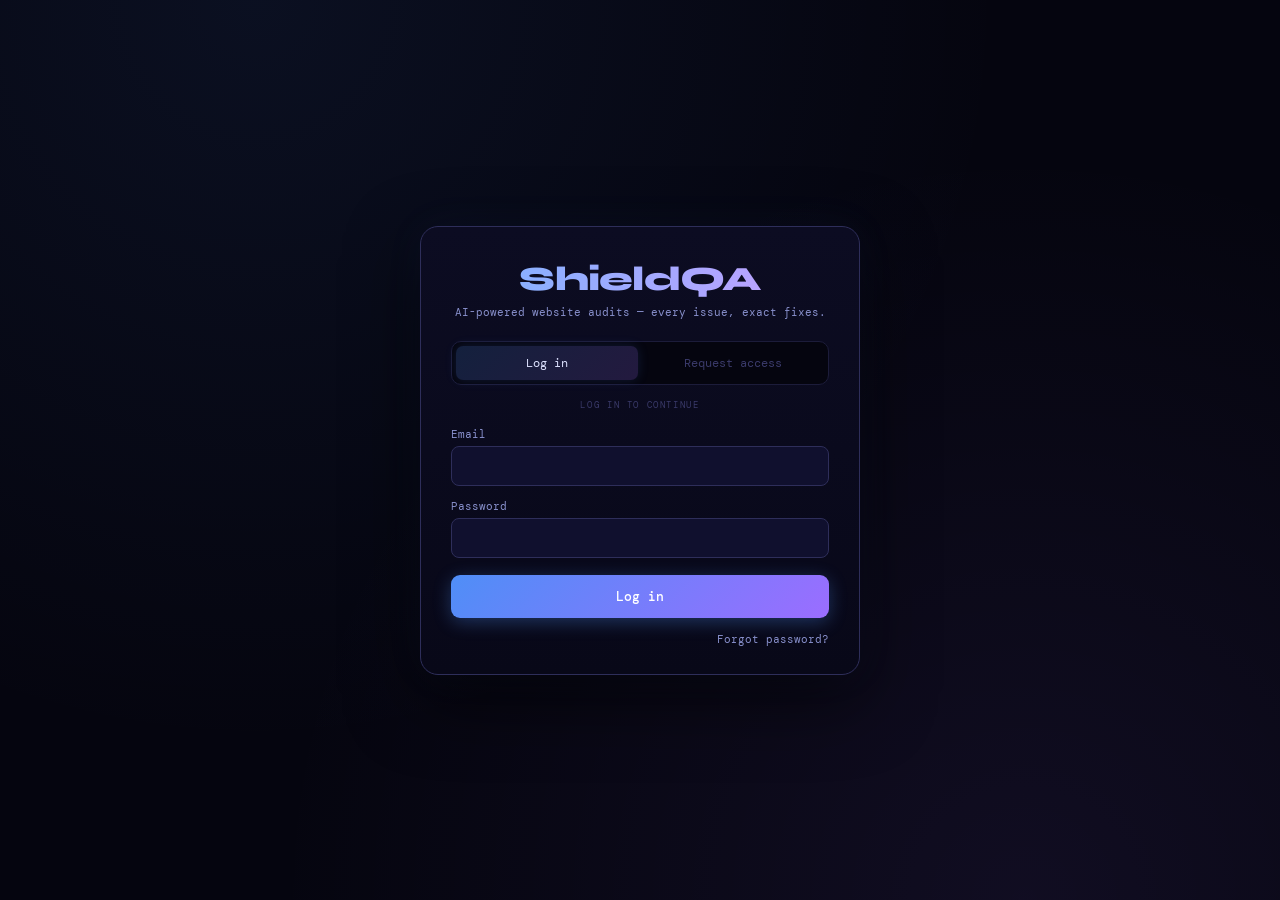
==== public/index.html @ c7fa4905 "Update index.html" ====
<!DOCTYPE html>
<html lang="en">
<head>
<meta charset="UTF-8">
<meta name="viewport" content="width=device-width, initial-scale=1.0">

<!-- Primary SEO -->
<title>ShieldQA — Find Bugs Before Your Users Do</title>
<meta name="description" content="ShieldQA runs a full AI-powered audit on your live site — security, performance, SEO, accessibility. Real issues, exact fixes, no guesswork.">
<meta name="author" content="ShieldQA">
<meta name="robots" content="index, follow">
<link rel="canonical" href="https://shieldqaai.netlify.app/">

<!-- Open Graph / Facebook -->
<meta property="og:type" content="website">
<meta property="og:url" content="https://shieldqaai.netlify.app/">
<meta property="og:title" content="ShieldQA — Find Bugs Before Your Users Do">
<meta property="og:description" content="Full QA audit on your live site in minutes. Security headers, SEO, accessibility, performance — real data, AI analysis, exact fixes. Built for startup teams.">
<meta property="og:image" content="https://shieldqaai.netlify.app/og-image.png">
<meta property="og:image:width" content="1200">
<meta property="og:image:height" content="630">
<meta property="og:site_name" content="ShieldQA">

<!-- Twitter / X -->
<meta name="twitter:card" content="summary_large_image">
<meta name="twitter:url" content="https://shieldqaai.netlify.app/">
<meta name="twitter:title" content="ShieldQA — Find Bugs Before Your Users Do">
<meta name="twitter:description" content="Catch bugs before your users do. Full AI-powered QA audit — security, SEO, accessibility, performance. Exact fixes included.">
<meta name="twitter:image" content="https://shieldqaai.netlify.app/og-image.png">

<!-- Favicon — inline SVG, no external file needed -->
<link rel="icon" type="image/svg+xml" href="[data-uri]">
<link rel="apple-touch-icon" href="[data-uri]">

<!-- Theme -->
<meta name="theme-color" content="#080818">
<meta name="color-scheme" content="dark">
<meta name="apple-mobile-web-app-capable" content="yes">
<meta name="apple-mobile-web-app-status-bar-style" content="black-translucent">
<meta name="apple-mobile-web-app-title" content="ShieldQA">
<meta name="mobile-web-app-capable" content="yes">
<meta name="format-detection" content="telephone=no">

<!-- Schema.org structured data -->
<script type="application/ld+json">
{
  "@context": "https://schema.org",
  "@type": "WebApplication",
  "name": "ShieldQA",
  "url": "https://shieldqaai.netlify.app/",
  "description": "Autonomous AI QA agent that performs real HTTP fetches and deep analysis of websites — SEO, security headers, accessibility, performance, mobile UX and more.",
  "applicationCategory": "DeveloperApplication",
  "operatingSystem": "Web",
  "offers": {
    "@type": "Offer",
    "price": "0",
    "priceCurrency": "USD"
  },
  "featureList": [
    "Real HTTP site fetching",
    "AI-powered bug analysis",
    "SEO audit",
    "Security headers check",
    "Accessibility testing",
    "Performance analysis",
    "Mobile UX testing",
    "24/7 continuous monitoring",
    "Fix prompt generation"
  ]
}
</script>

<link rel="preconnect" href="https://fonts.googleapis.com">
<link href="https://fonts.googleapis.com/css2?family=DM+Mono:wght@300;400;500&family=Syne:wght@600;700;800&display=swap" rel="stylesheet">

<style>
  *, *::before, *::after { box-sizing: border-box; margin: 0; padding: 0; }
  :root {
    --bg0:#05050f; --bg1:#080818; --bg2:#0c0c22; --bg3:#10102e;
    --border:#1c1c3a; --border-hi:#2e2e5a;
    --blue:#4f8ef7; --blue-light:#7eb3ff;
    --violet:#9b6dff; --violet-light:#c4a0ff;
    --indigo:#6e7fff;
    --text-primary:#dde2ff; --text-second:#8890cc; --text-dim:#3a3a6a;
    --mono:'DM Mono',monospace; --syne:'Syne',sans-serif;
  }
  html,body{min-height:100%;background:var(--bg1);color:var(--text-primary);font-family:var(--mono);overflow-x:hidden;-webkit-text-size-adjust:100%;text-size-adjust:100%}
  *{-webkit-tap-highlight-color:transparent}
  input,button,select,textarea{-webkit-appearance:none;appearance:none;border-radius:0}
  button{touch-action:manipulation}
  ::-webkit-scrollbar{width:4px;height:4px}::-webkit-scrollbar-track{background:var(--bg0)}::-webkit-scrollbar-thumb{background:var(--border-hi);border-radius:2px}
  @keyframes ping{0%,100%{transform:scale(1);opacity:.35}50%{transform:scale(2.4);opacity:0}}
  @keyframes scan{0%{transform:translateX(-100%)}100%{transform:translateX(100%)}}
  @keyframes fadeIn{from{opacity:0;transform:translateY(5px)}to{opacity:1;transform:none}}
  @keyframes shimmer{0%{background-position:200% center}100%{background-position:-200% center}}
  @keyframes orb1{0%,100%{transform:translate(0,0)}33%{transform:translate(50px,-40px)}66%{transform:translate(-30px,30px)}}
  @keyframes orb2{0%,100%{transform:translate(0,0)}33%{transform:translate(-40px,50px)}66%{transform:translate(40px,-30px)}}
  @keyframes slideDown{from{opacity:0;transform:translateY(-8px)}to{opacity:1;transform:none}}
  #orbs{position:fixed;inset:0;pointer-events:none;z-index:0;overflow:hidden}
  .orb{position:absolute;border-radius:50%}
  .orb1{width:700px;height:700px;background:radial-gradient(circle,#4f8ef718 0%,transparent 70%);top:-250px;left:-150px;animation:orb1 20s ease-in-out infinite}
  .orb2{width:600px;height:600px;background:radial-gradient(circle,#9b6dff14 0%,transparent 70%);bottom:-150px;right:-150px;animation:orb2 25s ease-in-out infinite}
  .orb3{width:400px;height:400px;background:radial-gradient(circle,#6e7fff0e 0%,transparent 70%);top:35%;left:45%;animation:orb1 16s ease-in-out infinite reverse}
  #header{position:sticky;top:0;z-index:100;border-bottom:1px solid var(--border);background:rgba(5,5,15,.92);backdrop-filter:blur(20px);padding:0 24px;padding-left:max(24px,env(safe-area-inset-left));padding-right:max(24px,env(safe-area-inset-right))}
  #header-inner{max-width:1200px;margin:0 auto;display:flex;align-items:center;justify-content:space-between;height:58px}
  .logo-mark{width:34px;height:34px;border-radius:9px;background:linear-gradient(135deg,#4f8ef7,#9b6dff);display:flex;align-items:center;justify-content:center;font-size:17px;box-shadow:0 0 20px #4f8ef755;flex-shrink:0}
  .logo-name{font-family:var(--syne);font-weight:800;font-size:16px;background:linear-gradient(90deg,#7eb3ff,#c4a0ff);-webkit-background-clip:text;-webkit-text-fill-color:transparent;background-clip:text;letter-spacing:-.02em}
  .logo-sub{font-size:9px;color:var(--text-dim);letter-spacing:.12em}
  #header-right{display:flex;align-items:center;gap:20px;font-size:11px}
  .grad-text{background:linear-gradient(90deg,#7eb3ff,#c4a0ff);-webkit-background-clip:text;-webkit-text-fill-color:transparent;background-clip:text;display:inline-block}
  .pdot{position:relative;display:inline-block;flex-shrink:0}
  .pdot-ring{position:absolute;inset:0;border-radius:50%;opacity:.35;animation:ping 1.6s cubic-bezier(0,0,.2,1) infinite}
  .pdot-core{position:absolute;inset:0;border-radius:50%}
  #main{max-width:1200px;margin:0 auto;padding:0 20px;padding-left:max(16px,env(safe-area-inset-left));padding-right:max(16px,env(safe-area-inset-right));position:relative;z-index:1}
  #hero{text-align:center;padding:50px 16px 48px;animation:fadeIn .6s ease}
  .hero-badge{display:inline-flex;align-items:center;gap:8px;padding:5px 16px;border-radius:20px;margin-bottom:28px;border:1px solid rgba(79,142,247,.22);background:linear-gradient(135deg,rgba(79,142,247,.07),rgba(155,109,255,.07));font-size:11px;letter-spacing:.08em;white-space:nowrap;max-width:calc(100vw - 40px);overflow:hidden;text-overflow:ellipsis}
  #hero h1{font-family:var(--syne);font-weight:800;font-size:clamp(26px,7vw,54px);line-height:1.1;letter-spacing:-.03em;margin-bottom:16px}
  #hero h1 .line1{color:var(--text-primary);display:block}
  #hero h1 .line2{background:linear-gradient(90deg,#4f8ef7,#9b6dff,#7eb3ff);background-size:200% auto;-webkit-background-clip:text;-webkit-text-fill-color:transparent;background-clip:text;-webkit-text-stroke:0px;animation:shimmer 4s linear infinite;display:block}
  #hero p{color:var(--text-second);font-size:13px;max-width:480px;margin:0 auto 36px;line-height:1.7}
  #mode-selector{display:flex;justify-content:center;gap:10px;margin-bottom:28px;flex-wrap:wrap}
  .mode-btn{display:flex;flex-direction:column;align-items:center;gap:5px;padding:10px 18px;border-radius:12px;border:1px solid var(--border);background:var(--bg2);cursor:pointer;transition:all .2s;min-width:90px;touch-action:manipulation}
  .mode-btn:hover{border-color:var(--border-hi)}
  .mode-btn.active{border-color:rgba(79,142,247,.5);background:linear-gradient(135deg,rgba(79,142,247,.12),rgba(155,109,255,.12));box-shadow:0 0 20px rgba(79,142,247,.15)}
  .mode-btn .mode-icon{font-size:20px}
  .mode-btn .mode-label{font-size:11px;color:var(--text-second);letter-spacing:.04em}
  .mode-btn.active .mode-label{color:var(--blue-light)}
  #url-wrapper{max-width:600px;margin:0 auto;position:relative}
  #url-border{position:absolute;inset:-1px;border-radius:15px;background:linear-gradient(135deg,rgba(79,142,247,.4),rgba(155,109,255,.4));pointer-events:none;z-index:0}
  #url-inner{position:relative;z-index:1;display:flex;background:var(--bg2);border-radius:14px;padding:5px}
  #url-input{flex:1;background:transparent;border:none;outline:none;color:var(--text-primary);font-size:16px;padding:12px 12px;font-family:var(--mono);min-width:0}
  #url-input::placeholder{color:var(--text-dim)}
  #run-btn{background:linear-gradient(135deg,#4f8ef7,#9b6dff);color:#fff;border:none;border-radius:10px;padding:12px 18px;font-size:13px;font-family:var(--mono);font-weight:500;cursor:pointer;letter-spacing:.04em;box-shadow:0 0 20px rgba(79,142,247,.25);transition:box-shadow .2s,transform .15s;white-space:nowrap;flex-shrink:0;touch-action:manipulation}
  #run-btn:hover{box-shadow:0 0 32px rgba(79,142,247,.45);transform:translateY(-1px)}
  #run-btn:active{transform:translateY(0)}
  .feature-pills{display:flex;justify-content:center;gap:8px;margin-top:36px;flex-wrap:wrap}
  .pill{display:flex;align-items:center;gap:6px;background:var(--bg2);border:1px solid var(--border);border-radius:20px;padding:5px 12px;font-size:11px;color:var(--text-second)}
  #dashboard{padding-top:20px;animation:fadeIn .3s ease}
  #status-bar{display:flex;align-items:center;justify-content:space-between;background:var(--bg2);border:1px solid var(--border);border-radius:12px;padding:12px 20px;margin-bottom:12px;flex-wrap:wrap;gap:12px}
  #status-left,#status-right{display:flex;align-items:center;gap:8px;flex-wrap:wrap}#done-btn,#rescan-btn{padding:5px 12px;font-size:10px}#status-url{max-width:180px;overflow:hidden;text-overflow:ellipsis;white-space:nowrap}
  .status-label{color:var(--text-dim);font-size:11px;letter-spacing:.06em}
  .run-label{color:var(--text-dim);font-size:11px}
  .mode-badge{font-size:10px;padding:2px 10px;border-radius:4px;border:1px solid rgba(79,142,247,.3);background:rgba(79,142,247,.1);color:var(--blue-light);letter-spacing:.06em}
  #rescan-btn{background:transparent;border:1px solid var(--border-hi);color:var(--text-second);border-radius:7px;padding:5px 14px;font-size:11px;font-family:var(--mono);cursor:pointer;transition:all .2s}
  #rescan-btn:hover{border-color:var(--blue);color:var(--blue-light)}
  #done-btn{background:transparent;border:1px solid rgba(155,109,255,.35);color:#c4a0ff;border-radius:7px;padding:5px 14px;font-size:11px;font-family:var(--mono);cursor:pointer;transition:all .2s}
  #done-btn:hover{background:rgba(155,109,255,.12);border-color:rgba(155,109,255,.6)}
  #fetch-status{background:var(--bg2);border:1px solid var(--border);border-radius:10px;padding:10px 16px;margin-bottom:12px;display:none;animation:fadeIn .3s ease;overflow-x:auto;-webkit-overflow-scrolling:touch}
  #fetch-status-inner{display:flex;gap:20px;flex-wrap:wrap}
  .fstat{display:flex;flex-direction:column;gap:1px}
  .fstat-label{font-size:9px;color:var(--text-dim);letter-spacing:.1em}
  .fstat-value{font-size:12px}
  #metrics{display:grid;grid-template-columns:auto 1fr 1fr 1fr 1fr 1fr;gap:10px;margin-bottom:16px;animation:fadeIn .5s ease}
  .metric-card{background:var(--bg2);border:1px solid var(--border);border-radius:12px;padding:14px 18px;position:relative;overflow:hidden}
  .metric-card .bar{position:absolute;top:0;right:0;bottom:0;width:3px;background:linear-gradient(180deg,#4f8ef7,#9b6dff);border-radius:0 12px 12px 0}
  .metric-label{font-size:10px;color:var(--text-dim);letter-spacing:.1em;margin-bottom:5px}
  .metric-value{font-size:22px;font-weight:700;font-family:var(--syne)}
  #score-card{display:flex;align-items:center;justify-content:center}
  #tabs{display:flex;gap:2px;margin-bottom:16px;background:var(--bg0);border-radius:10px;padding:4px;width:100%;border:1px solid var(--border);overflow-x:auto;-webkit-overflow-scrolling:touch;scrollbar-width:none;white-space:nowrap}
  .tab-btn{background:transparent;border:1px solid transparent;color:var(--text-dim);border-radius:7px;padding:6px 14px;font-size:11px;font-family:var(--mono);cursor:pointer;transition:all .15s;flex-shrink:0;touch-action:manipulation}
  .tab-btn.active{background:linear-gradient(135deg,rgba(79,142,247,.15),rgba(155,109,255,.15));border-color:rgba(79,142,247,.25);color:var(--blue-light)}
  .tab-panel{display:none}
  .tab-panel.active{display:block;animation:fadeIn .25s ease}
  #tasks-grid{display:grid;grid-template-columns:repeat(auto-fill,minmax(280px,1fr));gap:10px}
  .task-card{background:var(--bg2);border:1px solid var(--border);border-radius:12px;padding:14px;position:relative;overflow:hidden;transition:border-color .4s,box-shadow .4s}
  .task-card.running{border-color:rgba(79,142,247,.19);box-shadow:0 0 24px rgba(79,142,247,.09)}
  .task-scan-bar{position:absolute;top:0;left:0;right:0;height:2px;background:linear-gradient(90deg,transparent,#4f8ef7,#9b6dff,transparent);animation:scan 1.8s linear infinite}
  .task-corner{position:absolute;top:0;right:0;width:70px;height:70px;pointer-events:none}
  .task-header{display:flex;justify-content:space-between;align-items:flex-start;margin-bottom:10px}
  .task-title{display:flex;align-items:center;gap:8px}
  .task-icon{font-size:15px}
  .task-name{color:var(--text-primary);font-size:12px;font-weight:500}
  .task-meta{display:flex;align-items:center;gap:6px}
  .task-score{font-size:10px;padding:2px 7px;border-radius:4px;border-width:1px;border-style:solid}
  .task-status-txt{font-size:10px;letter-spacing:.06em}
  .subtask-pills{display:flex;gap:4px;flex-wrap:wrap}
  .subtask-pill{font-size:9px;color:var(--text-dim);background:var(--bg3);padding:2px 7px;border-radius:4px;border:1px solid var(--border);transition:all .3s}
  .subtask-pill.active{color:var(--blue);background:rgba(79,142,247,.08);border-color:rgba(79,142,247,.25)}
  .subtask-pill.done{color:#9b6dff;border-color:rgba(155,109,255,.19)}
  .task-checking{color:var(--blue);font-size:10px;opacity:.7;margin-top:6px}
  .task-summary{color:var(--text-second);font-size:10px;margin:0 0 6px;line-height:1.5}
  .task-issues{display:flex;flex-direction:column;gap:3px}
  .task-issue{border-radius:5px;padding:4px 8px;display:flex;gap:7px;align-items:flex-start;border-width:1px;border-style:solid}
  .issue-badge{font-size:9px;flex-shrink:0;margin-top:1px;letter-spacing:.04em}
  .issue-title-sm{color:#cccce8;font-size:10px;line-height:1.4}
  .no-issues{color:#5bdfb0;font-size:10px}
  #issues-list{display:flex;flex-direction:column;gap:8px}
  #issues-empty{font-size:13px;text-align:center;padding:50px}
  .issue-row{border-radius:10px;overflow:hidden;border-width:1px;border-style:solid;border-color:var(--border);transition:border-color .25s,box-shadow .25s;cursor:pointer}
  .issue-row-head{display:flex;align-items:center;gap:12px;padding:12px 16px}
  .issue-sev-badge{font-size:10px;padding:2px 9px;border-radius:4px;flex-shrink:0;letter-spacing:.06em;border-width:1px;border-style:solid}
  .issue-row-title{flex:1;font-size:13px;color:var(--text-primary);min-width:0;overflow:hidden;text-overflow:ellipsis;white-space:nowrap}
  .issue-row-cat{font-size:10px;color:var(--text-dim)}
  .issue-row-arrow{font-size:11px;color:var(--text-dim)}
  .issue-row-body{display:none;background:var(--bg0);padding:14px 16px;border-top:1px solid var(--border)}
  .issue-row-body.open{display:block;animation:slideDown .2s ease}
  .issue-section{margin-bottom:12px}
  .issue-section-label{font-size:10px;letter-spacing:.1em;margin-bottom:5px}
  .issue-section-text{font-size:12px;line-height:1.65}
  #logs-box{background:var(--bg0);border:1px solid var(--border);border-radius:12px;padding:16px;height:420px;overflow-y:auto;-webkit-overflow-scrolling:touch;display:flex;flex-direction:column;gap:2px}
  #logs-head{display:flex;align-items:center;gap:8px;margin-bottom:10px;padding-bottom:10px;border-bottom:1px solid var(--border)}
  #logs-head span{font-size:10px;color:var(--text-dim);letter-spacing:.08em}
  .log-line{display:flex;gap:10px;font-size:11px;line-height:1.65;animation:fadeIn .2s ease}
  .log-time{color:var(--text-dim);flex-shrink:0}
  .log-type{flex-shrink:0}
  .log-msg{color:var(--text-second);word-break:break-word}
  #raw-box{background:var(--bg0);border:1px solid var(--border);border-radius:12px;padding:14px;max-height:480px;overflow-y:auto;-webkit-overflow-scrolling:touch}
  .raw-section{margin-bottom:20px}
  .raw-section-title{font-size:10px;color:var(--text-dim);letter-spacing:.1em;margin-bottom:8px;padding-bottom:6px;border-bottom:1px solid var(--border)}
  .raw-row{display:flex;justify-content:space-between;align-items:flex-start;padding:5px 0;border-bottom:1px solid #1a1a2a;font-size:11px;gap:10px;flex-wrap:wrap}
  .raw-row:last-child{border-bottom:none}
  .raw-key{color:var(--text-second);flex-shrink:0;min-width:140px;max-width:55%}
  .raw-val{color:var(--text-primary);text-align:right;word-break:break-all}
  .raw-val.good{color:#5bdfb0}.raw-val.bad{color:#ff5b7f}.raw-val.warn{color:#f5d442}
  .finding-item{padding:8px 12px;border-radius:6px;border:1px solid var(--border);background:var(--bg2);margin-bottom:6px;font-size:11px;line-height:1.6}
  .finding-pass{border-color:#5bdfb030;background:rgba(5,26,20,.25)}
  .finding-fail{border-color:#ff5b7f30;background:rgba(30,6,21,.25)}
  #report-content{display:flex;flex-direction:column;gap:14px;animation:fadeIn .4s ease}
  #report-placeholder{color:var(--text-dim);font-size:13px;text-align:center;padding:50px}
  .report-card{background:var(--bg2);border-radius:14px;padding:20px 24px;border:1px solid var(--border);position:relative;overflow:hidden}
  .report-card-bar{position:absolute;top:0;left:0;right:0;height:2px;background:linear-gradient(90deg,#4f8ef7,#9b6dff)}
  .report-label{font-size:10px;color:var(--text-dim);letter-spacing:.1em;margin-bottom:10px}
  .report-headline{font-size:16px;font-family:var(--syne);font-weight:600;line-height:1.5;margin-bottom:12px;background:linear-gradient(90deg,#7eb3ff,#c4a0ff);-webkit-background-clip:text;-webkit-text-fill-color:transparent;background-clip:text}
  .report-rec{font-size:12px;color:var(--text-second);line-height:1.7}
  .priority-card{background:#140510;border:1px solid rgba(255,91,127,.19);border-radius:14px;padding:16px 20px;display:flex;gap:14px;align-items:flex-start}
  .priority-icon{font-size:20px;flex-shrink:0}
  .priority-label{font-size:10px;color:#ff5b7f;letter-spacing:.1em;margin-bottom:6px}
  .priority-text{font-size:13px;color:#e8b0c0;line-height:1.65}
  .positives-card{background:linear-gradient(135deg,rgba(79,142,247,.03),rgba(155,109,255,.03));border:1px solid rgba(79,142,247,.15);border-radius:14px;padding:16px 20px}
  .positives-label{font-size:10px;color:var(--blue);letter-spacing:.1em;margin-bottom:10px}
  .positive-item{display:flex;gap:10px;margin-bottom:8px;font-size:12px;color:var(--text-second);line-height:1.55}
  .positive-check{background:linear-gradient(90deg,#7eb3ff,#c4a0ff);-webkit-background-clip:text;-webkit-text-fill-color:transparent;background-clip:text;flex-shrink:0}
  .breakdown-card{background:var(--bg2);border:1px solid var(--border);border-radius:14px;padding:16px 20px}
  .score-breakdown{display:flex;flex-direction:column;gap:9px}
  .sb-head{display:flex;justify-content:space-between;align-items:flex-start;gap:12px;margin-bottom:4px}
  .sb-sub{font-size:10px;color:var(--text-dim);margin-top:3px;line-height:1.4}
  .sb-grade{font-family:var(--syne);font-weight:800;font-size:26px;line-height:1;padding:8px 14px;border-radius:10px;border:1px solid;flex-shrink:0}
  .sb-row{display:flex;align-items:center;gap:10px}
  .sb-name{font-size:11px;color:var(--text-primary);width:104px;flex-shrink:0}
  .sb-weight{font-size:9px;color:var(--text-dim);width:48px;flex-shrink:0;font-family:var(--mono)}
  .sb-bar{flex:1;height:7px;background:var(--bg0);border-radius:4px;overflow:hidden;border:1px solid var(--border)}
  .sb-fill{height:100%;border-radius:4px;transition:width .5s ease}
  .sb-score{font-size:12px;font-weight:600;width:30px;text-align:right;flex-shrink:0;font-family:var(--mono)}
  .breakdown-label{font-size:10px;color:var(--text-dim);letter-spacing:.1em;margin-bottom:14px}
  .breakdown-grid{display:flex;gap:12px;flex-wrap:wrap}
  .breakdown-item{border-radius:10px;padding:12px 18px;min-width:80px;text-align:center;border-width:1px;border-style:solid}
  .breakdown-num{font-size:20px;font-weight:700;font-family:var(--syne)}
  .breakdown-name{font-size:10px;opacity:.65;letter-spacing:.06em;margin-top:2px}
  .timer-card{border-radius:12px;padding:14px 20px;display:flex;align-items:center;justify-content:space-between;border:1px solid var(--border-hi);background:linear-gradient(135deg,rgba(79,142,247,.06),rgba(155,109,255,.06))}
  .timer-left{display:flex;align-items:center;gap:10px}
  .timer-label{font-size:12px;color:var(--text-second)}
  .timer-value{font-size:22px;font-family:var(--syne);font-weight:700;background:linear-gradient(90deg,#7eb3ff,#c4a0ff);-webkit-background-clip:text;-webkit-text-fill-color:transparent;background-clip:text;display:inline-block}

  /* FIX PROMPTS */
  #fix-content{display:flex;flex-direction:column;gap:16px;animation:fadeIn .4s ease}
  .fix-header{background:linear-gradient(135deg,rgba(79,142,247,.08),rgba(155,109,255,.08));border:1px solid rgba(155,109,255,.25);border-radius:14px;padding:20px 24px;position:relative;overflow:hidden}
  .fix-header-bar{position:absolute;top:0;left:0;right:0;height:2px;background:linear-gradient(90deg,#4f8ef7,#9b6dff,#c4a0ff)}
  .fix-header-title{font-family:var(--syne);font-weight:700;font-size:15px;background:linear-gradient(90deg,#7eb3ff,#c4a0ff);-webkit-background-clip:text;-webkit-text-fill-color:transparent;background-clip:text;margin-bottom:6px}
  .fix-header-sub{font-size:11px;color:var(--text-second);line-height:1.6}
  .fix-cards{display:grid;grid-template-columns:1fr 1fr;gap:16px}
  @media(max-width:700px){.fix-cards{grid-template-columns:1fr}}
  .fix-card{border-radius:14px;border:1px solid var(--border);overflow:hidden}
  .fix-card-claude{border-color:rgba(155,109,255,.3)}
  .fix-card-gpt{border-color:rgba(16,163,127,.3)}
  .fix-card-head{padding:14px 16px;display:flex;align-items:center;justify-content:space-between;gap:10px;flex-wrap:wrap}
  .fix-card-claude .fix-card-head{background:linear-gradient(135deg,rgba(155,109,255,.1),rgba(79,142,247,.1))}
  .fix-card-gpt .fix-card-head{background:linear-gradient(135deg,rgba(16,163,127,.1),rgba(16,163,127,.05))}
  .fix-card-label{display:flex;align-items:center;gap:10px}
  .fix-card-logo{width:28px;height:28px;border-radius:7px;display:flex;align-items:center;justify-content:center;font-size:14px;flex-shrink:0}
  .fix-card-claude .fix-card-logo{background:rgba(155,109,255,.2);color:#c4a0ff}
  .fix-card-gpt .fix-card-logo{background:rgba(16,163,127,.2);color:#10a37f}
  .fix-card-name{font-family:var(--syne);font-weight:700;font-size:13px}
  .fix-card-claude .fix-card-name{color:#c4a0ff}
  .fix-card-gpt .fix-card-name{color:#10a37f}
  .fix-card-desc{font-size:10px;color:var(--text-dim);margin-top:2px}
  .fix-copy-btn{font-size:11px;font-family:var(--mono);padding:6px 14px;border-radius:7px;border:none;cursor:pointer;transition:all .2s;white-space:nowrap;flex-shrink:0}
  .fix-card-claude .fix-copy-btn{background:rgba(155,109,255,.2);color:#c4a0ff;border:1px solid rgba(155,109,255,.3)}
  .fix-card-claude .fix-copy-btn:hover{background:rgba(155,109,255,.35)}
  .fix-card-gpt .fix-copy-btn{background:rgba(16,163,127,.2);color:#10a37f;border:1px solid rgba(16,163,127,.3)}
  .fix-card-gpt .fix-copy-btn:hover{background:rgba(16,163,127,.35)}
  .fix-copy-btn.copied{opacity:.6}
  .fix-prompt-box{padding:14px 16px;background:var(--bg0);max-height:240px;overflow-y:auto;-webkit-overflow-scrolling:touch;font-size:11px;color:var(--text-second);line-height:1.7;white-space:pre-wrap;word-break:break-word;border-top:1px solid var(--border)}
  .fix-open-btn{display:flex;align-items:center;justify-content:center;gap:8px;padding:12px;background:var(--bg2);font-size:11px;font-family:var(--mono);cursor:pointer;transition:all .2s;border-top:1px solid var(--border);border:none;width:100%;color:var(--text-second)}
  .fix-card-claude .fix-open-btn:hover{background:rgba(155,109,255,.08);color:#c4a0ff}
  .fix-card-gpt .fix-open-btn:hover{background:rgba(16,163,127,.08);color:#10a37f}
  .fix-generating{display:flex;align-items:center;justify-content:center;gap:12px;padding:40px;color:var(--text-second);font-size:12px}
  .fix-issue-summary{background:var(--bg2);border:1px solid var(--border);border-radius:10px;padding:14px 18px}
  .fix-issue-summary-title{font-size:10px;color:var(--text-dim);letter-spacing:.1em;margin-bottom:10px}
  .fix-issue-row{display:flex;align-items:center;gap:8px;padding:4px 0;font-size:11px;border-bottom:1px solid #1a1a2a}
  .fix-issue-row:last-child{border-bottom:none}

  @media(max-width:600px){
    #hero{padding:32px 16px 36px}
    #hero h1{font-size:clamp(24px,8.5vw,38px);line-height:1.12;margin-bottom:12px}
    #hero h1 .line1{display:block;margin-bottom:2px}
    #hero h1 .line2{display:block}
    #hero p{font-size:12px;margin-bottom:24px;line-height:1.6;max-width:100%}
    .hero-badge{font-size:10px;padding:4px 12px;margin-bottom:20px}
    #mode-selector{gap:8px}
    .mode-btn{min-width:80px;padding:9px 12px}
    .mode-btn .mode-icon{font-size:18px}
    .mode-btn .mode-label{font-size:10px}
    #url-inner{flex-direction:column;gap:6px;padding:8px}
    #url-input{width:100%;padding:12px 14px;border-radius:8px;border:1px solid var(--border-hi);background:var(--bg3)}
    #run-btn{width:100%;justify-content:center;padding:13px;border-radius:8px;font-size:14px}
    #url-border{display:none}
    .feature-pills{gap:5px}
    .pill{font-size:10px;padding:4px 9px}
    .pill:nth-child(n+6){display:none}
    #status-bar{padding:10px 14px}
    #status-url{max-width:140px}
    .run-label{display:none}
    #metrics{grid-template-columns:1fr 1fr;gap:8px}
    #score-card{grid-column:1/-1;padding:14px;justify-content:center}
    .metric-value{font-size:18px}
    .metric-label{font-size:9px}
    #tasks-grid{grid-template-columns:1fr}
    .task-card{padding:12px}
    .fix-cards{grid-template-columns:1fr}
    .fix-card-head{flex-direction:column;align-items:flex-start;gap:10px}
    .fix-copy-btn{width:100%;justify-content:center;text-align:center}
    .fix-open-btn{font-size:12px;padding:14px}
    .fix-header{padding:16px}
    .breakdown-grid{gap:8px}
    .breakdown-item{min-width:70px;padding:10px 14px}
    .report-card{padding:16px}
    .issue-row-head{gap:8px;padding:10px 12px}
    .issue-sev-badge{font-size:9px;padding:2px 7px}
    .issue-row-title{font-size:12px}
    #tabs{border-radius:8px}
    .tab-btn{padding:6px 10px;font-size:10px}
    .priority-card{padding:14px}
    .timer-card{padding:12px 16px}
    .timer-value{font-size:18px}
    .raw-section-title{font-size:9px}
    .raw-key{min-width:120px;font-size:10px}
    .raw-val{font-size:10px}
    #header-inner{height:52px}
    .logo-name{font-size:14px}
    #header-right{gap:12px;font-size:10px}
  }
  @media(max-width:380px){
    #hero h1{font-size:clamp(22px,9vw,32px)}
    .mode-btn{min-width:72px;padding:8px 10px}
    .tab-btn{padding:5px 8px;font-size:9px}
    #metrics{grid-template-columns:1fr 1fr}
    #status-mode-badge{display:none}
    .issue-row-title{white-space:normal;font-size:11px}
    .fix-card-logo{width:24px;height:24px;font-size:12px}
    .mode-btn{min-width:72px;padding:8px 10px}
    .tab-btn{padding:5px 8px;font-size:9px}
    .breakdown-item{min-width:60px;padding:8px 10px}
  }
  #error-toast{position:fixed;bottom:24px;left:50%;transform:translateX(-50%);background:#1e0615;border:1px solid #ff5b7f40;color:#ff9bb8;padding:12px 24px;border-radius:10px;font-size:12px;z-index:999;display:none;animation:fadeIn .3s ease;max-width:500px;text-align:center}
  /* ── Account / auth UI ── */
  .acct-menu{position:relative}
  .acct-btn{display:inline-flex;align-items:center;gap:7px;padding:6px 13px;border-radius:8px;border:1px solid var(--border-hi);background:linear-gradient(135deg,rgba(79,142,247,.1),rgba(155,109,255,.1));color:var(--text-primary);font-family:var(--mono);font-size:11px;cursor:pointer;transition:.18s;white-space:nowrap;max-width:180px;overflow:hidden;text-overflow:ellipsis}
  .acct-btn:hover{border-color:var(--blue);box-shadow:0 0 14px rgba(79,142,247,.25)}
  .acct-dot{flex-shrink:0}
  .acct-label{overflow:hidden;text-overflow:ellipsis;white-space:nowrap;min-width:0}
  .acct-pop{position:absolute;top:calc(100% + 8px);right:0;min-width:184px;background:var(--bg2);border:1px solid var(--border-hi);border-radius:10px;padding:6px;z-index:200;box-shadow:0 12px 40px rgba(0,0,0,.55);animation:slideDown .18s ease}
  .acct-pop .acct-pop-head{padding:6px 10px;font-size:9px;color:var(--text-dim);letter-spacing:.1em}
  .acct-pop button{display:block;width:100%;text-align:left;padding:8px 10px;background:none;border:none;color:var(--text-second);font-family:var(--mono);font-size:11px;cursor:pointer;border-radius:6px}
  .acct-pop button:hover{background:var(--bg3);color:var(--text-primary)}
  /* ── Recent scans (hero) ── */
  #recent-scans{max-width:560px;margin:30px auto 0;text-align:left}
  .rs-title{font-size:10px;letter-spacing:.12em;color:var(--text-dim);margin-bottom:10px;text-transform:uppercase}
  .rs-item{display:flex;align-items:center;gap:10px;padding:9px 12px;border:1px solid var(--border);border-radius:8px;background:var(--bg2);margin-bottom:6px;cursor:pointer;transition:.16s}
  .rs-item:hover{border-color:var(--border-hi);background:var(--bg3)}
  .rs-url{flex:1;font-size:11px;color:var(--text-primary);overflow:hidden;text-overflow:ellipsis;white-space:nowrap}
  .rs-score{font-size:11px;font-weight:500;padding:2px 8px;border-radius:5px;flex-shrink:0}
  .rs-delta{font-size:9px;font-weight:500;flex-shrink:0;font-family:var(--mono)}
  .rs-date{font-size:9px;color:var(--text-dim);flex-shrink:0}
  /* ── Ensemble model badge ── */
  .model-badge{font-size:8px;letter-spacing:.06em;padding:1px 6px;border-radius:4px;border:1px solid;flex-shrink:0}
  #stack-info{display:flex;flex-wrap:wrap;align-items:center;gap:7px;margin:14px 0 2px;font-family:var(--mono)}
  .stack-lead{font-size:9px;letter-spacing:.11em;color:var(--text-dim);text-transform:uppercase}
  .stack-chip{font-size:10px;padding:3px 9px;border-radius:6px;border:1px solid var(--border-hi);background:linear-gradient(135deg,rgba(79,142,247,.1),rgba(155,109,255,.1));color:var(--text-second)}
  .stack-chip.primary{color:#7eb3ff;border-color:#7eb3ff45}
  /* ── Custom auth modal (themed — replaces the white Netlify widget) ── */
  #auth-overlay{position:fixed;inset:0;z-index:1000;display:flex;align-items:center;justify-content:center;background:rgba(3,3,10,.78);backdrop-filter:blur(8px);-webkit-backdrop-filter:blur(8px);padding:20px;animation:fadeIn .2s ease}
  #auth-modal{position:relative;width:100%;max-width:380px;background:linear-gradient(180deg,var(--bg2),var(--bg1));border:1px solid var(--border-hi);border-radius:16px;padding:28px 24px 24px;box-shadow:0 24px 70px rgba(0,0,0,.6),0 0 40px rgba(79,142,247,.08);animation:slideDown .25s ease}
  #auth-close{position:absolute;top:14px;right:14px;width:28px;height:28px;border-radius:7px;background:var(--bg3);border:1px solid var(--border);color:var(--text-second);font-size:12px;cursor:pointer;transition:.15s;line-height:1}
  #auth-close:hover{color:var(--text-primary);border-color:var(--border-hi)}
  .auth-brand{display:flex;align-items:center;gap:8px;margin-bottom:16px}
  .auth-brand-name{font-family:var(--syne);font-weight:800;font-size:13px;background:linear-gradient(90deg,#7eb3ff,#c4a0ff);-webkit-background-clip:text;-webkit-text-fill-color:transparent;background-clip:text}
  .auth-tabs{display:flex;gap:5px;margin-bottom:16px;background:var(--bg0);border:1px solid var(--border);border-radius:9px;padding:4px}
  .auth-tab{flex:1;padding:8px;border:none;background:none;border-radius:6px;cursor:pointer;font-family:var(--mono);font-size:12px;color:var(--text-dim);transition:.15s}
  .auth-tab.active{background:linear-gradient(135deg,rgba(79,142,247,.18),rgba(155,109,255,.18));color:var(--text-primary);box-shadow:0 0 12px rgba(79,142,247,.12)}
  .auth-title{font-family:var(--syne);font-weight:700;font-size:17px;color:var(--text-primary);margin-bottom:6px;letter-spacing:-.01em}
  .auth-sub{font-size:11px;color:var(--text-second);margin-bottom:14px;line-height:1.5}
  .auth-input{width:100%;padding:11px 13px;margin-bottom:10px;background:var(--bg3);border:1px solid var(--border-hi);border-radius:8px;color:var(--text-primary);font-family:var(--mono);font-size:12px;transition:.15s}
  .auth-input:focus{outline:none;border-color:var(--blue);box-shadow:0 0 0 3px rgba(79,142,247,.12)}
  .auth-input::placeholder{color:var(--text-dim)}
  .auth-submit{width:100%;padding:12px;margin-top:4px;border:none;border-radius:8px;cursor:pointer;font-family:var(--mono);font-size:13px;font-weight:500;color:#fff;background:linear-gradient(135deg,var(--blue),var(--violet));box-shadow:0 4px 16px rgba(79,142,247,.3);transition:.15s}
  .auth-submit:hover{filter:brightness(1.1)}
  .auth-submit:disabled{opacity:.55;cursor:default;filter:none}
  .auth-link{display:block;width:100%;margin-top:12px;background:none;border:none;cursor:pointer;font-family:var(--mono);font-size:11px;color:var(--text-second);transition:.15s}
  .auth-link:hover{color:var(--blue-light)}
  .auth-fineprint{margin-top:12px;font-size:9px;color:var(--text-dim);text-align:center;line-height:1.5}
  .auth-msg{padding:9px 12px;border-radius:7px;font-size:11px;margin-bottom:12px;line-height:1.45}
  .auth-err{background:rgba(255,91,127,.1);border:1px solid rgba(255,91,127,.3);color:#ff9bb8}
  .auth-ok{background:rgba(91,223,176,.1);border:1px solid rgba(91,223,176,.3);color:#90e0c0}
  /* ── Full-page auth gate (shown until signed in) ── */
  #gate-page{position:fixed;inset:0;z-index:500;display:flex;align-items:center;justify-content:center;padding:24px;background:radial-gradient(circle at 20% 0%,rgba(79,142,247,.08),transparent 55%),radial-gradient(circle at 80% 100%,rgba(155,109,255,.08),transparent 55%),var(--bg0);overflow-y:auto}
  .gate-card{width:100%;max-width:440px;background:linear-gradient(180deg,var(--bg2),var(--bg1));border:1px solid var(--border-hi);border-radius:18px;padding:32px 30px 28px;box-shadow:0 24px 70px rgba(0,0,0,.6),0 0 40px rgba(79,142,247,.06)}
  .gate-brand{text-align:center;margin-bottom:22px}
  .gate-name{font-family:var(--syne);font-weight:800;font-size:34px;letter-spacing:-.02em;margin:0;background:linear-gradient(90deg,#7eb3ff,#c4a0ff);-webkit-background-clip:text;-webkit-text-fill-color:transparent;background-clip:text}
  .gate-sub{font-size:11px;color:var(--text-second);margin:6px 0 0;font-family:var(--mono)}
  .gate-tabs{display:flex;gap:5px;margin-bottom:14px;background:var(--bg0);border:1px solid var(--border);border-radius:10px;padding:4px}
  .gate-tab{flex:1;padding:9px;border:none;background:none;border-radius:7px;cursor:pointer;font-family:var(--mono);font-size:12px;color:var(--text-dim);transition:.15s}
  .gate-tab.active{background:linear-gradient(135deg,rgba(79,142,247,.2),rgba(155,109,255,.2));color:var(--text-primary);box-shadow:0 0 12px rgba(79,142,247,.15)}
  .gate-hint{font-size:9px;letter-spacing:.18em;color:var(--text-dim);text-transform:uppercase;text-align:center;margin:14px 0 16px}
  .gate-field{margin-bottom:13px}
  .gate-label{display:block;font-size:11px;color:var(--text-second);margin-bottom:5px;font-family:var(--mono)}
  .gate-label .gate-opt{color:var(--text-dim);font-weight:400;margin-left:4px}
  .gate-input{width:100%;padding:11px 13px;background:var(--bg3);border:1px solid var(--border-hi);border-radius:8px;color:var(--text-primary);font-family:var(--mono);font-size:12px;transition:.15s}
  .gate-input:focus{outline:none;border-color:var(--blue);box-shadow:0 0 0 3px rgba(79,142,247,.12)}
  .gate-input::placeholder{color:var(--text-dim)}
  textarea.gate-input{min-height:88px;resize:vertical;font-family:var(--mono);line-height:1.5}
  .gate-submit{width:100%;padding:13px;margin-top:4px;border:none;border-radius:9px;cursor:pointer;font-family:var(--mono);font-size:13px;font-weight:500;color:#fff;background:linear-gradient(135deg,var(--blue),var(--violet));box-shadow:0 4px 18px rgba(79,142,247,.32);transition:.15s}
  .gate-submit:hover{filter:brightness(1.1)}
  .gate-submit:disabled{opacity:.55;cursor:default;filter:none}
  .gate-link{display:block;width:100%;margin-top:14px;background:none;border:none;cursor:pointer;font-family:var(--mono);font-size:11px;color:var(--text-second);text-align:right;transition:.15s}
  .gate-link:hover{color:var(--blue-light)}
  .gate-desc{font-size:11px;color:var(--text-second);line-height:1.55;margin:0 0 14px;text-align:center}
  .hidden{display:none !important}
</style>
</head>
<body>
<div id="orbs"><div class="orb orb1"></div><div class="orb orb2"></div><div class="orb orb3"></div></div>
<div id="header">
  <div id="header-inner">
    <div style="display:flex;align-items:center;gap:12px;">
      <div class="logo-mark" style="padding:0;overflow:hidden;">
        <svg xmlns="http://www.w3.org/2000/svg" viewBox="0 0 512 512" width="34" height="34" style="display:block;">
          <defs>
            <linearGradient id="lbg" x1="0" y1="0" x2="1" y2="1"><stop offset="0%" stop-color="#0c0c22"/><stop offset="100%" stop-color="#10102e"/></linearGradient>
            <linearGradient id="lsh" x1="0" y1="0" x2="0.5" y2="1"><stop offset="0%" stop-color="#4f8ef7"/><stop offset="100%" stop-color="#9b6dff"/></linearGradient>
          </defs>
          <rect width="512" height="512" rx="112" fill="url(#lbg)"/>
          <path d="M256 88 L376 140 L376 248 Q376 336 256 392 Q136 336 136 248 L136 140 Z" fill="url(#lsh)" opacity="0.95"/>
          <circle cx="256" cy="238" r="62" fill="none" stroke="white" stroke-width="14" opacity="0.95"/>
          <line x1="298" y1="278" x2="334" y2="314" stroke="white" stroke-width="14" stroke-linecap="round" opacity="0.95"/>
          <line x1="136" y1="230" x2="376" y2="230" stroke="#7eb3ff" stroke-width="2" opacity="0.3"/>
        </svg>
      </div>
      <div><div class="logo-name">ShieldQA</div><div class="logo-sub">AUTONOMOUS QA AGENT</div></div>
    </div>
    <div id="header-right">
      <div id="header-status" class="hidden" style="display:flex;align-items:center;gap:7px;">
        <span class="pdot" id="header-dot" style="width:7px;height:7px;"><span class="pdot-ring" style="background:#4f8ef7;"></span><span class="pdot-core" style="background:#4f8ef7;"></span></span>
        <span id="header-status-text" style="color:var(--text-dim);">scanning</span>
      </div>
      <div id="account" class="acct-menu"></div>
    </div>
  </div>
</div>
<div id="main">
  <div id="hero">
    <div class="hero-badge">
      <span class="pdot" style="width:6px;height:6px;"><span class="pdot-ring" style="background:#9b6dff;"></span><span class="pdot-core" style="background:#9b6dff;"></span></span>
      <span class="grad-text">AUTOMATED QA · CLAUDE + CHATGPT · ALWAYS ON</span>
    </div>
    <h1><span class="line1">Your site is breaking.</span><span class="line2">You just don't see it yet.</span></h1>
    <p>We find the bugs before your users do. ShieldQA runs a full AI-powered audit on your live site — security, performance, SEO, accessibility, and more. Real issues. Real fixes. No guesswork.</p>
    <div id="mode-selector">
      <div class="mode-btn active" data-mode="both"><span class="mode-icon">⚡</span><span class="mode-label">FULL SCAN</span></div>
      <div class="mode-btn" data-mode="frontend"><span class="mode-icon">🖥️</span><span class="mode-label">FRONTEND</span></div>
      <div class="mode-btn" data-mode="backend"><span class="mode-icon">⚙️</span><span class="mode-label">BACKEND</span></div>
    </div>
    <div id="url-wrapper">
      <div id="url-border"></div>
      <div id="url-inner">
        <input id="url-input" type="text" placeholder="https://yourapp.com" autocomplete="off" spellcheck="false">
        <button id="run-btn">Run Agent →</button>
      </div>
    </div>
    <div class="feature-pills">
      <div class="pill"><span>🌐</span><span>Real HTTP fetch</span></div>
      <div class="pill"><span>🔍</span><span>SEO</span></div>
      <div class="pill"><span>♿</span><span>Accessibility</span></div>
      <div class="pill"><span>🛡️</span><span>Security</span></div>
      <div class="pill"><span>📱</span><span>Mobile</span></div>
      <div class="pill"><span>⚡</span><span>Performance</span></div>
      <div class="pill"><span>📊</span><span>Static analysis</span></div>
    </div>
    <div id="recent-scans" class="hidden"></div>
  </div>

  <div id="dashboard" class="hidden">
    <div id="status-bar">
      <div id="status-left">
        <span class="pdot" id="status-dot" style="width:8px;height:8px;"><span class="pdot-ring" style="background:#4f8ef7;"></span><span class="pdot-core" style="background:#4f8ef7;"></span></span>
        <span class="status-label">TARGET</span>
        <span id="status-url" class="grad-text" style="font-size:12px;"></span>
        <span id="status-mode-badge" class="mode-badge"></span>
      </div>
      <div id="status-right">
        <span id="run-label" class="run-label">run #1</span>
        <button id="rescan-btn" class="hidden">↺ Rescan now</button>
        <button id="done-btn">✕ Done</button>
      </div>
    </div>
    <div id="fetch-status"><div id="fetch-status-inner"></div></div>
    <div id="stack-info" class="hidden"></div>
    <div id="metrics" class="hidden">
      <div class="metric-card" id="score-card">
        <svg id="score-ring" width="78" height="78" style="transform:rotate(-90deg);">
          <circle cx="39" cy="39" r="30" fill="none" stroke="#1c1c3a" stroke-width="7"/>
          <circle id="score-arc" cx="39" cy="39" r="30" fill="none" stroke="#5bdfb0" stroke-width="7" stroke-linecap="round" stroke-dasharray="0 188.5" style="transition:stroke-dasharray 1.2s cubic-bezier(.4,0,.2,1);"/>
          <text id="score-text" x="39" y="39" text-anchor="middle" dominant-baseline="central" fill="#5bdfb0" font-size="16" font-family="'DM Mono',monospace" font-weight="600" style="transform:rotate(90deg);transform-origin:39px 39px;">—</text>
        </svg>
      </div>
      <div class="metric-card"><div class="bar"></div><div class="metric-label">HEALTH</div><div class="metric-value" id="mv-status">—</div></div>
      <div class="metric-card"><div class="bar"></div><div class="metric-label">ISSUES</div><div class="metric-value" id="mv-issues">0</div></div>
      <div class="metric-card"><div class="bar"></div><div class="metric-label">CRITICAL</div><div class="metric-value" id="mv-critical">0</div></div>
      <div class="metric-card"><div class="bar"></div><div class="metric-label">HIGH</div><div class="metric-value" id="mv-high">0</div></div>
      <div class="metric-card"><div class="bar"></div><div class="metric-label">TASKS</div><div class="metric-value" id="mv-tasks">0</div></div>
    </div>
    <div id="tabs">
      <button class="tab-btn active" data-tab="tasks">Tasks</button>
      <button class="tab-btn" data-tab="raw">Raw Data</button>
      <button class="tab-btn" data-tab="issues" id="tab-issues-btn">Issues</button>
      <button class="tab-btn" data-tab="logs">Live logs</button>
      <button class="tab-btn" data-tab="report">AI Report</button>
      <button class="tab-btn" id="tab-fix-btn" data-tab="fix" style="color:#c4a0ff;border-color:rgba(155,109,255,.25);">✦ Fix Prompts</button>
    </div>
    <div class="tab-panel active" id="panel-tasks"><div id="tasks-grid"></div></div>
    <div class="tab-panel" id="panel-raw"><div id="raw-box"></div></div>
    <div class="tab-panel" id="panel-issues">
      <div id="issues-empty" style="color:var(--text-dim);">Scan in progress...</div>
      <div id="issues-list"></div>
    </div>
    <div class="tab-panel" id="panel-logs">
      <div id="logs-box">
        <div id="logs-head">
          <span class="pdot" id="log-dot" style="width:6px;height:6px;"><span class="pdot-ring" style="background:#4f8ef7;"></span><span class="pdot-core" style="background:#4f8ef7;"></span></span>
          <span>AGENT LOG STREAM</span>
        </div>
        <div id="logs-inner"></div>
      </div>
    </div>
    <div class="tab-panel" id="panel-report">
      <div id="report-placeholder">Scan in progress — report will appear when complete...</div>
      <div id="report-content" class="hidden"></div>
    </div>
    <div class="tab-panel" id="panel-fix">
      <div id="fix-placeholder" style="color:var(--text-dim);font-size:13px;text-align:center;padding:60px;">Complete a scan to generate fix prompts.</div>
      <div id="fix-content" class="hidden"></div>
    </div>
  </div>
</div>
<div style="height:max(60px,calc(40px + env(safe-area-inset-bottom)));"></div>
<div id="auth-overlay" class="hidden">
  <div id="auth-modal" role="dialog" aria-modal="true" aria-label="Account">
    <button id="auth-close" aria-label="Close">✕</button>
    <div class="auth-brand"><span style="font-size:14px;">◆</span><span class="auth-brand-name">SHIELDQA</span></div>
    <div id="auth-body"></div>
  </div>
</div>
<div id="error-toast"></div>

<!-- Full-page auth gate — shown until the user is signed in. -->
<section id="gate-page">
  <div class="gate-card">
    <div class="gate-brand">
      <h1 class="gate-name">ShieldQA</h1>
      <p class="gate-sub">AI-powered website audits — every issue, exact fixes.</p>
    </div>
    <div class="gate-tabs">
      <button class="gate-tab active" data-gate-tab="login">Log in</button>
      <button class="gate-tab" data-gate-tab="request">Request access</button>
    </div>
    <div id="gate-content"></div>
  </div>
</section>

<!-- Netlify Forms detector — picked up at build time so the JS POST works. -->
<form name="access-request" data-netlify="true" hidden>
  <input type="text" name="name" />
  <input type="email" name="email" />
  <textarea name="reason"></textarea>
</form>

<script>
const ALL_TASKS = {
  frontend:[
    {id:"seo",   label:"SEO",           icon:"🔍",subtasks:["title tag","meta description","Open Graph","canonical","h1 structure","image alt text","schema markup"]},
    {id:"a11y",  label:"Accessibility", icon:"♿",subtasks:["alt attributes","ARIA roles","heading hierarchy","color contrast","focus management","form labels"]},
    {id:"mobile",label:"Mobile UX",     icon:"📱",subtasks:["viewport meta","touch targets","responsive images","font sizes","horizontal scroll"]},
    {id:"perf",  label:"Performance",   icon:"📊",subtasks:["render-blocking","image optimization","inline scripts","HTML size","lazy loading"]},
    {id:"ui",    label:"UI & Content",  icon:"🖼️", subtasks:["broken links","missing images","deprecated tags","content quality","CTA clarity"]},
    {id:"auth",  label:"Auth flows",    icon:"🔐",subtasks:["login page","signup page","password reset","protected routes"]},
  ],
  backend:[
    {id:"sec",   label:"Security headers",icon:"🛡️", subtasks:["HTTPS","HSTS","CSP","X-Frame-Options","X-Content-Type","Referrer-Policy"]},
    {id:"api",   label:"API & routing",  icon:"⚡",subtasks:["HTTP status","redirect chains","404 handling","response time","CORS"]},
    {id:"crawl", label:"Crawlability",   icon:"🕷️",subtasks:["robots.txt","sitemap.xml","canonical","noindex","structured data"]},
    {id:"forms", label:"Input security", icon:"📋",subtasks:["form action","autocomplete","input types","required fields","CSRF"]},
  ],
  both:[
    {id:"seo",   label:"SEO",           icon:"🔍",subtasks:["title tag","meta description","Open Graph","canonical","h1 structure","image alt text","schema markup"]},
    {id:"sec",   label:"Security headers",icon:"🛡️", subtasks:["HTTPS","HSTS","CSP","X-Frame-Options","X-Content-Type","Referrer-Policy"]},
    {id:"a11y",  label:"Accessibility", icon:"♿",subtasks:["alt attributes","ARIA roles","heading hierarchy","form labels","focus management"]},
    {id:"mobile",label:"Mobile UX",     icon:"📱",subtasks:["viewport meta","touch targets","responsive images","font sizes"]},
    {id:"perf",  label:"Performance",   icon:"📊",subtasks:["render-blocking","image optimization","inline scripts","HTML size"]},
    {id:"api",   label:"API & routing", icon:"⚡",subtasks:["HTTP status","redirect chains","response time","CORS"]},
    {id:"auth",  label:"Auth flows",    icon:"🔐",subtasks:["login page","signup page","password reset","protected routes"]},
    {id:"crawl", label:"Crawlability",  icon:"🕷️",subtasks:["robots.txt","sitemap.xml","canonical","structured data"]},
    {id:"ui",    label:"UI & Content",  icon:"🖼️", subtasks:["broken links","missing images","deprecated tags"]},
    {id:"forms", label:"Input security",icon:"📋",subtasks:["form action","autocomplete","input types","CSRF"]},
  ]
};

const SEV={critical:{color:"#ff5b7f",bg:"#1e0615",label:"CRITICAL"},high:{color:"#ff8c5b",bg:"#1e0e06",label:"HIGH"},medium:{color:"#f5d442",bg:"#1c1804",label:"MEDIUM"},low:{color:"#5bdfb0",bg:"#051a14",label:"LOW"},info:{color:"#7eb3ff",bg:"#060e22",label:"INFO"}};

let phase="idle",runCount=0,allIssues=[],report=null,detectedStack=null;
let running=false,currentUrl="",currentMode="both";
let siteData=null,activeTasks=[],staticFindings=[];

document.querySelectorAll(".mode-btn").forEach(btn=>{
  btn.addEventListener("click",()=>{document.querySelectorAll(".mode-btn").forEach(b=>b.classList.remove("active"));btn.classList.add("active");currentMode=btn.dataset.mode;});
});

async function fetchSite(url){
  const res=await fetch("/api/claude",{method:"POST",headers:{"Content-Type":"application/json"},body:JSON.stringify({action:"fetch",url})});
  if(!res.ok)throw new Error(`HTTP ${res.status}`);
  return res.json();
}

async function callAI(provider,system,user,maxTokens=2000){
  const res=await fetch("/api/claude",{method:"POST",headers:{"Content-Type":"application/json"},
    body:JSON.stringify({action:provider,system,user,max_tokens:maxTokens})});
  const d=await res.json().catch(()=>({}));
  if(!res.ok)throw new Error(d.error||`HTTP ${res.status}`);
  return d.text||"";
}
const callClaude=(s,u,m)=>callAI("claude",s,u,m);
const callGPT=(s,u,m)=>callAI("openai",s,u,m);

// ── Ensemble: normalize an issue's source tag (Claude → ChatGPT review) ──
function tagSource(issue){
  const s=String(issue.source||"").toLowerCase();
  if(s==="both"||s==="confirmed")return"both";
  if(s==="chatgpt"||s==="gpt"||s==="openai")return"gpt";
  if(s==="claude")return"claude";
  return"claude";
}

function parseJSON(raw){return JSON.parse(raw.replace(/```json\n?|\n?```/g,"").trim());}

function analyzeStatically(data){
  const html=data.html||"",headers=data.headers||{},findings=[];
  let doc;
  try{doc=new DOMParser().parseFromString(html,"text/html");}catch{doc=document.implementation.createHTMLDocument();}

  const title=doc.querySelector("title")?.textContent?.trim()||"";
  findings.push({check:"Title tag",pass:title.length>0&&title.length<=60,value:title||"MISSING",detail:!title?"Missing title tag":title.length>60?`Too long (${title.length} chars, max 60)`:`Good (${title.length} chars)`});

  const metaDesc=doc.querySelector('meta[name="description"]')?.getAttribute("content")||"";
  findings.push({check:"Meta description",pass:metaDesc.length>=50&&metaDesc.length<=160,value:metaDesc?`${metaDesc.length} chars`:"MISSING",detail:!metaDesc?"Missing meta description":metaDesc.length<50?"Too short (<50 chars)":metaDesc.length>160?"Too long (>160 chars)":"Good"});

  const vp=doc.querySelector('meta[name="viewport"]')?.getAttribute("content")||"";
  findings.push({check:"Viewport meta tag",pass:vp.includes("width=device-width"),value:vp||"MISSING",detail:!vp?"Missing — critical for mobile":!vp.includes("width=device-width")?"Incorrect viewport value":"Present and correct"});

  const h1s=doc.querySelectorAll("h1");
  findings.push({check:"H1 tag",pass:h1s.length===1,value:`${h1s.length} found`,detail:h1s.length===0?"No H1 tag found":h1s.length>1?`Multiple H1 tags (${h1s.length}) — hurts SEO`:"Single H1 — correct"});

  const imgs=doc.querySelectorAll("img");
  const noAlt=[...imgs].filter(i=>i.getAttribute("alt")===null).length;
  findings.push({check:"Image alt text",pass:noAlt===0,value:`${noAlt}/${imgs.length} missing`,detail:noAlt>0?`${noAlt} images missing alt — accessibility + SEO issue`:imgs.length===0?"No images found":"All images have alt attributes"});

  const ogT=doc.querySelector('meta[property="og:title"]'),ogD=doc.querySelector('meta[property="og:description"]'),ogI=doc.querySelector('meta[property="og:image"]');
  findings.push({check:"Open Graph tags",pass:!!(ogT&&ogD&&ogI),value:[ogT?"og:title":"",ogD?"og:desc":"",ogI?"og:image":""].filter(Boolean).join(", ")||"NONE",detail:!(ogT&&ogD&&ogI)?`Missing: ${[!ogT?"og:title":"",!ogD?"og:description":"",!ogI?"og:image":""].filter(Boolean).join(", ")})`:"All core OG tags present"});

  const can=doc.querySelector('link[rel="canonical"]')?.getAttribute("href")||"";
  findings.push({check:"Canonical tag",pass:!!can,value:can||"MISSING",detail:!can?"No canonical — duplicate content risk":"Present"});

  findings.push({check:"HTTPS",pass:!!(data.url?.startsWith("https://")),value:data.url?.startsWith("https://")?"Enabled":"HTTP only",detail:!data.url?.startsWith("https://")?"Site not served over HTTPS":"HTTPS enforced"});

  const rt=data.responseTime||0;
  findings.push({check:"Response time",pass:rt<2000,value:rt?`${rt}ms`:"unknown",detail:rt>3000?"Very slow (>3s) — major UX impact":rt>2000?"Slow (>2s) — needs improvement":rt>1000?"Acceptable but could be faster":"Good response time"});

  findings.push({check:"HTTP status code",pass:data.status>=200&&data.status<400,value:String(data.status||0),detail:data.status>=500?"Server error":data.status>=400?"Client error":data.status===0?"Could not connect":`OK (${data.status})`});

  const secHdrs={"strict-transport-security":"HSTS","content-security-policy":"CSP","x-frame-options":"X-Frame-Options","x-content-type-options":"X-Content-Type-Options","referrer-policy":"Referrer-Policy","permissions-policy":"Permissions-Policy"};
  Object.entries(secHdrs).forEach(([h,name])=>{
    const present=!!headers[h];
    findings.push({check:`${name} header`,pass:present,value:present?headers[h].slice(0,60):"MISSING",detail:!present?`Missing ${name} security header`:"Present"});
  });

  const inlineScripts=doc.querySelectorAll("script:not([src])").length;
  findings.push({check:"Inline scripts",pass:inlineScripts<3,value:`${inlineScripts}`,detail:inlineScripts>=5?`${inlineScripts} inline scripts — major XSS surface, blocks CSP`:inlineScripts>=3?`${inlineScripts} inline scripts — moderate XSS risk`:inlineScripts===0?"No inline scripts — excellent for CSP":`${inlineScripts} inline script(s)`});

  const forms=doc.querySelectorAll("form");
  const noAction=[...forms].filter(f=>!f.getAttribute("action")).length;
  findings.push({check:"Form action attributes",pass:noAction===0,value:`${forms.length} forms, ${noAction} missing`,detail:noAction>0?`${noAction} form(s) missing action attribute`:forms.length===0?"No forms found":"All forms have action attributes"});

  const htmlKB=Math.round((data.htmlLength||0)/1024);
  findings.push({check:"HTML document size",pass:htmlKB<100,value:`${htmlKB}KB`,detail:htmlKB>300?"Very large HTML (>300KB) — critical performance issue":htmlKB>100?"Large HTML (>100KB) — impacts parse time":"Good HTML size"});

  findings.push({check:"robots.txt",pass:data.robotsTxt===true,value:data.robotsTxt?"Found":"Not found",detail:!data.robotsTxt?"No robots.txt — crawlers have no directives":"Present"});
  findings.push({check:"sitemap.xml",pass:data.sitemapXml===true,value:data.sitemapXml?"Found":"Not found",detail:!data.sitemapXml?"No sitemap.xml — hurts search engine indexing":"Present"});

  const schemaBlocks=doc.querySelectorAll('script[type="application/ld+json"]').length;
  findings.push({check:"Schema markup (JSON-LD)",pass:schemaBlocks>0,value:schemaBlocks>0?`${schemaBlocks} block(s)`:"None",detail:schemaBlocks===0?"No structured data found — missed rich snippet opportunity":`${schemaBlocks} JSON-LD block(s) found`});

  const lang=doc.querySelector("html")?.getAttribute("lang")||"";
  findings.push({check:"HTML lang attribute",pass:!!lang,value:lang||"MISSING",detail:!lang?"Missing lang on <html> — screen readers can't determine language":`Set to "${lang}"`});

  const favicon=doc.querySelector('link[rel*="icon"]');
  findings.push({check:"Favicon",pass:!!favicon,value:favicon?"Present":"Missing",detail:!favicon?"No favicon defined":"Favicon present"});

  findings.push({check:"URL redirected",pass:!data.redirected,value:data.redirected?`→ ${data.finalUrl}`:"No redirect",detail:data.redirected?`Redirects to ${data.finalUrl} — check for unnecessary hops`:"No redirect"});

  const extCSS=[...doc.querySelectorAll('link[rel="stylesheet"][href]')].length;
  findings.push({check:"External stylesheets",pass:extCSS<=3,value:`${extCSS}`,detail:extCSS>5?`${extCSS} stylesheets — multiple render-blocking resources`:extCSS>3?`${extCSS} stylesheets — consider consolidating`:`${extCSS} stylesheet(s)`});

  return findings;
}

// ── Tech-stack fingerprinting — identifies framework/CMS/hosting from real data ──
function detectStack(data){
  const html=data&&data.html||"",headers=data&&data.headers||{},h=html.toLowerCase();
  const has=s=>h.indexOf(s)>-1;
  const fw=new Set(),lib=new Set();let cms=null,hosting=null;

  // Meta-frameworks
  if(has("__next_data__")||has("/_next/")||has('id="__next"'))fw.add("Next.js");
  if(has("__nuxt__")||has("/_nuxt/"))fw.add("Nuxt");
  if(has("__sveltekit")||has("/_app/immutable/"))fw.add("SvelteKit");
  if(has("/_astro/")||has("astro-island")||has("<astro-"))fw.add("Astro");
  if(has("___gatsby")||has('id="___gatsby"'))fw.add("Gatsby");
  if(has("__remixcontext")||has("/build/_shared/"))fw.add("Remix");
  // Base UI frameworks
  if(has("data-reactroot")||has("_reactlisten")||has("react-dom")||has("__reactcontainer"))fw.add("React");
  if(fw.has("Next.js")||fw.has("Gatsby")||fw.has("Remix"))fw.add("React");
  if(has("data-server-rendered")||has("__vue__")||/data-v-[0-9a-f]{8}/.test(h))fw.add("Vue");
  if(fw.has("Nuxt"))fw.add("Vue");
  if(has("ng-version")||has("_nghost")||has("<app-root"))fw.add("Angular");
  if(/svelte-[0-9a-z]{6}/.test(h)||fw.has("SvelteKit"))fw.add("Svelte");
  // CMS / site builders
  if(has("/wp-content/")||has("/wp-includes/")||has("wp-json"))cms="WordPress";
  else if(has("cdn.shopify.com")||has("shopify."))cms="Shopify";
  else if(has("static.wixstatic.com")||has("wix-")) cms="Wix";
  else if(has("data-wf-")||has(".webflow."))cms="Webflow";
  else if(has("squarespace"))cms="Squarespace";
  const genMatch=html.match(/<meta[^>]+name=["']generator["'][^>]+content=["']([^"']+)["']/i);
  // Libraries
  if(has("jquery"))lib.add("jQuery");
  if(has("cdn.tailwindcss.com")||/class="[^"]*\b(sm:|md:|lg:|min-h-screen|space-y-\d|ring-\d)/.test(html))lib.add("Tailwind CSS");
  if(has("bootstrap.min")||has("bootstrap.css"))lib.add("Bootstrap");
  if(has("alpinejs")||/\sx-data=/.test(h))lib.add("Alpine.js");
  if(has("fonts.googleapis.com"))lib.add("Google Fonts");
  // Hosting (from headers)
  const server=(headers["server"]||"").toLowerCase();
  if(headers["x-vercel-id"]||headers["x-vercel-cache"]||server.indexOf("vercel")>-1)hosting="Vercel";
  else if(headers["x-nf-request-id"]||server.indexOf("netlify")>-1)hosting="Netlify";
  else if(headers["x-github-request-id"])hosting="GitHub Pages";
  else if(headers["cf-ray"]||server.indexOf("cloudflare")>-1)hosting="Cloudflare";
  else if(server)hosting=headers["server"];

  // Rendering mode — measured from real body content
  let rendering="unknown",bodyLen=0;
  try{
    const doc=new DOMParser().parseFromString(html,"text/html");
    bodyLen=((doc.body&&doc.body.textContent)||"").replace(/\s+/g," ").trim().length;
    const scripts=doc.querySelectorAll("script").length;
    const metaFw=fw.has("Next.js")||fw.has("Nuxt")||fw.has("Gatsby")||fw.has("Astro")||fw.has("SvelteKit");
    if(metaFw||cms)rendering="server-rendered";        // these emit rendered HTML
    else if(bodyLen<400&&scripts>0)rendering="client-rendered";  // empty shell + JS = SPA
    else if(bodyLen>=400)rendering=fw.size>0?"server-rendered":"static";
    else rendering=fw.size>0?"client-rendered":"static";
  }catch{}

  return{frameworks:[...fw],libraries:[...lib],cms,hosting,
    generator:genMatch?genMatch[1]:null,rendering,
    jsRendered:rendering==="client-rendered",bodyTextLength:bodyLen};
}

function stackSummary(s){
  if(!s)return"Plain HTML/CSS/JS";
  const parts=[];
  if(s.frameworks.length)parts.push(s.frameworks.join(" + "));
  if(s.cms)parts.push(s.cms);
  if(s.libraries.length)parts.push(s.libraries.join(", "));
  parts.push(s.rendering);
  if(s.hosting)parts.push("hosted on "+s.hosting);
  return parts.filter(Boolean).join(" · ")||"Plain HTML/CSS/JS";
}

function renderingNote(s){
  if(s&&s.jsRendered)
    return "IMPORTANT — RENDERING: This is a CLIENT-RENDERED JavaScript app. The HTML below is only the initial shell. Forms, navigation, interactive UI and most content are generated by JavaScript AFTER load and are NOT present in this HTML. You MUST NOT report missing forms, missing UI, missing content, missing routes, or 'no API detected' as issues — you cannot see the rendered DOM.";
  return "RENDERING: This site is server-rendered or static — the HTML below reflects what users and crawlers actually receive.";
}

function renderStackInfo(){
  const el=document.getElementById("stack-info");
  if(!el)return;
  if(!detectedStack){el.classList.add("hidden");el.innerHTML="";return;}
  el.classList.remove("hidden");
  const chips=[];
  detectedStack.frameworks.forEach(f=>chips.push(`<span class="stack-chip primary">${f}</span>`));
  if(detectedStack.cms)chips.push(`<span class="stack-chip primary">${detectedStack.cms}</span>`);
  detectedStack.libraries.forEach(l=>chips.push(`<span class="stack-chip">${l}</span>`));
  chips.push(`<span class="stack-chip">${detectedStack.rendering}</span>`);
  if(detectedStack.hosting)chips.push(`<span class="stack-chip">${detectedStack.hosting}</span>`);
  if(detectedStack.frameworks.length===0&&!detectedStack.cms)chips.unshift(`<span class="stack-chip">Plain HTML/CSS/JS</span>`);
  el.innerHTML=`<span class="stack-lead">Detected stack</span>${chips.join("")}`;
}

// ════════════════════════════════════════════════════════════════════
// SCORING ENGINE — deterministic, weighted, confidence-calibrated.
// The AI finds and explains issues; this code computes every number.
// Same issue list → same score, every time.
// ════════════════════════════════════════════════════════════════════
const CATEGORY_WEIGHTS={Security:26,Performance:22,SEO:20,Accessibility:18,"Best Practices":14};
const SEVERITY_PENALTY={critical:32,high:17,medium:8,low:3};
const SCORE_DECAY=0.82; // each successive issue in a category costs progressively less

// Confidence drawn from the ensemble: issues both engines independently
// flagged (or verified static checks) carry full weight; single-engine less.
function confidenceWeight(source){
  if(source==="both"||source==="static")return 1.0;
  if(source==="claude"||source==="gpt")return 0.72;
  return 0.85;
}
function confidenceLabel(source){
  if(source==="both")return"verified by both engines";
  if(source==="static")return"verified (static check)";
  if(source==="claude"||source==="gpt")return"single-engine";
  return"flagged";
}

// Map an audit category label to one of the 5 weighted scoring categories.
function scoreCategoryOf(label){
  const s=String(label||"").toLowerCase();
  if(/secur|auth|input|ssl|csp|xss|csrf|header|form/.test(s))return"Security";
  if(/perf|speed|load|cache|size|bundle|render/.test(s))return"Performance";
  if(/seo|crawl|meta|sitemap|robots|schema|index/.test(s))return"SEO";
  if(/access|a11y|aria|mobile|contrast|alt|wcag/.test(s))return"Accessibility";
  return"Best Practices";
}

// Flat issue list → 0-100. Severity-weighted, confidence-weighted,
// with diminishing returns so 10 minor issues never equal one critical.
function deductionScore(issues){
  if(!issues||issues.length===0)return 100;
  const sorted=[...issues].sort((a,b)=>(SEVERITY_PENALTY[b.severity]||0)-(SEVERITY_PENALTY[a.severity]||0));
  let total=0;
  sorted.forEach((iss,i)=>{
    const base=SEVERITY_PENALTY[iss.severity]||SEVERITY_PENALTY.low;
    total+=base*confidenceWeight(iss.source)*Math.pow(SCORE_DECAY,i);
  });
  return Math.max(0,Math.round(100-total));
}

function gradeFor(s){
  if(s>=97)return"A+";if(s>=93)return"A";if(s>=90)return"A-";
  if(s>=87)return"B+";if(s>=83)return"B";if(s>=80)return"B-";
  if(s>=77)return"C+";if(s>=73)return"C";if(s>=70)return"C-";
  if(s>=60)return"D";return"F";
}
function gradeColor(s){return s>=83?"#5bdfb0":s>=70?"#f5d442":s>=60?"#ff8c5b":"#ff5b7f";}

// Full weighted roll-up across the 5 categories.
function computeScore(issues){
  const buckets={};
  Object.keys(CATEGORY_WEIGHTS).forEach(c=>buckets[c]=[]);
  (issues||[]).forEach(iss=>{
    const c=scoreCategoryOf(iss.category);
    (buckets[c]||buckets["Best Practices"]).push(iss);
  });
  let weightedSum=0,weightTotal=0;
  const categories=Object.keys(CATEGORY_WEIGHTS).map(c=>{
    const list=buckets[c],score=deductionScore(list),weight=CATEGORY_WEIGHTS[c];
    weightedSum+=score*weight;weightTotal+=weight;
    return{name:c,weight,score,issueCount:list.length,
      critical:list.filter(i=>i.severity==="critical").length,
      high:list.filter(i=>i.severity==="high").length};
  });
  const overall=Math.round(weightedSum/weightTotal);
  return{overall,grade:gradeFor(overall),
    health:overall>=85?"healthy":overall>=60?"degraded":"critical",
    categories};
}

function renderRawData(data,findings){
  const box=document.getElementById("raw-box");
  if(!data){box.innerHTML=`<div style="color:var(--text-dim);text-align:center;padding:40px;">No data yet</div>`;return;}
  const h=data.headers||{};
  let html=`<div class="raw-section"><div class="raw-section-title">HTTP RESPONSE</div>`;
  [[`Status code`,data.status,data.status>=200&&data.status<400?"good":"bad"],[`Response time`,`${data.responseTime}ms`,data.responseTime<2000?"good":data.responseTime<3000?"warn":"bad"],[`Final URL`,data.finalUrl,data.finalUrl===data.url?"good":"warn"],[`Redirected`,data.redirected?"Yes":"No",data.redirected?"warn":"good"],[`HTML size`,`${Math.round((data.htmlLength||0)/1024)}KB`,data.htmlLength<100000?"good":"warn"],[`HTTPS`,data.url?.startsWith("https")?"Yes":"No",data.url?.startsWith("https")?"good":"bad"],[`robots.txt`,data.robotsTxt?"Found":"Missing",data.robotsTxt?"good":"warn"],[`sitemap.xml`,data.sitemapXml?"Found":"Missing",data.sitemapXml?"good":"warn"]].forEach(([k,v,c])=>{html+=`<div class="raw-row"><span class="raw-key">${k}</span><span class="raw-val ${c||""}">${v}</span></div>`;});
  html+=`</div><div class="raw-section"><div class="raw-section-title">SECURITY HEADERS</div>`;
  ["strict-transport-security","content-security-policy","x-frame-options","x-content-type-options","referrer-policy","permissions-policy","cross-origin-embedder-policy","cross-origin-opener-policy"].forEach(header=>{
    const v=h[header];html+=`<div class="raw-row"><span class="raw-key">${header}</span><span class="raw-val ${v?"good":"bad"}">${v?v.slice(0,80):"MISSING"}</span></div>`;
  });
  html+=`</div><div class="raw-section"><div class="raw-section-title">ALL RESPONSE HEADERS</div>`;
  Object.entries(h).sort().forEach(([k,v])=>{html+=`<div class="raw-row"><span class="raw-key">${k}</span><span class="raw-val">${String(v).slice(0,100)}</span></div>`;});
  html+=`</div>`;
  if(findings?.length){
    const passed=findings.filter(f=>f.pass).length;
    html+=`<div class="raw-section"><div class="raw-section-title">STATIC ANALYSIS — ${passed}/${findings.length} PASSED</div>`;
    findings.forEach(f=>{html+=`<div class="finding-item ${f.pass?"finding-pass":"finding-fail"}"><div style="font-size:9px;color:${f.pass?"#5bdfb0":"#ff5b7f"};letter-spacing:.1em;margin-bottom:3px;">${f.pass?"✓":"✗"} ${f.check} — ${f.value}</div><div style="color:var(--text-second);font-size:11px;">${f.detail}</div></div>`;});
    html+=`</div>`;
  }
  box.innerHTML=html;
}

async function runAgentTask(url,task,data,findings){
  const html=data?.html||"",headers=data?.headers||{};
  const taskFindings=findings.filter(f=>{
    const id=task.id;
    if(id==="seo")    return["Title tag","Meta description","H1 tag","Canonical tag","Open Graph tags","Schema markup (JSON-LD)","robots.txt","sitemap.xml"].includes(f.check);
    if(id==="sec")    return f.check.includes("header")||f.check==="HTTPS"||f.check==="Inline scripts";
    if(id==="a11y")   return["Image alt text","HTML lang attribute","Form action attributes"].includes(f.check);
    if(id==="mobile") return["Viewport meta tag","HTML document size","External stylesheets"].includes(f.check);
    if(id==="perf")   return["Response time","HTML document size","Inline scripts","External stylesheets"].includes(f.check);
    if(id==="api")    return["HTTP status code","URL redirected","Response time"].includes(f.check);
    if(id==="crawl")  return["robots.txt","sitemap.xml","Canonical tag","Schema markup (JSON-LD)"].includes(f.check);
    if(id==="ui")     return["Image alt text","Favicon","Title tag"].includes(f.check);
    if(id==="auth")   return f.check.includes("Form");
    if(id==="forms")  return f.check.includes("Form")||f.check==="Inline scripts";
    return true;
  });

  let htmlSnippet="";
  try{
    const doc=new DOMParser().parseFromString(html,"text/html");
    if(["seo","a11y","mobile"].includes(task.id)){const hm=html.match(/<head[\s\S]*?<\/head>/i);htmlSnippet=hm?hm[0].slice(0,3000):html.slice(0,2000);}
    else if(["forms","auth"].includes(task.id)){const fm=(html.match(/<form[\s\S]*?<\/form>/gi)||[]);htmlSnippet=fm.slice(0,3).join("\n").slice(0,3000);}
    else if(task.id==="ui"){htmlSnippet=html.slice(0,2500);}
  }catch{}

  const stackLine=stackSummary(detectedStack);
  const sys=`You are a senior QA engineer performing a real technical audit from ACTUAL fetched data: raw server HTML, real HTTP response headers, and verified static checks.

NON-NEGOTIABLE RULES:
1. Report ONLY issues you can directly verify from the data provided. Every issue must cite concrete evidence — a specific header value, a specific tag, or a specific static check marked FAIL.
2. NEVER speculate. Banned in findings: "likely", "probably", "may", "might", "appears", "seems", "unverified", "no evidence", "cannot confirm", "suggests", "could be". If the data does not let you verify it, DO NOT report it at all.
3. Static checks marked PASS are verified correct — never report them as problems. Static checks marked FAIL are verified real issues — include them.
4. A genuinely correct category scores 100 with an empty issues array. Do NOT invent issues to appear thorough. A generic best-practice note is not an issue unless it causes real, demonstrable harm to THIS specific site.
5. The "issues" array is for real problems only (severity critical/high/medium/low). Never put passing or informational notes in it.
6. Tailor every fix to the detected tech stack — give framework-specific code and configuration, never generic advice.`;
  const usr=`DEEP QA ANALYSIS: "${task.label}"
URL: ${url}
HTTP: ${data?.status} in ${data?.responseTime}ms | HTTPS: ${data?.url?.startsWith("https")?"yes":"no"}
DETECTED STACK: ${stackLine}
${renderingNote(detectedStack)}

VERIFIED STATIC FINDINGS FOR THIS CATEGORY (ground truth — trust these completely):
${taskFindings.map(f=>`${f.pass?"PASS":"FAIL"} — ${f.check}: ${f.detail} [${f.value}]`).join("\n")||"No specific static findings for this category"}

RESPONSE HEADERS (verified):
${Object.entries(headers).slice(0,15).map(([k,v])=>`${k}: ${v}`).join("\n")}

${htmlSnippet?`RAW HTML SNIPPET (initial server response only):\n${htmlSnippet}`:""}

Subtasks to consider: ${task.subtasks.join(", ")}

SCORING: Start at 100. Deduct ONLY for verified issues — critical -25, high -15, medium -8, low -3. Every static FAIL is a real deduction. Zero verified issues = score 100, status "pass". If all static checks PASS and nothing else is verifiably wrong, the score is 100.

Return ONLY this JSON (no other text):
{"status":"pass"|"fail"|"warning","score":<integer 0-100>,"issues":[{"severity":"critical"|"high"|"medium"|"low","title":"<specific title>","description":"<exact problem with concrete evidence from the data>","reproduction":"<exact steps>","fix":"<exact code or config tailored to ${stackLine}>"}],"summary":"<one sentence grounded in the real data>"}`;

  try{
    // ── Stage 1: Claude performs the primary analysis ──
    let primary=null,consolidated=null,engines;
    try{ primary=parseJSON(await callClaude(sys,usr,1500)); }
    catch(e){ addLog(`Claude analysis failed (${task.label}): ${e.message}`,"warn"); }

    if(primary){
      // ── Stage 2: ChatGPT peer-reviews and consolidates Claude's analysis ──
      const reviewSys=`You are a second senior QA engineer peer-reviewing a colleague's audit. Apply these rules strictly:
- DELETE any finding that is speculative or not verifiable from the provided data (anything hedged with "likely", "may", "appears", "no evidence", "unverified", "could", etc.).
- DELETE any finding about missing forms, missing UI, missing content, or missing routes if the site is client-rendered — that content is not in the HTML and its absence is not a defect.
- DELETE any finding that contradicts a static check marked PASS.
- KEEP and confirm only evidence-backed issues. Add a genuinely missed issue ONLY if you can cite concrete evidence for it.
- If after review there are zero verified issues, return an empty issues array and score 100.`;
      const reviewUsr=`${usr}

──────────────────────────────
FIRST ENGINEER'S ANALYSIS (peer-review this):
${JSON.stringify(primary)}
──────────────────────────────

Review the analysis above against the REAL DATA, then return the consolidated final analysis as ONLY this JSON:
{"status":"pass"|"fail"|"warning","score":<integer 0-100>,"issues":[{"severity":"critical"|"high"|"medium"|"low"|"info","title":"<title>","description":"<problem with real evidence>","reproduction":"<steps>","fix":"<code or config>","source":"both"|"chatgpt"}],"summary":"<one sentence>"}
For each issue, set "source" to "both" if you agree with the first engineer's finding, or "chatgpt" if you are adding a finding they missed. Drop false positives entirely.`;
      try{
        consolidated=parseJSON(await callGPT(reviewSys,reviewUsr,1700));
        engines=["Claude","ChatGPT"];
      }catch(e){
        addLog(`ChatGPT review unavailable (${task.label}): ${e.message} — using Claude only`,"warn");
      }
    }else{
      // Claude unavailable → ChatGPT runs the primary analysis instead
      try{
        consolidated=parseJSON(await callGPT(sys,usr,1500));
        engines=["ChatGPT"];
      }catch(e){
        addLog(`ChatGPT analysis failed (${task.label}): ${e.message}`,"warn");
      }
    }

    const result=consolidated||primary;
    if(result){
      result.engines=engines||["Claude"];
      const tagger=(consolidated&&primary)?tagSource:(primary?(()=>"claude"):(()=>"gpt"));
      // issues array = real problems only; informational notes never count
      result.issues=(result.issues||[]).filter(i=>i.severity&&i.severity!=="info").map(i=>({...i,source:tagger(i)}));
      // Score is COMPUTED from the issue list — the AI never picks the number.
      result.score=deductionScore(result.issues);
      result.status=result.score>=85?"pass":result.score>=60?"warning":"fail";
      return result;
    }
    throw new Error("both AI engines failed");
  }catch(e){
    addLog("AI analysis fell back to static for "+task.label+": "+e.message,"error");
    const issues=taskFindings.filter(f=>!f.pass).map(f=>({severity:f.check.includes("HTTPS")||f.check.includes("CSP")||f.check.includes("HSTS")?"high":"medium",title:f.check+" — "+f.value,description:f.detail,reproduction:"Check page source or response headers",fix:"Fix: "+f.check,source:"static"}));
    const score=deductionScore(issues);
    return{status:score>=85?"pass":score>=60?"warning":"fail",score,engines:["static"],issues,summary:`${taskFindings.filter(f=>f.pass).length}/${taskFindings.length} checks passed`};
  }
}

async function generateFullReport(url,taskResults,mode,data,findings){
  const issues=taskResults.flatMap(t=>(t.result?.issues||[]).map(i=>({...i,category:t.task.label})));
  const passed=findings.filter(f=>f.pass).length,total=findings.length;
  const avgScore=taskResults.length?Math.round(taskResults.reduce((s,t)=>s+(t.result?.score||0),0)/taskResults.length):0;
  const critCount=issues.filter(i=>i.severity==="critical").length;
  const highCount=issues.filter(i=>i.severity==="high").length;
  const usr=`Final QA report for: ${url}
Mode: ${mode} | HTTP: ${data?.status} in ${data?.responseTime}ms | HTTPS: ${data?.url?.startsWith("https")?"yes":"no"}
Detected stack: ${stackSummary(detectedStack)}
Verified static analysis: ${passed}/${total} checks passed
Average category score: ${avgScore}/100
Verified issues — critical: ${critCount} | high: ${highCount} | total: ${issues.length}

Task results:
${taskResults.map(t=>`${t.task.label}: score=${t.result?.score} status=${t.result?.status} — ${t.result?.summary}`).join("\n")}

Verified issues (${issues.length}):
${issues.map(i=>`[${i.severity.toUpperCase()}] ${i.category}: ${i.title}`).join("\n")||"none"}

Return ONLY JSON:
{"overall_score":<integer reflecting ONLY verified issues>,"health":"healthy"|"degraded"|"critical","headline":"<specific punchy summary grounded in a real finding>","top_priority":"<most impactful real fix>","next_run_recommendation":"<specific advice>","positive_findings":["<an actual verified passing thing>","<another>"]}

Scoring: zero verified issues = overall_score 100, health healthy. Otherwise <50 critical, 50-84 degraded, 85+ healthy. The score reflects ONLY verified issues — never inflate, never deflate.`;
  const sysR="Senior QA engineer producing a final report strictly from verified audit data. JSON only. Never speculate. The score reflects only verified issues — zero verified issues means a score of 100.";
  // Verified clean — every category passed with no real issues: a genuine 100
  if(issues.length===0){
    return{overall_score:100,health:"healthy",
      headline:"No verified issues — every audited category passed.",
      top_priority:"Nothing critical to fix. Maintain the current configuration.",
      next_run_recommendation:"Re-audit after your next deploy to catch any regressions.",
      positive_findings:taskResults.filter(t=>t.result?.status==="pass").map(t=>t.task.label+" passed").slice(0,6),
      engines:["Claude","ChatGPT"]};
  }
  // ── Deterministic weighted score — computed here, never picked by the AI ──
  const sc=computeScore(issues);

  // Verified clean — every category passed with no real issues: a genuine 100
  if(issues.length===0){
    return{overall_score:100,grade:"A+",health:"healthy",breakdown:sc.categories,
      headline:"No verified issues — every audited category passed.",
      top_priority:"Nothing critical to fix. Maintain the current configuration.",
      next_run_recommendation:"Re-audit after your next deploy to catch any regressions.",
      positive_findings:taskResults.filter(t=>t.result?.status==="pass").map(t=>t.task.label+" passed").slice(0,6),
      engines:["Claude","ChatGPT"]};
  }
  const [cR,gR]=await Promise.allSettled([
    callClaude(sysR,usr,1000),
    callGPT(sysR,usr,1000),
  ]);
  let cr=null,gr=null;
  if(cR.status==="fulfilled"){try{cr=parseJSON(cR.value);}catch{}}
  if(gR.status==="fulfilled"){try{gr=parseJSON(gR.value);}catch{}}
  // The AI provides the narrative; the SCORE is the computed weighted value.
  const prose=cr||gr||{};
  return{
    overall_score:sc.overall,grade:sc.grade,health:sc.health,breakdown:sc.categories,
    headline:prose.headline||`${issues.length} issue(s) found across ${sc.categories.filter(c=>c.issueCount>0).length} categories.`,
    top_priority:prose.top_priority||(issues[0]?`Fix: ${issues[0].title}`:"Address the highest-severity issues first."),
    next_run_recommendation:prose.next_run_recommendation||"Re-audit after addressing the high-severity items.",
    positive_findings:[...new Set([...(cr&&cr.positive_findings||[]),...(gr&&gr.positive_findings||[])])].slice(0,6),
    engines:cr&&gr?["Claude","ChatGPT"]:[cr?"Claude":gr?"ChatGPT":"computed"],
  };
}

function fmt(s){return String(Math.floor(s/60)).padStart(2,"0")+":"+String(s%60).padStart(2,"0");}
function sleep(ms){return new Promise(r=>setTimeout(r,ms));}
function pdotHtml(c,s){return`<span class="pdot" style="width:${s}px;height:${s}px;"><span class="pdot-ring" style="background:${c};"></span><span class="pdot-core" style="background:${c};"></span></span>`;}
function setDotColor(el,c){if(!el)return;el.querySelector(".pdot-ring").style.background=c;el.querySelector(".pdot-core").style.background=c;}

function addLog(msg,type="info"){
  const colors={info:"#4f8ef7",success:"#5bdfb0",warn:"#f5d442",error:"#ff5b7f",system:"#9b6dff",data:"#6e7fff"};
  const time=new Date().toLocaleTimeString("en-US",{hour12:false});
  const el=document.createElement("div");el.className="log-line";
  el.innerHTML=`<span class="log-time">${time}</span><span class="log-type" style="color:${colors[type]||colors.info}">[${type.toUpperCase()}]</span><span class="log-msg">${msg}</span>`;
  document.getElementById("logs-inner").appendChild(el);
  const box=document.getElementById("logs-box");box.scrollTop=box.scrollHeight;
}

function updateFetchStatus(d){
  const el=document.getElementById("fetch-status"),inner=document.getElementById("fetch-status-inner");
  if(!d){el.style.display="none";return;}
  el.style.display="block";
  const sc=d.status>=200&&d.status<400?"#5bdfb0":"#ff5b7f";
  const tc=d.responseTime<2000?"#5bdfb0":d.responseTime<3000?"#f5d442":"#ff5b7f";
  inner.innerHTML=`<div class="fstat"><div class="fstat-label">HTTP</div><div class="fstat-value" style="color:${sc}">${d.status}</div></div><div class="fstat"><div class="fstat-label">TIME</div><div class="fstat-value" style="color:${tc}">${d.responseTime}ms</div></div><div class="fstat"><div class="fstat-label">HTTPS</div><div class="fstat-value" style="color:${d.url?.startsWith("https")?"#5bdfb0":"#ff5b7f"}">${d.url?.startsWith("https")?"✓":"✗"}</div></div><div class="fstat"><div class="fstat-label">HTML</div><div class="fstat-value">${Math.round((d.htmlLength||0)/1024)}KB</div></div><div class="fstat"><div class="fstat-label">HSTS</div><div class="fstat-value" style="color:${d.headers?.["strict-transport-security"]?"#5bdfb0":"#ff5b7f"}">${d.headers?.["strict-transport-security"]?"✓":"✗"}</div></div><div class="fstat"><div class="fstat-label">CSP</div><div class="fstat-value" style="color:${d.headers?.["content-security-policy"]?"#5bdfb0":"#ff5b7f"}">${d.headers?.["content-security-policy"]?"✓":"✗"}</div></div><div class="fstat"><div class="fstat-label">robots.txt</div><div class="fstat-value" style="color:${d.robotsTxt?"#5bdfb0":"#f5d442"}">${d.robotsTxt?"✓":"✗"}</div></div><div class="fstat"><div class="fstat-label">sitemap</div><div class="fstat-value" style="color:${d.sitemapXml?"#5bdfb0":"#f5d442"}">${d.sitemapXml?"✓":"✗"}</div></div>${d.error?`<div class="fstat"><div class="fstat-label">ERROR</div><div class="fstat-value" style="color:#ff5b7f">${d.error.slice(0,40)}</div></div>`:""}`;
}

function renderTaskCard(task,state){
  const el=document.getElementById("tc-"+task.id);if(!el)return;
  const{phase:p,result,subtaskIndex:si}=state;
  const status=result?.status||"idle",score=result?.score;
  const sc=p==="running"?"#4f8ef7":status==="pass"?"#5bdfb0":status==="fail"?"#ff5b7f":status==="warning"?"#f5d442":"#3a3a6a";
  if(p==="running"){el.classList.add("running");el.querySelector(".task-scan-bar").style.display="block";}
  else{el.classList.remove("running");el.querySelector(".task-scan-bar").style.display="none";}
  el.querySelector(".task-corner").style.background=p==="done"?`radial-gradient(circle at top right,${sc}18,transparent 70%)`:"none";
  const sb=el.querySelector(".task-score");
  if(score!==undefined){sb.textContent=score;sb.style.color=sc;sb.style.borderColor=sc+"35";sb.style.background=sc+"10";sb.style.display="inline";}else sb.style.display="none";
  const st=el.querySelector(".task-status-txt");
  if(p==="done"){st.textContent=status.toUpperCase();st.style.color=sc;st.style.display="inline";}else st.style.display="none";
  const rd=el.querySelector(".task-run-dot");
  if(p==="running"){rd.style.display="inline-block";setDotColor(rd,"#4f8ef7");}else rd.style.display="none";
  const body=el.querySelector(".task-body");body.innerHTML="";
  if(p==="idle"){const pills=document.createElement("div");pills.className="subtask-pills";task.subtasks.forEach(s=>{const sp=document.createElement("span");sp.className="subtask-pill";sp.textContent=s;pills.appendChild(sp);});body.appendChild(pills);}
  if(p==="running"){
    const pills=document.createElement("div");pills.className="subtask-pills";
    task.subtasks.forEach((s,i)=>{const sp=document.createElement("span");sp.className="subtask-pill"+(i===si?" active":i<si?" done":"");sp.textContent=(i<si?"✓ ":i===si?"▶ ":"")+s;pills.appendChild(sp);});
    body.appendChild(pills);
    const chk=document.createElement("div");chk.className="task-checking";chk.textContent="checking "+task.subtasks[si||0]+"...";body.appendChild(chk);
  }
  if(p==="done"&&result){
    const sum=document.createElement("p");sum.className="task-summary";sum.textContent=result.summary;body.appendChild(sum);
    if(result.issues?.length>0){const iw=document.createElement("div");iw.className="task-issues";result.issues.forEach(issue=>{const s=SEV[issue.severity]||SEV.info;const row=document.createElement("div");row.className="task-issue";row.style.background=s.bg;row.style.borderColor=s.color+"25";row.innerHTML=`<span class="issue-badge" style="color:${s.color}">${s.label}</span><span class="issue-title-sm">${issue.title}</span>`;iw.appendChild(row);});body.appendChild(iw);}
    else{const ni=document.createElement("div");ni.className="no-issues";ni.textContent="✓ No issues found";body.appendChild(ni);}
  }
}

function buildTaskGrid(){
  const grid=document.getElementById("tasks-grid");grid.innerHTML="";
  activeTasks.forEach(task=>{
    const card=document.createElement("div");card.className="task-card";card.id="tc-"+task.id;
    card.innerHTML=`<div class="task-scan-bar" style="display:none;"></div><div class="task-corner"></div><div class="task-header"><div class="task-title"><span class="task-icon">${task.icon}</span><span class="task-name">${task.label}</span></div><div class="task-meta"><span class="pdot task-run-dot" style="width:7px;height:7px;display:none;"><span class="pdot-ring" style="background:#4f8ef7;"></span><span class="pdot-core" style="background:#4f8ef7;"></span></span><span class="task-score" style="display:none;"></span><span class="task-status-txt" style="display:none;"></span></div></div><div class="task-body"></div>`;
    grid.appendChild(card);renderTaskCard(task,{phase:"idle"});
  });
}

function modelBadge(src){
  if(src==="both")return`<span class="model-badge" style="color:#5bdfb0;border-color:#5bdfb055;background:#5bdfb012;">BOTH ✓</span>`;
  if(src==="gpt")return`<span class="model-badge" style="color:#10a37f;border-color:#10a37f55;background:#10a37f12;">CHATGPT</span>`;
  if(src==="claude")return`<span class="model-badge" style="color:#7eb3ff;border-color:#7eb3ff55;background:#7eb3ff12;">CLAUDE</span>`;
  if(src==="static")return`<span class="model-badge" style="color:#8890cc;border-color:#8890cc55;background:#8890cc12;">STATIC</span>`;
  return"";
}
function renderIssues(){
  const list=document.getElementById("issues-list"),empty=document.getElementById("issues-empty");
  list.innerHTML="";
  if(allIssues.length===0){empty.style.color=phase==="running"?"var(--text-dim)":"#5bdfb0";empty.textContent=phase==="running"?"Scan in progress...":"✓ No issues found.";empty.style.display="block";return;}
  empty.style.display="none";
  document.getElementById("tab-issues-btn").textContent=`Issues (${allIssues.length})`;
  ["critical","high","medium","low","info"].forEach(sev=>{
    allIssues.filter(i=>i.severity===sev).forEach(issue=>{
      const s=SEV[issue.severity]||SEV.info;
      const row=document.createElement("div");row.className="issue-row";
      row.innerHTML=`<div class="issue-row-head"><span class="issue-sev-badge" style="color:${s.color};border-color:${s.color}45;background:${s.color}12;">${s.label}</span><span class="issue-row-title">${issue.title}</span>${modelBadge(issue.source)}<span class="issue-row-cat">${issue.category}</span><span class="issue-row-arrow">▼</span></div><div class="issue-row-body"><div class="issue-section"><div class="issue-section-label" style="color:#4f8ef7;">DESCRIPTION</div><div class="issue-section-text" style="color:var(--text-second);">${issue.description}</div></div><div class="issue-section"><div class="issue-section-label" style="color:#6e7fff;">REPRODUCTION</div><div class="issue-section-text" style="color:var(--text-second);">${issue.reproduction}</div></div><div class="issue-section"><div class="issue-section-label" style="color:#5bdfb0;">SUGGESTED FIX</div><div class="issue-section-text" style="color:#90e0c0;">${issue.fix}</div></div></div>`;
      row.querySelector(".issue-row-head").addEventListener("click",()=>{const b=row.querySelector(".issue-row-body"),a=row.querySelector(".issue-row-arrow"),open=b.classList.toggle("open");a.textContent=open?"▲":"▼";row.style.borderColor=open?s.color+"38":"var(--border)";row.style.boxShadow=open?`0 0 18px ${s.color}12`:"none";});
      list.appendChild(row);
    });
  });
}

function updateMetrics(){
  if(!report)return;
  document.getElementById("metrics").classList.remove("hidden");
  const s=report.overall_score,color=s>=80?"#5bdfb0":s>=60?"#f5d442":"#ff5b7f";
  const circ=2*Math.PI*30,dash=(s/100)*circ;
  document.getElementById("score-arc").setAttribute("stroke",color);document.getElementById("score-arc").setAttribute("stroke-dasharray",dash+" "+circ);
  document.getElementById("score-text").setAttribute("fill",color);document.getElementById("score-text").textContent=s;
  document.getElementById("score-ring").style.filter=`drop-shadow(0 0 8px ${color}50)`;
  const hc=report.health==="healthy"?"#5bdfb0":report.health==="degraded"?"#f5d442":"#ff5b7f";
  const mvs=document.getElementById("mv-status");mvs.textContent=report.health.toUpperCase();mvs.style.color=hc;mvs.style.textShadow=`0 0 20px ${hc}55`;
  const ic=allIssues.length,icol=ic>0?"#ff8c5b":"#5bdfb0";const mvi=document.getElementById("mv-issues");mvi.textContent=ic;mvi.style.color=icol;mvi.style.textShadow=`0 0 20px ${icol}55`;
  const cc=allIssues.filter(i=>i.severity==="critical").length,ccol=cc>0?"#ff5b7f":"#5bdfb0";const mvc=document.getElementById("mv-critical");mvc.textContent=cc;mvc.style.color=ccol;mvc.style.textShadow=`0 0 20px ${ccol}55`;
  const hh=allIssues.filter(i=>i.severity==="high").length,hcol=hh>0?"#ff8c5b":"#5bdfb0";const mvh=document.getElementById("mv-high");mvh.textContent=hh;mvh.style.color=hcol;mvh.style.textShadow=`0 0 20px ${hcol}55`;
  const mvt=document.getElementById("mv-tasks");mvt.textContent=activeTasks.length;mvt.style.color="#7eb3ff";mvt.style.textShadow="0 0 20px #7eb3ff55";
}

function renderReport(){
  const placeholder=document.getElementById("report-placeholder"),content=document.getElementById("report-content");
  if(!report){placeholder.style.display="block";content.classList.add("hidden");return;}
  placeholder.style.display="none";content.classList.remove("hidden");content.innerHTML="";
  const hc=document.createElement("div");hc.className="report-card";hc.innerHTML=`<div class="report-card-bar"></div><div class="report-label">${(report.engines||["AI"]).join(" + ").toUpperCase()} ASSESSMENT — ${currentMode.toUpperCase()} SCAN · REAL HTTP DATA</div><p class="report-headline">${report.headline}</p><p class="report-rec">${report.next_run_recommendation}</p>`;content.appendChild(hc);
  if(report.top_priority){const pc=document.createElement("div");pc.className="priority-card";pc.innerHTML=`<span class="priority-icon">🎯</span><div><div class="priority-label">TOP PRIORITY</div><p class="priority-text">${report.top_priority}</p></div>`;content.appendChild(pc);}
  if(report.breakdown&&report.breakdown.length){
    const sb=document.createElement("div");sb.className="report-card score-breakdown";
    const gc=gradeColor(report.overall_score);
    let sh=`<div class="report-card-bar"></div><div class="sb-head"><div><div class="report-label">WEIGHTED SCORE BREAKDOWN</div><div class="sb-sub">Each category scored from verified issues, then weighted into the overall.</div></div><div class="sb-grade" style="color:${gc};border-color:${gc}45;background:${gc}12;">${report.grade||gradeFor(report.overall_score)}</div></div>`;
    report.breakdown.forEach(c=>{
      const col=gradeColor(c.score);
      sh+=`<div class="sb-row"><span class="sb-name">${c.name}</span><span class="sb-weight">${c.weight}% wt</span><div class="sb-bar"><div class="sb-fill" style="width:${c.score}%;background:${col};"></div></div><span class="sb-score" style="color:${col};">${c.score}</span></div>`;
    });
    sb.innerHTML=sh;content.appendChild(sb);
  }
  if(report.positive_findings?.length>0){const pos=document.createElement("div");pos.className="positives-card";let h=`<div class="positives-label">WHAT'S WORKING</div>`;report.positive_findings.forEach(f=>{h+=`<div class="positive-item"><span class="positive-check">✓</span><span>${f}</span></div>`;});pos.innerHTML=h;content.appendChild(pos);}
  const bc=document.createElement("div");bc.className="breakdown-card";let bh=`<div class="breakdown-label">ISSUE BREAKDOWN</div><div class="breakdown-grid">`;
  ["critical","high","medium","low"].forEach(sev=>{const s=SEV[sev],count=allIssues.filter(i=>i.severity===sev).length;bh+=`<div class="breakdown-item" style="background:${s.bg};border-color:${s.color}25;box-shadow:0 0 14px ${s.color}14;"><div class="breakdown-num" style="color:${s.color};text-shadow:0 0 16px ${s.color}80;">${count}</div><div class="breakdown-name" style="color:${s.color};">${sev}</div></div>`;});
  bh+="</div>";bc.innerHTML=bh;content.appendChild(bc);
}

async function startScan(targetUrl,mode){
  if(running)return;
  running=true;phase="running";currentUrl=targetUrl;currentMode=mode;
  allIssues=[];report=null;siteData=null;staticFindings=[];detectedStack=null;runCount++;
  activeTasks=ALL_TASKS[mode]||ALL_TASKS.both;

  document.getElementById("hero").classList.add("hidden");
  document.getElementById("dashboard").classList.remove("hidden");
  document.getElementById("fetch-status").style.display="none";
  document.getElementById("status-url").textContent=targetUrl;
  document.getElementById("run-label").textContent="run #"+runCount;
  document.getElementById("rescan-btn").classList.add("hidden");
  document.getElementById("status-mode-badge").textContent=mode.toUpperCase()+" SCAN";
  setDotColor(document.getElementById("status-dot"),"#4f8ef7");
  const hs=document.getElementById("header-status");hs.classList.remove("hidden");hs.style.display="flex";
  document.getElementById("header-status-text").textContent="scanning";
  setDotColor(document.getElementById("header-dot"),"#4f8ef7");
  document.getElementById("metrics").classList.add("hidden");
  document.getElementById("stack-info").classList.add("hidden");
  document.getElementById("report-placeholder").textContent="Scan in progress...";
  document.getElementById("report-placeholder").style.display="block";
  document.getElementById("report-content").classList.add("hidden");
  document.getElementById("issues-empty").style.color="var(--text-dim)";
  document.getElementById("issues-empty").textContent="Scan in progress...";
  document.getElementById("issues-empty").style.display="block";
  document.getElementById("issues-list").innerHTML="";
  document.getElementById("tab-issues-btn").textContent="Issues";
  document.getElementById("fix-placeholder").style.display="block";document.getElementById("fix-content").classList.add("hidden");document.getElementById("fix-content").innerHTML="";
  document.getElementById("tab-fix-btn").style.color="#c4a0ff";
  document.getElementById("raw-box").innerHTML=`<div style="color:var(--text-dim);text-align:center;padding:40px;">Fetching real site data...</div>`;
  buildTaskGrid();document.getElementById("logs-inner").innerHTML="";
  activateTab("tasks");

  addLog(`Scan started — mode: ${mode.toUpperCase()} — target: ${targetUrl}`,"system");
  addLog(`${activeTasks.length} test categories queued`,"info");

  // PHASE 1: Real HTTP fetch
  addLog("Fetching target site via real HTTP request...","data");
  try{
    siteData=await fetchSite(targetUrl);
    updateFetchStatus(siteData);
    if(siteData.error){addLog(`Fetch warning: ${siteData.error}`,"warn");}
    else{addLog(`Fetched ${Math.round((siteData.htmlLength||0)/1024)}KB HTML — HTTP ${siteData.status} in ${siteData.responseTime}ms`,"success");}
    if(siteData.redirected)addLog(`Redirected to: ${siteData.finalUrl}`,"warn");
    const h=siteData.headers||{};
    addLog(`HTTPS:${siteData.url?.startsWith("https")?"✓":"✗"} HSTS:${h["strict-transport-security"]?"✓":"✗"} CSP:${h["content-security-policy"]?"✓":"✗"} X-Frame:${h["x-frame-options"]?"✓":"✗"}`,"data");
    addLog(`robots.txt:${siteData.robotsTxt?"✓":"✗"} sitemap.xml:${siteData.sitemapXml?"✓":"✗"}`,"data");
  }catch(e){
    addLog(`Fetch failed: ${e.message}`,"error");
    siteData={url:targetUrl,status:0,error:e.message,headers:{},html:"",htmlLength:0,responseTime:0,robotsTxt:false,sitemapXml:false};
    updateFetchStatus(siteData);
  }

  // PHASE 2: Static analysis
  // PHASE 2: Static analysis + stack detection
  addLog("Running static analysis on real HTML...","data");
  staticFindings=analyzeStatically(siteData);
  detectedStack=detectStack(siteData);
  renderStackInfo();
  addLog(`Stack detected — ${stackSummary(detectedStack)}`,"data");
  if(detectedStack.jsRendered)addLog("Client-rendered app — audit weighted to skip JS-only DOM checks","info");
  const passed=staticFindings.filter(f=>f.pass).length;
  const failed=staticFindings.filter(f=>!f.pass).length;
  addLog(`Static: ${passed}/${staticFindings.length} passed — ${failed} issue(s) detected`,"data");
  staticFindings.filter(f=>!f.pass).forEach(f=>addLog(`  ✗ ${f.check}: ${f.detail}`,"warn"));
  renderRawData(siteData,staticFindings);

  // PHASE 3: AI deep analysis
  const taskResults=[];
  for(const task of activeTasks){
    addLog(`▶ ${task.label} — Claude + ChatGPT analysis...`,"info");
    renderTaskCard(task,{phase:"running",subtaskIndex:0});
    for(let i=0;i<task.subtasks.length;i++){renderTaskCard(task,{phase:"running",subtaskIndex:i});await sleep(180+Math.random()*120);}
    const result=await runAgentTask(targetUrl,task,siteData,staticFindings);
    taskResults.push({task,result});renderTaskCard(task,{phase:"done",result});
    const cc=(result.issues||[]).filter(i=>i.severity==="critical").length,cnt=(result.issues||[]).length;
    if(result.status==="fail"||cc>0)addLog(`  ✗ ${task.label}: score ${result.score} — ${cnt} issues (${cc} critical)`,"error");
    else if(result.status==="warning")addLog(`  ⚠ ${task.label}: score ${result.score} — ${cnt} warnings`,"warn");
    else addLog(`  ✓ ${task.label}: score ${result.score} — clean`,"success");
    const newIssues=(result.issues||[]).map(i=>({...i,category:task.label}));
    allIssues=[...allIssues,...newIssues];
    if(newIssues.length>0)renderIssues();
  }

  // PHASE 4: Final report
  addLog("Generating final AI report...","system");
  report=await generateFullReport(targetUrl,taskResults,mode,siteData,staticFindings);
  const cc2=allIssues.filter(i=>i.severity==="critical").length;
  addLog(`━━━ COMPLETE ━━━ Score: ${report.overall_score}/100  Health: ${report.health?.toUpperCase()}`,"system");
  addLog(`${cc2} critical · ${allIssues.filter(i=>i.severity==="high").length} high · ${allIssues.filter(i=>i.severity==="medium").length} medium · ${allIssues.filter(i=>i.severity==="low").length} low`,cc2>0?"error":"warn");
  addLog(`Static checks: ${passed}/${staticFindings.length} passed`,"data");

  phase="done";running=false;
  renderIssues();updateMetrics();renderReport();
  if(currentUser)saveScan(targetUrl,mode);
  setDotColor(document.getElementById("status-dot"),"#5bdfb0");
  document.getElementById("rescan-btn").classList.remove("hidden");
  document.getElementById("header-status-text").textContent=`run #${runCount} — score ${report.overall_score}`;
  setDotColor(document.getElementById("header-dot"),"#5bdfb0");
  setDotColor(document.getElementById("log-dot"),"#9b6dff");
  addLog("Audit complete — request another anytime.","system");
}


// ═══════════════════════════════════════════════════════════════
// FIX PROMPT GENERATION
// ═══════════════════════════════════════════════════════════════
function buildFixContext() {
  const issues = allIssues;
  const findings = staticFindings || [];
  const data = siteData || {};
  const headers = data?.headers || {};

  const issuesByCategory = {};
  issues.forEach(i => {
    if (!issuesByCategory[i.category]) issuesByCategory[i.category] = [];
    issuesByCategory[i.category].push(i);
  });

  const failedStatic = findings.filter(f => !f.pass);
  const passedStatic = findings.filter(f => f.pass);

  const context = {
    url: currentUrl,
    score: report?.overall_score || 0,
    health: report?.health || "unknown",
    mode: currentMode,
    httpStatus: data?.status,
    responseTime: data?.responseTime,
    https: data?.url?.startsWith("https"),
    securityHeaders: {
      hsts: !!headers["strict-transport-security"],
      csp: !!headers["content-security-policy"],
      xFrameOptions: !!headers["x-frame-options"],
      xContentType: !!headers["x-content-type-options"],
      referrerPolicy: !!headers["referrer-policy"],
      permissionsPolicy: !!headers["permissions-policy"],
    },
    robotsTxt: data?.robotsTxt,
    sitemapXml: data?.sitemapXml,
    totalIssues: issues.length,
    criticalCount: issues.filter(i => i.severity === "critical").length,
    highCount: issues.filter(i => i.severity === "high").length,
    issuesByCategory,
    failedChecks: failedStatic.map(f => ({ check: f.check, value: f.value, detail: f.detail })),
    passedChecks: passedStatic.map(f => f.check),
  };

  return context;
}

function buildClaudePrompt(ctx) {
  const issueLines = Object.entries(ctx.issuesByCategory).map(([cat, issues]) => {
    return `\n### ${cat}\n` + issues.map(i =>
      `- [${i.severity.toUpperCase()}] ${i.title}\n  Problem: ${i.description}\n  Fix: ${i.fix}`
    ).join("\n");
  }).join("\n");

  const failedLines = ctx.failedChecks.map(f =>
    `- ${f.check}: ${f.detail} (current value: ${f.value})`
  ).join("\n");

  return `<context>
You are reviewing a QA audit of ${ctx.url}. The site currently scores ${ctx.score}/100 (${ctx.health}). Your job is to produce exact, production-ready fixes that will bring the score to 100/100.
</context>

<audit_results>
URL: ${ctx.url}
Current score: ${ctx.score}/100
Health: ${ctx.health}
HTTP status: ${ctx.httpStatus} | Response time: ${ctx.responseTime}ms
HTTPS: ${ctx.https ? "✓ enabled" : "✗ NOT enabled — critical"}
Total issues: ${ctx.totalIssues} (${ctx.criticalCount} critical, ${ctx.highCount} high)

Security headers status:
- HSTS: ${ctx.securityHeaders.hsts ? "✓ present" : "✗ MISSING"}
- CSP: ${ctx.securityHeaders.csp ? "✓ present" : "✗ MISSING"}
- X-Frame-Options: ${ctx.securityHeaders.xFrameOptions ? "✓ present" : "✗ MISSING"}
- X-Content-Type-Options: ${ctx.securityHeaders.xContentType ? "✓ present" : "✗ MISSING"}
- Referrer-Policy: ${ctx.securityHeaders.referrerPolicy ? "✓ present" : "✗ MISSING"}
- Permissions-Policy: ${ctx.securityHeaders.permissionsPolicy ? "✓ present" : "✗ MISSING"}

robots.txt: ${ctx.robotsTxt ? "✓ found" : "✗ missing"}
sitemap.xml: ${ctx.sitemapXml ? "✓ found" : "✗ missing"}
</audit_results>

<issues_to_fix>
${issueLines}
</issues_to_fix>

<static_analysis_failures>
${failedLines || "None"}
</static_analysis_failures>

<passing_checks>
${ctx.passedChecks.join(", ") || "None"}
</passing_checks>

<instructions>
For EACH issue above, provide the exact fix. Format your response as:

## Fix 1: [Issue Title]
**Why it matters:** [one sentence]
**Exact fix:**
\`\`\`[language]
[production-ready code or configuration]
\`\`\`
**Verification:** How to confirm this fix brings this check to 100%

After all fixes, provide:
## Complete <head> section
A fully corrected <head> block incorporating all meta, SEO, and security fixes.

## Server configuration
Any required server headers (nginx/Apache/Netlify/Vercel config) to add missing security headers.

The goal is a site that scores 100/100 when re-scanned by ShieldQA. Be exact. No placeholders. Real values where possible.
</instructions>`;
}

function buildGPTPrompt(ctx) {
  const issueLines = Object.entries(ctx.issuesByCategory).map(([cat, issues]) => {
    return `\n**${cat}**\n` + issues.map(i =>
      `• [${i.severity.toUpperCase()}] ${i.title}: ${i.description}`
    ).join("\n");
  }).join("\n");

  const failedLines = ctx.failedChecks.map(f =>
    `• ${f.check}: ${f.detail}`
  ).join("\n");

  return `You are a web developer helping fix a website that scored ${ctx.score}/100 on a QA audit. I need you to fix every issue so it scores 100/100.

**Site:** ${ctx.url}
**Current Score:** ${ctx.score}/100 | Health: ${ctx.health}
**Total Issues:** ${ctx.totalIssues} (${ctx.criticalCount} critical, ${ctx.highCount} high)

---

**ISSUES FOUND:**
${issueLines}

---

**FAILED STATIC CHECKS:**
${failedLines || "None"}

---

**SECURITY HEADERS STATUS:**
${Object.entries(ctx.securityHeaders).map(([k, v]) => `• ${k}: ${v ? "✓ OK" : "✗ MISSING — needs to be added"}`).join("\n")}

**Other:**
• robots.txt: ${ctx.robotsTxt ? "✓ exists" : "✗ missing — needs to be created"}
• sitemap.xml: ${ctx.sitemapXml ? "✓ exists" : "✗ missing — needs to be created"}

---

**WHAT I NEED FROM YOU:**

For each issue, give me:
1. The exact code fix (no placeholders, real values)
2. Where in the codebase to put it
3. How to verify it's fixed

Then provide:
- A complete corrected \`<head>\` section with all SEO, meta, and social tags fixed
- The exact server config (nginx / Apache / Netlify \`_headers\` file / \`netlify.toml\` / \`vercel.json\`) to add all missing security headers
- A corrected \`robots.txt\` and \`sitemap.xml\` if missing

Be specific. Use real code. The goal is a 100/100 rescan.`;
}

async function generateFixPrompts() {
  const fixContent = document.getElementById("fix-content");
  const fixPlaceholder = document.getElementById("fix-placeholder");

  fixPlaceholder.style.display = "none";
  fixContent.classList.remove("hidden");
  fixContent.innerHTML = `<div class="fix-generating">${pdotHtml("#9b6dff", 8)}<span>Building fix prompts from scan data...</span></div>`;

  // Switch to fix tab
  document.querySelectorAll(".tab-btn").forEach(b => b.classList.remove("active"));
  document.querySelectorAll(".tab-panel").forEach(p => p.classList.remove("active"));
  document.getElementById("tab-fix-btn").classList.add("active");
  document.getElementById("panel-fix").classList.add("active");

  await new Promise(r => setTimeout(r, 400));

  const ctx = buildFixContext();
  const claudePrompt = buildClaudePrompt(ctx);
  const gptPrompt = buildGPTPrompt(ctx);

  const severityColor = { critical: "#ff5b7f", high: "#ff8c5b", medium: "#f5d442", low: "#5bdfb0", info: "#7eb3ff" };

  fixContent.innerHTML = `
    <div class="fix-header">
      <div class="fix-header-bar"></div>
      <div class="fix-header-title">Fix Prompts — ${ctx.totalIssues} issues · Score ${ctx.score}/100</div>
      <div class="fix-header-sub">
        Copy either prompt below and paste it directly into Claude or ChatGPT. Each prompt contains your full audit results and exact instructions to return production-ready fixes that bring your site to 100/100.
      </div>
    </div>

    <div class="fix-issue-summary">
      <div class="fix-issue-summary-title">ISSUES INCLUDED IN PROMPTS</div>
      ${allIssues.map(i => {
        const c = severityColor[i.severity] || "#7eb3ff";
        return `<div class="fix-issue-row"><span style="font-size:9px;color:${c};border:1px solid ${c}30;padding:1px 6px;border-radius:3px;flex-shrink:0;">${i.severity.toUpperCase()}</span><span style="color:var(--text-second);">${i.category}</span><span style="color:var(--text-primary);flex:1;">${i.title}</span></div>`;
      }).join("") || '<div style="color:var(--text-dim);font-size:11px;padding:4px 0;">No issues found — site is clean!</div>'}
    </div>

    <div class="fix-cards">
      <div class="fix-card fix-card-claude">
        <div class="fix-card-head">
          <div class="fix-card-label">
            <div class="fix-card-logo">⬡</div>
            <div>
              <div class="fix-card-name">Claude prompt</div>
              <div class="fix-card-desc">Optimized for claude.ai — uses XML tags, structured context, explicit verification steps</div>
            </div>
          </div>
          <button class="fix-copy-btn" id="copy-claude-btn" onclick="copyPrompt('claude')">Copy prompt</button>
        </div>
        <div class="fix-prompt-box" id="claude-prompt-box">${claudePrompt.replace(/</g,"&lt;").replace(/>/g,"&gt;")}</div>
        <button class="fix-open-btn" onclick="openInClaude()">↗ Open claude.ai</button>
      </div>

      <div class="fix-card fix-card-gpt">
        <div class="fix-card-head">
          <div class="fix-card-label">
            <div class="fix-card-logo">◎</div>
            <div>
              <div class="fix-card-name">ChatGPT prompt</div>
              <div class="fix-card-desc">Optimized for ChatGPT — clean markdown format, numbered fixes, explicit deliverables</div>
            </div>
          </div>
          <button class="fix-copy-btn" id="copy-gpt-btn" onclick="copyPrompt('gpt')">Copy prompt</button>
        </div>
        <div class="fix-prompt-box" id="gpt-prompt-box">${gptPrompt.replace(/</g,"&lt;").replace(/>/g,"&gt;")}</div>
        <button class="fix-open-btn" onclick="openInGPT()">↗ Open ChatGPT</button>
      </div>
    </div>
  `;

  // Store raw prompts for copying
  window._claudePrompt = claudePrompt;
  window._gptPrompt = gptPrompt;
}

function copyPrompt(type) {
  const text = type === "claude" ? window._claudePrompt : window._gptPrompt;
  const btnId = type === "claude" ? "copy-claude-btn" : "copy-gpt-btn";
  navigator.clipboard.writeText(text).then(() => {
    const btn = document.getElementById(btnId);
    if (btn) {
      const orig = btn.textContent;
      btn.textContent = "✓ Copied!";
      btn.classList.add("copied");
      setTimeout(() => { btn.textContent = orig; btn.classList.remove("copied"); }, 2000);
    }
  }).catch(() => {
    // Fallback for browsers that block clipboard
    const ta = document.createElement("textarea");
    ta.value = text;
    ta.style.position = "fixed";
    ta.style.opacity = "0";
    document.body.appendChild(ta);
    ta.select();
    document.execCommand("copy");
    document.body.removeChild(ta);
    const btn = document.getElementById(btnId);
    if (btn) { btn.textContent = "✓ Copied!"; setTimeout(() => btn.textContent = "Copy prompt", 2000); }
  });
}

function openInClaude() {
  window.open("https://claude.ai", "_blank");
}

function openInGPT() {
  window.open("https://chat.openai.com", "_blank");
}

document.querySelectorAll(".tab-btn").forEach(btn=>{btn.addEventListener("click",()=>{
  if(btn.dataset.tab==="fix"&&phase==="done"&&allIssues!==undefined){generateFixPrompts();return;}
  document.querySelectorAll(".tab-btn").forEach(b=>b.classList.remove("active"));
  document.querySelectorAll(".tab-panel").forEach(p=>p.classList.remove("active"));
  btn.classList.add("active");
  document.getElementById("panel-"+btn.dataset.tab).classList.add("active");
});});
document.getElementById("run-btn").addEventListener("click",()=>{
  let v=document.getElementById("url-input").value.trim();
  if(!v)return;
  if(!v.startsWith("http"))v="https://"+v;
  if(!currentUser){
    // Invite-only / login-required: queue the requested audit and prompt sign-in
    pendingScanUrl=v;pendingScanMode=currentMode;
    openAuth("login");
    return;
  }
  startScan(v,currentMode);
});
document.getElementById("url-input").addEventListener("keydown",e=>{if(e.key==="Enter")document.getElementById("run-btn").click();});
document.getElementById("rescan-btn").addEventListener("click",()=>{startScan(currentUrl,currentMode);});
document.getElementById("done-btn").addEventListener("click",()=>{running=false;phase="idle";document.getElementById("dashboard").classList.add("hidden");document.getElementById("hero").classList.remove("hidden");document.getElementById("hero").style.animation="fadeIn .4s ease";document.getElementById("header-status").classList.add("hidden");document.getElementById("fetch-status").style.display="none";document.getElementById("url-input").value="";});

// ═══════════════════════════════════════════════════════════════
// TOAST  ·  wires up the previously-unused #error-toast element
// ═══════════════════════════════════════════════════════════════
let _toastTimer=null;
function showToast(msg){
  const t=document.getElementById("error-toast");
  if(!t)return;
  t.textContent=msg;t.style.display="block";
  clearTimeout(_toastTimer);
  _toastTimer=setTimeout(()=>{t.style.display="none";},4200);
}

// ═══════════════════════════════════════════════════════════════
// AUTH + SAVED SCANS  ·  custom UI on the Netlify Identity (GoTrue) API
// A themed modal talks straight to /.netlify/identity (no widget, no
// iframe). Scan history lives in user_metadata, capped to 20 scans.
// ═══════════════════════════════════════════════════════════════
const IDENTITY_URL="/.netlify/identity";
const SESSION_KEY="shieldqa_session";
let currentUser=null;
let pendingScanUrl=null,pendingScanMode="both";
let identityDisableSignup=false;
// Full-page gate state
let gateTab="login",gateBusy=false,gateError="",gateMessage="";
const gateValues={email:"",password:"",rName:"",rEmail:"",rReason:""};
let authState="login",authError="",authMessage="",authBusy=false;
const authValues={email:"",password:"",name:""};

function getAudits(){
  return (currentUser&&currentUser.user_metadata&&currentUser.user_metadata.audits)||[];
}

function displayName(){
  const fn=((currentUser&&currentUser.user_metadata&&currentUser.user_metadata.full_name)||"").trim();
  if(fn)return fn.split(/\s+/)[0];
  return (currentUser&&currentUser.email)||"account";
}
function renderAccount(){
  const el=document.getElementById("account");
  if(el){
    if(currentUser){
      const email=currentUser.email||"account";
      el.innerHTML=`<button class="acct-btn" id="acct-toggle" title="${email}"><span class="acct-dot">◆</span><span class="acct-label">${displayName()}</span></button>`;
      document.getElementById("acct-toggle").addEventListener("click",e=>{e.stopPropagation();toggleAcctMenu();});
    }else{
      el.innerHTML="";  // gate page handles sign-in; header button hidden when logged out
    }
  }
  applyAuthGate();
}

// ── Full-page auth gate ──────────────────────────────────────────
function applyAuthGate(){
  const gate=document.getElementById("gate-page");
  if(!gate)return;
  if(currentUser){
    gate.classList.add("hidden");
    document.body.style.overflow="";
  }else{
    gate.classList.remove("hidden");
    document.body.style.overflow="hidden";
    gateError="";gateMessage="";gateBusy=false;
    renderGate();
  }
}

function setGateTab(tab){
  gateTab=tab;gateError="";gateMessage="";
  document.querySelectorAll(".gate-tab").forEach(b=>b.classList.toggle("active",b.dataset.gateTab===tab));
  renderGate();
}

function captureGateInputs(){
  const m=id=>document.getElementById(id);
  if(m("gate-email"))gateValues.email=m("gate-email").value;
  if(m("gate-password"))gateValues.password=m("gate-password").value;
  if(m("gate-rname"))gateValues.rName=m("gate-rname").value;
  if(m("gate-remail"))gateValues.rEmail=m("gate-remail").value;
  if(m("gate-rreason"))gateValues.rReason=m("gate-rreason").value;
}

function setGateBusy(b){
  gateBusy=b;
  const btn=document.querySelector("#gate-content .gate-submit");
  if(btn){btn.disabled=b;
    if(b){btn.dataset.label=btn.textContent;btn.textContent="Working…";}
    else if(btn.dataset.label)btn.textContent=btn.dataset.label;}
}

function renderGate(){
  const c=document.getElementById("gate-content");
  if(!c)return;
  const err=gateError?`<div class="auth-msg auth-err">${gateError}</div>`:"";
  const ok=gateMessage?`<div class="auth-msg auth-ok">${gateMessage}</div>`:"";
  if(gateTab==="login"){
    c.innerHTML=`<div class="gate-hint">Log in to continue</div>${err}${ok}
      <div class="gate-field"><label class="gate-label" for="gate-email">Email</label>
        <input class="gate-input" id="gate-email" type="email" value="${gateValues.email||""}" autocomplete="email"></div>
      <div class="gate-field"><label class="gate-label" for="gate-password">Password</label>
        <input class="gate-input" id="gate-password" type="password" autocomplete="current-password"></div>
      <button class="gate-submit" data-gate-act="login">Log in</button>
      <button class="gate-link" data-gate-act="forgot">Forgot password?</button>`;
  }else{
    c.innerHTML=`<div class="gate-hint">Request access</div>
      <p class="gate-desc">ShieldQA is invite-only. Send a request and you'll get an invitation by email if approved.</p>${err}${ok}
      <div class="gate-field"><label class="gate-label" for="gate-rname">Your name</label>
        <input class="gate-input" id="gate-rname" type="text" placeholder="Jane Doe" value="${gateValues.rName||""}" autocomplete="name"></div>
      <div class="gate-field"><label class="gate-label" for="gate-remail">Your email</label>
        <input class="gate-input" id="gate-remail" type="email" placeholder="you@example.com" value="${gateValues.rEmail||""}" autocomplete="email"></div>
      <div class="gate-field"><label class="gate-label" for="gate-rreason">Why do you need access? <span class="gate-opt">(optional)</span></label>
        <textarea class="gate-input" id="gate-rreason" placeholder="e.g. I run a SaaS and want to audit my site weekly.">${gateValues.rReason||""}</textarea></div>
      <button class="gate-submit" data-gate-act="request">Send request</button>`;
  }
  c.querySelectorAll("[data-gate-act]").forEach(b=>b.addEventListener("click",()=>gateAction(b.dataset.gateAct)));
  c.querySelectorAll(".gate-input").forEach(i=>i.addEventListener("keydown",e=>{
    if(e.key==="Enter"&&i.tagName!=="TEXTAREA"){e.preventDefault();const s=c.querySelector(".gate-submit");if(s)s.click();}
  }));
}

async function gateAction(act){
  if(act==="forgot"){captureGateInputs();openAuth("forgot");return;}
  if(gateBusy)return;
  captureGateInputs();
  gateError="";gateMessage="";
  try{
    if(act==="login"){
      const email=(gateValues.email||"").trim(),password=gateValues.password||"";
      if(!email||!password)throw new Error("Enter your email and password.");
      setGateBusy(true);
      await identityLogin(email,password);
      gateValues.password="";
      if(pendingScanUrl){
        const u=pendingScanUrl,m=pendingScanMode;pendingScanUrl=null;
        showToast("Signed in — starting your audit.");
        startScan(u,m);
      }else showToast("Signed in.");
    }else if(act==="request"){
      const name=(gateValues.rName||"").trim();
      const email=(gateValues.rEmail||"").trim();
      const reason=(gateValues.rReason||"").trim();
      if(!name)throw new Error("Please enter your name.");
      if(!email||!/.+@.+\..+/.test(email))throw new Error("Please enter a valid email.");
      setGateBusy(true);
      await submitAccessRequest(name,email,reason);
      gateValues.rName="";gateValues.rEmail="";gateValues.rReason="";
      gateMessage="Request received. We'll email you an invitation if approved.";
      gateBusy=false;renderGate();
    }
  }catch(e){
    gateError=e.message;gateBusy=false;renderGate();
  }
}

async function submitAccessRequest(name,email,reason){
  const body=new URLSearchParams({"form-name":"access-request",name,email,reason:reason||""}).toString();
  const res=await fetch("/",{method:"POST",
    headers:{"Content-Type":"application/x-www-form-urlencoded"},body});
  if(!res.ok)throw new Error("Couldn't send request ("+res.status+"). Please try again later.");
}


function toggleAcctMenu(){
  const el=document.getElementById("account");
  if(el.querySelector(".acct-pop")){el.querySelector(".acct-pop").remove();return;}
  const pop=document.createElement("div");pop.className="acct-pop";
  const n=getAudits().length;
  pop.innerHTML=`<div class="acct-pop-head">${n} SAVED AUDIT${n===1?"":"S"}</div>`;
  const hasName=!!((currentUser&&currentUser.user_metadata&&currentUser.user_metadata.full_name)||"").trim();
  const nameBtn=document.createElement("button");
  nameBtn.textContent=hasName?"✎ Edit name":"✎ Set your name";
  nameBtn.addEventListener("click",()=>openAuth("name"));
  const out=document.createElement("button");out.textContent="↩ Sign out";
  out.addEventListener("click",()=>identityLogout());
  pop.appendChild(nameBtn);
  pop.appendChild(out);
  el.appendChild(pop);
}
document.addEventListener("click",()=>{const p=document.querySelector(".acct-pop");if(p)p.remove();});

function activateTab(name){
  document.querySelectorAll(".tab-btn").forEach(b=>b.classList.toggle("active",b.dataset.tab===name));
  document.querySelectorAll(".tab-panel").forEach(p=>p.classList.toggle("active",p.id==="panel-"+name));
}

// Re-display a previously saved audit without re-running it.
function loadSavedAudit(a){
  if(!a||!a.report){showToast("This audit's details weren't saved — re-run it.");return;}
  running=false;phase="done";
  currentUrl=a.url;currentMode=a.mode||"both";
  report=a.report;
  allIssues=(a.issues||[]).map(i=>Object.assign({},i));
  siteData=null;staticFindings=[];
  activeTasks=ALL_TASKS[currentMode]||ALL_TASKS.both;

  document.getElementById("hero").classList.add("hidden");
  document.getElementById("dashboard").classList.remove("hidden");
  document.getElementById("fetch-status").style.display="none";
  document.getElementById("status-url").textContent=a.url;
  document.getElementById("run-label").textContent=`saved · ${a.date}`;
  document.getElementById("status-mode-badge").textContent=currentMode.toUpperCase()+" SCAN";
  setDotColor(document.getElementById("status-dot"),"#9b6dff");
  const hs=document.getElementById("header-status");hs.classList.remove("hidden");hs.style.display="flex";
  document.getElementById("header-status-text").textContent=`saved audit — score ${report.overall_score}`;
  setDotColor(document.getElementById("header-dot"),"#9b6dff");
  document.getElementById("rescan-btn").classList.remove("hidden");

  renderReport();renderIssues();updateMetrics();

  // rebuild task cards from the saved issues, grouped by category
  buildTaskGrid();
  activeTasks.forEach(task=>{
    const ti=allIssues.filter(i=>i.category===task.label);
    const sev=ti.some(i=>i.severity==="critical"||i.severity==="high");
    renderTaskCard(task,{phase:"done",result:{
      status:ti.length===0?"pass":sev?"fail":"warning",issues:ti,
      summary:ti.length?`${ti.length} issue(s) — from saved audit`:"No issues recorded"}});
  });

  document.getElementById("raw-box").innerHTML=`<div style="color:var(--text-dim);text-align:center;padding:40px;line-height:1.6;">Live HTTP data isn't kept for saved audits.<br>Use Rescan to capture fresh raw data.</div>`;
  const si=document.getElementById("stack-info");
  if(a.stack){si.classList.remove("hidden");si.innerHTML=`<span class="stack-lead">Detected stack</span><span class="stack-chip primary">${a.stack}</span>`;}
  else si.classList.add("hidden");
  document.getElementById("fix-placeholder").style.display="block";
  document.getElementById("fix-content").classList.add("hidden");
  document.getElementById("fix-content").innerHTML="";

  document.getElementById("logs-inner").innerHTML="";
  addLog(`Loaded saved audit — ${a.url}`,"system");
  addLog(`Audited ${a.date} · score ${report.overall_score}/100 · ${allIssues.length} issues`,"info");
  addLog("Raw HTTP logs aren't stored for saved audits. Rescan for live data.","data");
  activateTab("report");
}

function renderRecentScans(){
  const el=document.getElementById("recent-scans");
  if(!el)return;
  const audits=getAudits();
  if(!currentUser||audits.length===0){el.classList.add("hidden");el.innerHTML="";return;}
  el.classList.remove("hidden");
  let h=`<div class="rs-title">Your recent audits · ${audits.length} saved · tap to view</div>`;
  audits.forEach((a,idx)=>{
    const sc=(a.report&&a.report.overall_score)||0;
    const c=sc>=80?"#5bdfb0":sc>=60?"#f5d442":"#ff5b7f";
    let delta="";
    const older=audits.slice(idx+1).find(o=>o.url===a.url&&o.report);
    if(older){
      const d=sc-(older.report.overall_score||0);
      if(d!==0)delta=`<span class="rs-delta" style="color:${d>0?"#5bdfb0":"#ff5b7f"};">${d>0?"▲":"▼"}${Math.abs(d)}</span>`;
    }
    h+=`<div class="rs-item" data-idx="${idx}"><span class="rs-url">${a.url}</span>${delta}<span class="rs-score" style="color:${c};background:${c}18;border:1px solid ${c}35;">${sc}</span><span class="rs-date">${a.date}</span></div>`;
  });
  el.innerHTML=h;
  el.querySelectorAll(".rs-item").forEach(it=>it.addEventListener("click",()=>{
    loadSavedAudit(getAudits()[parseInt(it.dataset.idx,10)]);
  }));
}

function trimText(s,n){s=String(s||"");return s.length>n?s.slice(0,n-1)+"…":s;}

async function saveScan(url,mode){
  if(!currentUser||!report)return;
  try{
    const issues=allIssues.slice(0,24).map(i=>({
      severity:i.severity,title:trimText(i.title,120),category:i.category,source:i.source,
      description:trimText(i.description,200),reproduction:trimText(i.reproduction,200),fix:trimText(i.fix,200)}));
    const snap={url,mode,date:new Date().toISOString().slice(0,10),ts:Date.now(),
      stack:stackSummary(detectedStack),
      report:{overall_score:report.overall_score,grade:report.grade,health:report.health,
        headline:report.headline,breakdown:report.breakdown,
        top_priority:report.top_priority,next_run_recommendation:report.next_run_recommendation,
        positive_findings:(report.positive_findings||[]).slice(0,6),engines:report.engines||["AI"]},
      issues};
    const next=[snap,...getAudits()].slice(0,10);
    await updateUserData(Object.assign({},currentUser.user_metadata||{},{audits:next}));
    addLog(`Audit saved to your account (${next.length} stored)`,"success");
    renderRecentScans();
  }catch(e){
    addLog("Could not save audit: "+e.message,"warn");
  }
}

// ── GoTrue REST helpers ──
async function gotrue(path,{method="GET",body,token,form=false}={}){
  const headers={};let payload;
  if(form){headers["Content-Type"]="application/x-www-form-urlencoded";payload=new URLSearchParams(body).toString();}
  else if(body){headers["Content-Type"]="application/json";payload=JSON.stringify(body);}
  if(token)headers["Authorization"]="Bearer "+token;
  let res;
  try{res=await fetch(IDENTITY_URL+path,{method,headers,body:payload});}
  catch{throw new Error("Network error reaching the Identity service.");}
  const data=await res.json().catch(()=>({}));
  if(!res.ok){
    if(res.status===404)throw new Error("Identity isn't enabled on this site yet.");
    throw new Error(data.error_description||data.msg||data.error||`Request failed (${res.status})`);
  }
  return data;
}

// ── session storage ──
function saveSession(tok){
  const s={access_token:tok.access_token,refresh_token:tok.refresh_token,
    expires_at:Date.now()+((tok.expires_in||3600)*1000)};
  try{localStorage.setItem(SESSION_KEY,JSON.stringify(s));}catch{}
  return s;
}
function getSession(){try{return JSON.parse(localStorage.getItem(SESSION_KEY)||"null");}catch{return null;}}
function clearSession(){try{localStorage.removeItem(SESSION_KEY);}catch{}}

async function getValidToken(){
  let s=getSession();
  if(!s||!s.access_token)return null;
  if(Date.now()<s.expires_at-60000)return s.access_token;
  if(!s.refresh_token){clearSession();return null;}
  try{
    const tok=await gotrue("/token",{method:"POST",form:true,
      body:{grant_type:"refresh_token",refresh_token:s.refresh_token}});
    return saveSession(tok).access_token;
  }catch{clearSession();return null;}
}

function normalizeUser(u){
  return{email:u.email,user_metadata:u.user_metadata||{},app_metadata:u.app_metadata||{}};
}
async function loadIdentitySettings(){
  try{
    const r=await fetch(IDENTITY_URL+"/settings");
    if(r.ok){const s=await r.json();identityDisableSignup=!!s.disable_signup;}
  }catch{/* Identity not enabled or unreachable — leave defaults */}
}

async function loadUserFromSession(){
  const token=await getValidToken();
  if(!token){currentUser=null;renderAccount();renderRecentScans();return;}
  try{currentUser=normalizeUser(await gotrue("/user",{token}));}
  catch{clearSession();currentUser=null;}
  renderAccount();renderRecentScans();
}

// ── auth actions ──
async function identityLogin(email,password){
  saveSession(await gotrue("/token",{method:"POST",form:true,
    body:{grant_type:"password",username:email,password}}));
  await loadUserFromSession();
}
async function identitySignup(email,password,name){
  const body={email,password};
  if(name)body.data={full_name:name};
  return gotrue("/signup",{method:"POST",body});
}
async function identityRecover(email){
  return gotrue("/recover",{method:"POST",body:{email}});
}
async function identitySetPassword(password){
  const token=await getValidToken();
  if(!token)throw new Error("Session expired — please use the email link again.");
  currentUser=normalizeUser(await gotrue("/user",{method:"PUT",token,body:{password}}));
  renderAccount();renderRecentScans();
}
async function identityLogout(){
  const s=getSession();
  if(s&&s.access_token){try{await gotrue("/logout",{method:"POST",token:s.access_token});}catch{}}
  clearSession();currentUser=null;
  renderAccount();renderRecentScans();showToast("Signed out.");
}
async function updateUserData(data){
  const token=await getValidToken();
  if(!token)throw new Error("Not signed in");
  currentUser=normalizeUser(await gotrue("/user",{method:"PUT",token,body:{data}}));
  return currentUser;
}

// ── themed modal ──
function openAuth(state){
  authState=state||"login";authError="";authMessage="";authBusy=false;
  renderAuthForm();
  document.getElementById("auth-overlay").classList.remove("hidden");
}
function closeAuth(){
  document.getElementById("auth-overlay").classList.add("hidden");
  authError="";authMessage="";
}
function captureAuthInputs(){
  const e=document.getElementById("auth-email"),p=document.getElementById("auth-password"),
        nm=document.getElementById("auth-name");
  if(e)authValues.email=e.value;
  if(p)authValues.password=p.value;
  if(nm)authValues.name=nm.value;
}
function setAuthState(s){captureAuthInputs();authState=s;authError="";authMessage="";renderAuthForm();}
function setAuthBusy(b){
  authBusy=b;
  const btn=document.querySelector("#auth-body .auth-submit");
  if(btn){btn.disabled=b;
    if(b){btn.dataset.label=btn.textContent;btn.textContent="Working…";}
    else if(btn.dataset.label)btn.textContent=btn.dataset.label;}
}

function renderAuthForm(){
  const body=document.getElementById("auth-body");
  if(!body)return;
  const err=authError?`<div class="auth-msg auth-err">${authError}</div>`:"";
  const ok=authMessage?`<div class="auth-msg auth-ok">${authMessage}</div>`:"";
  const ev=authValues.email||"";
  if(authState==="message"){
    body.innerHTML=`<div class="auth-title">Almost there</div>${ok}${err}
      <button class="auth-link" data-act="to-login">← Back to log in</button>`;
  }else if(authState==="forgot"){
    body.innerHTML=`<div class="auth-title">Reset your password</div>
      <p class="auth-sub">Enter your email and we'll send a reset link.</p>${err}${ok}
      <input class="auth-input" id="auth-email" type="email" placeholder="Email" value="${ev}" autocomplete="email">
      <button class="auth-submit" data-act="recover">Send reset link</button>
      <button class="auth-link" data-act="to-login">← Back to log in</button>`;
  }else if(authState==="recover"||authState==="invite"){
    body.innerHTML=`<div class="auth-title">${authState==="invite"?"Set your password":"Choose a new password"}</div>
      <p class="auth-sub">Pick a password to ${authState==="invite"?"activate":"recover"} your account.</p>${err}${ok}
      <input class="auth-input" id="auth-password" type="password" placeholder="New password" autocomplete="new-password">
      <button class="auth-submit" data-act="setpw">Save password</button>`;
  }else if(authState==="name"){
    const cur=((currentUser&&currentUser.user_metadata&&currentUser.user_metadata.full_name)||"");
    body.innerHTML=`<div class="auth-title">Your name</div>
      <p class="auth-sub">Shown in the header instead of your email.</p>${err}${ok}
      <input class="auth-input" id="auth-name" type="text" placeholder="e.g. Timofey" value="${cur}" autocomplete="given-name">
      <button class="auth-submit" data-act="setname">Save name</button>
      <button class="auth-link" data-act="close-modal">Cancel</button>`;
  }else{
    const isLogin=authState!=="signup";
    const nv=authValues.name||"";
    const inviteOnly=identityDisableSignup;
    // In invite-only mode, hide the Sign-up tab entirely and force the form into login
    const showLoginForm=isLogin||inviteOnly;
    body.innerHTML=`
      ${inviteOnly?`<div class="auth-title" style="margin-bottom:8px;">Log in</div>
        <p class="auth-sub" style="margin-bottom:14px;">ShieldQA is invite-only. Have an invite link? Click it from your inbox to set your password.</p>`
      :`<div class="auth-tabs">
        <button class="auth-tab${isLogin?"":" active"}" data-act="to-signup">Sign up</button>
        <button class="auth-tab${isLogin?" active":""}" data-act="to-login">Log in</button>
      </div>`}${err}${ok}
      ${showLoginForm?'':`<input class="auth-input" id="auth-name" type="text" placeholder="Name (optional)" value="${nv}" autocomplete="given-name">`}
      <input class="auth-input" id="auth-email" type="email" placeholder="Email" value="${ev}" autocomplete="email">
      <input class="auth-input" id="auth-password" type="password" placeholder="Password" autocomplete="${showLoginForm?"current-password":"new-password"}">
      <button class="auth-submit" data-act="${showLoginForm?"login":"signup"}">${showLoginForm?"Log in":"Create account"}</button>
      ${showLoginForm?'<button class="auth-link" data-act="to-forgot">Forgot password?</button>'
              :'<p class="auth-fineprint">Your scan history will be saved privately to this account.</p>'}`;
  }
  body.querySelectorAll("[data-act]").forEach(b=>b.addEventListener("click",()=>authAction(b.dataset.act)));
  body.querySelectorAll(".auth-input").forEach(i=>i.addEventListener("keydown",e=>{
    if(e.key==="Enter"){e.preventDefault();const s=body.querySelector(".auth-submit");if(s)s.click();}
  }));
}

async function authAction(act){
  if(act==="to-login"){setAuthState("login");return;}
  if(act==="to-signup"){setAuthState("signup");return;}
  if(act==="to-forgot"){setAuthState("forgot");return;}
  if(act==="close-modal"){closeAuth();return;}
  if(authBusy)return;
  captureAuthInputs();
  const email=(authValues.email||"").trim(),password=authValues.password||"";
  authError="";authMessage="";
  try{
    if(act==="login"){
      if(!email||!password)throw new Error("Enter your email and password.");
      setAuthBusy(true);
      await identityLogin(email,password);
      authValues.email="";authValues.password="";closeAuth();
      if(pendingScanUrl){
        const u=pendingScanUrl,m=pendingScanMode;pendingScanUrl=null;
        showToast("Signed in — starting your audit.");
        startScan(u,m);
      }else showToast("Signed in.");
    }else if(act==="signup"){
      if(!email||!password)throw new Error("Enter your email and password.");
      if(password.length<6)throw new Error("Password must be at least 6 characters.");
      setAuthBusy(true);
      const u=await identitySignup(email,password,(authValues.name||"").trim());
      authValues.password="";authValues.name="";
      if(u&&u.confirmed_at){
        authMessage="Account created — you can log in now.";authState="login";
      }else{
        authMessage="Account created! Check your email for a confirmation link, then log in.";
        authState="message";
      }
      authBusy=false;renderAuthForm();
    }else if(act==="recover"){
      if(!email)throw new Error("Enter your email address.");
      setAuthBusy(true);
      await identityRecover(email);
      authMessage="If that email has an account, a reset link is on its way.";
      authState="message";authBusy=false;renderAuthForm();
    }else if(act==="setpw"){
      if(!password||password.length<6)throw new Error("Password must be at least 6 characters.");
      setAuthBusy(true);
      await identitySetPassword(password);
      authValues.password="";closeAuth();showToast("Password saved — you're signed in.");
    }else if(act==="setname"){
      const name=(authValues.name||"").trim();
      setAuthBusy(true);
      await updateUserData(Object.assign({},currentUser.user_metadata||{},{full_name:name}));
      renderAccount();closeAuth();
      showToast(name?("Name saved — hi, "+name.split(/\s+/)[0]+"."):"Name cleared.");
    }
  }catch(e){
    authError=e.message;authBusy=false;renderAuthForm();
  }
}

// ── handle email-link returns (#confirmation_token / #recovery_token / #invite_token) ──
function clearHash(){
  try{history.replaceState(null,"",location.pathname+location.search);}
  catch{location.hash="";}
}
async function handleAuthHash(){
  const h=location.hash||"";
  const grab=re=>{const m=h.match(re);return m?m[1]:null;};
  if(h.indexOf("error=")>-1){clearHash();showToast("Authentication link error. Please try again.");return false;}
  const conf=grab(/confirmation_token=([^&]+)/),
        rec=grab(/recovery_token=([^&]+)/),
        inv=grab(/invite_token=([^&]+)/);
  try{
    if(conf){
      saveSession(await gotrue("/verify",{method:"POST",body:{type:"signup",token:conf}}));
      clearHash();await loadUserFromSession();showToast("Email confirmed — you're signed in.");
      return true;
    }
    if(rec){
      saveSession(await gotrue("/verify",{method:"POST",body:{type:"recovery",token:rec}}));
      clearHash();openAuth("recover");return true;
    }
    if(inv){
      saveSession(await gotrue("/verify",{method:"POST",body:{type:"signup",token:inv}}));
      clearHash();openAuth("invite");return true;
    }
  }catch(e){
    clearHash();showToast("Could not complete that link: "+e.message);
  }
  return false;
}

async function initAuth(){
  const overlay=document.getElementById("auth-overlay");
  document.getElementById("auth-close").addEventListener("click",closeAuth);
  overlay.addEventListener("click",e=>{if(e.target===overlay)closeAuth();});
  document.addEventListener("keydown",e=>{
    if(e.key==="Escape"&&!overlay.classList.contains("hidden"))closeAuth();
  });
  // Wire gate tab buttons + render initial gate content immediately
  document.querySelectorAll(".gate-tab").forEach(b=>b.addEventListener("click",()=>setGateTab(b.dataset.gateTab)));
  renderGate();
  await loadIdentitySettings();
  const handled=await handleAuthHash();
  if(!handled)await loadUserFromSession();
}
initAuth();
</script>
</body>
</html>
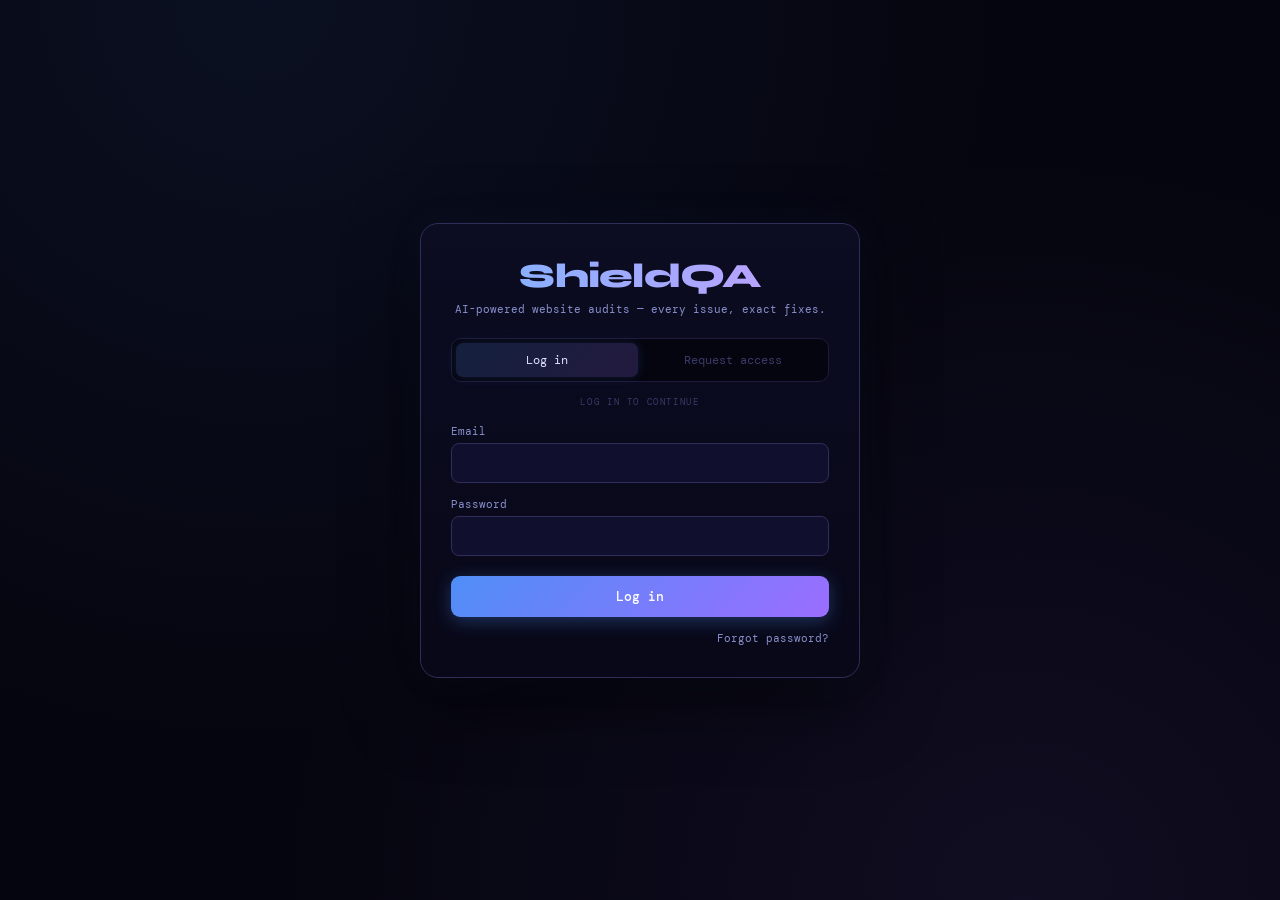
==== commit 2ca7905c: "Update index.html" ====
--- a/public/index.html
+++ b/public/index.html
@@ -403,7 +403,7 @@
   .auth-ok{background:rgba(91,223,176,.1);border:1px solid rgba(91,223,176,.3);color:#90e0c0}
   /* ── Full-page auth gate (shown until signed in) ── */
   #gate-page{position:fixed;inset:0;z-index:500;display:flex;align-items:center;justify-content:center;padding:24px;background:radial-gradient(circle at 20% 0%,rgba(79,142,247,.08),transparent 55%),radial-gradient(circle at 80% 100%,rgba(155,109,255,.08),transparent 55%),var(--bg0);overflow-y:auto}
-  .gate-card{width:100%;max-width:440px;background:linear-gradient(180deg,var(--bg2),var(--bg1));border:1px solid var(--border-hi);border-radius:18px;padding:32px 30px 28px;box-shadow:0 24px 70px rgba(0,0,0,.6),0 0 40px rgba(79,142,247,.06)}
+  .gate-card{width:100%;max-width:440px;background:linear-gradient(180deg,var(--bg2),var(--bg1));border:1px solid var(--border-hi);border-radius:18px;padding:32px 30px;box-shadow:0 24px 70px rgba(0,0,0,.6),0 0 40px rgba(79,142,247,.06)}
   .gate-brand{text-align:center;margin-bottom:22px}
   .gate-name{font-family:var(--syne);font-weight:800;font-size:34px;letter-spacing:-.02em;margin:0;background:linear-gradient(90deg,#7eb3ff,#c4a0ff);-webkit-background-clip:text;-webkit-text-fill-color:transparent;background-clip:text}
   .gate-sub{font-size:11px;color:var(--text-second);margin:6px 0 0;font-family:var(--mono)}
@@ -411,14 +411,14 @@
   .gate-tab{flex:1;padding:9px;border:none;background:none;border-radius:7px;cursor:pointer;font-family:var(--mono);font-size:12px;color:var(--text-dim);transition:.15s}
   .gate-tab.active{background:linear-gradient(135deg,rgba(79,142,247,.2),rgba(155,109,255,.2));color:var(--text-primary);box-shadow:0 0 12px rgba(79,142,247,.15)}
   .gate-hint{font-size:9px;letter-spacing:.18em;color:var(--text-dim);text-transform:uppercase;text-align:center;margin:14px 0 16px}
-  .gate-field{margin-bottom:13px}
+  .gate-field{margin-bottom:14px}
   .gate-label{display:block;font-size:11px;color:var(--text-second);margin-bottom:5px;font-family:var(--mono)}
   .gate-label .gate-opt{color:var(--text-dim);font-weight:400;margin-left:4px}
   .gate-input{width:100%;padding:11px 13px;background:var(--bg3);border:1px solid var(--border-hi);border-radius:8px;color:var(--text-primary);font-family:var(--mono);font-size:12px;transition:.15s}
   .gate-input:focus{outline:none;border-color:var(--blue);box-shadow:0 0 0 3px rgba(79,142,247,.12)}
   .gate-input::placeholder{color:var(--text-dim)}
-  textarea.gate-input{min-height:88px;resize:vertical;font-family:var(--mono);line-height:1.5}
-  .gate-submit{width:100%;padding:13px;margin-top:4px;border:none;border-radius:9px;cursor:pointer;font-family:var(--mono);font-size:13px;font-weight:500;color:#fff;background:linear-gradient(135deg,var(--blue),var(--violet));box-shadow:0 4px 18px rgba(79,142,247,.32);transition:.15s}
+  textarea.gate-input{min-height:72px;resize:vertical;font-family:var(--mono);line-height:1.5}
+  .gate-submit{width:100%;padding:12px;margin-top:6px;border:none;border-radius:9px;cursor:pointer;font-family:var(--mono);font-size:13px;font-weight:500;color:#fff;background:linear-gradient(135deg,var(--blue),var(--violet));box-shadow:0 4px 18px rgba(79,142,247,.32);transition:.15s}
   .gate-submit:hover{filter:brightness(1.1)}
   .gate-submit:disabled{opacity:.55;cursor:default;filter:none}
   .gate-link{display:block;width:100%;margin-top:14px;background:none;border:none;cursor:pointer;font-family:var(--mono);font-size:11px;color:var(--text-second);text-align:right;transition:.15s}
@@ -1959,9 +1959,20 @@
 
 // ── auth actions ──
 async function identityLogin(email,password){
-  saveSession(await gotrue("/token",{method:"POST",form:true,
-    body:{grant_type:"password",username:email,password}}));
-  await loadUserFromSession();
+  // Step 1: exchange credentials for a token
+  const tok=await gotrue("/token",{method:"POST",form:true,
+    body:{grant_type:"password",username:email,password}});
+  saveSession(tok);
+  // Step 2: verify the token actually works by fetching the user.
+  // If this fails we MUST throw — otherwise a 400 here would silently leave the
+  // session cleared while the caller shows a misleading "Signed in" toast.
+  try{
+    currentUser=normalizeUser(await gotrue("/user",{token:tok.access_token}));
+  }catch(e){
+    clearSession();currentUser=null;renderAccount();
+    throw new Error("Couldn't load your account ("+e.message+"). Try signing in again.");
+  }
+  renderAccount();renderRecentScans();
 }
 async function identitySignup(email,password,name){
   const body={email,password};
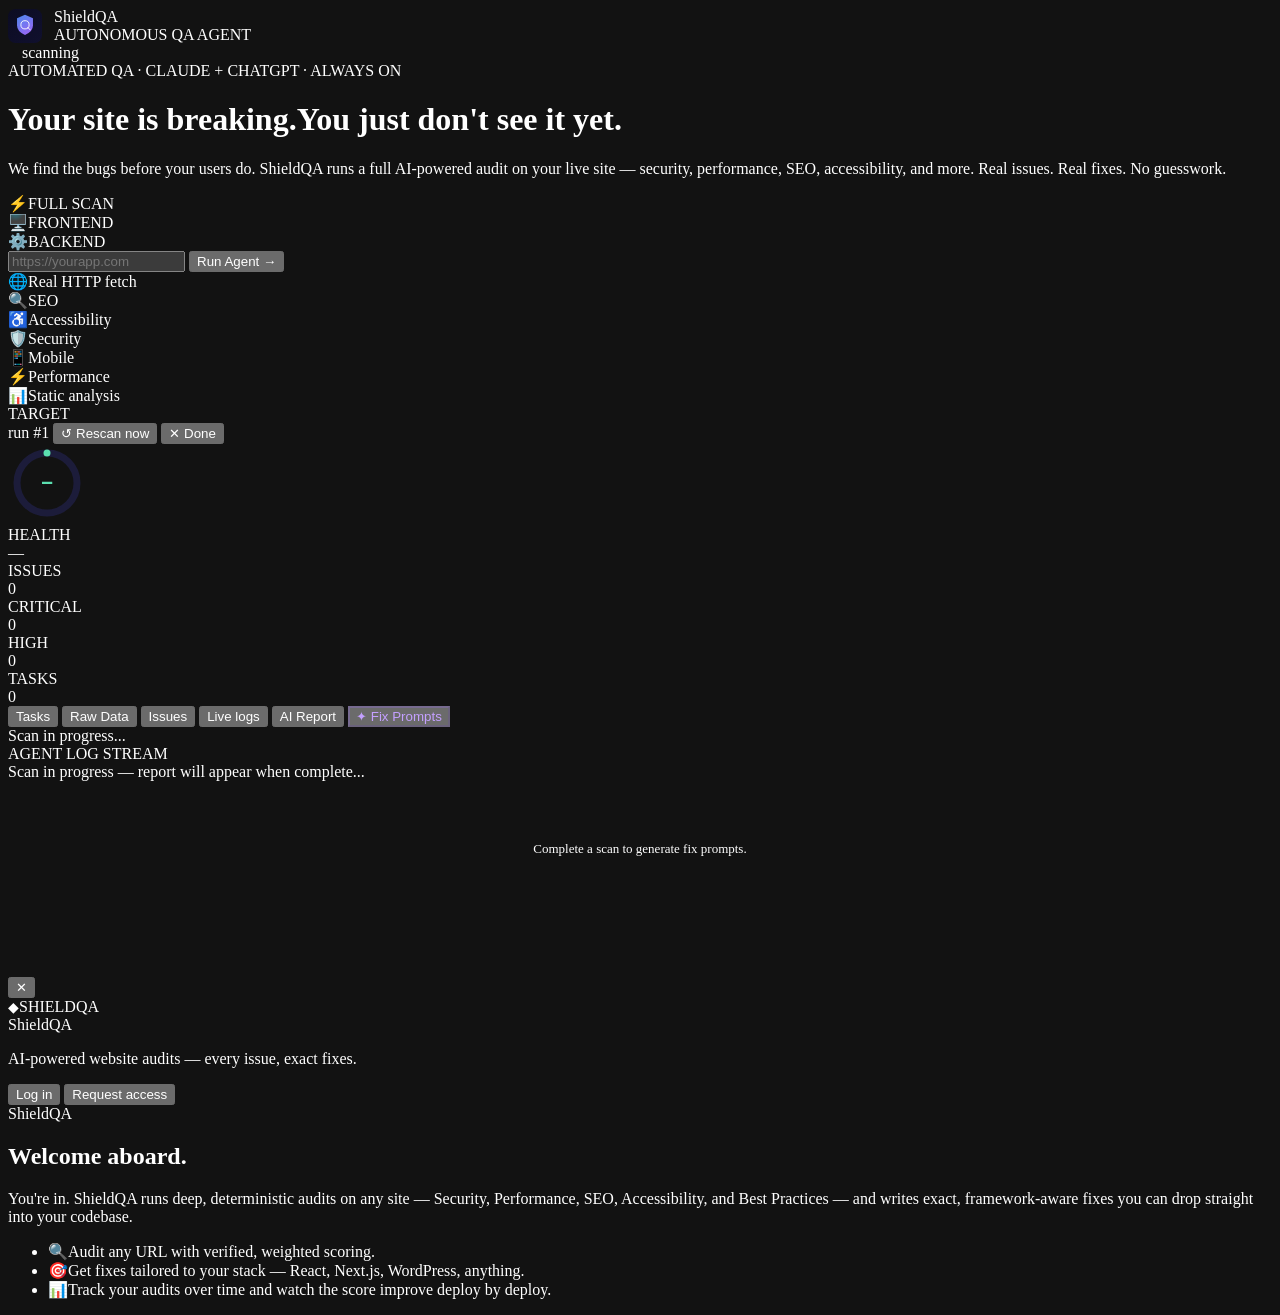
==== commit 6a07d806: "Update index.html" ====
--- a/public/index.html
+++ b/public/index.html
@@ -73,359 +73,7 @@
 <link rel="preconnect" href="https://fonts.googleapis.com">
 <link href="https://fonts.googleapis.com/css2?family=DM+Mono:wght@300;400;500&family=Syne:wght@600;700;800&display=swap" rel="stylesheet">
 
-<style>
-  *, *::before, *::after { box-sizing: border-box; margin: 0; padding: 0; }
-  :root {
-    --bg0:#05050f; --bg1:#080818; --bg2:#0c0c22; --bg3:#10102e;
-    --border:#1c1c3a; --border-hi:#2e2e5a;
-    --blue:#4f8ef7; --blue-light:#7eb3ff;
-    --violet:#9b6dff; --violet-light:#c4a0ff;
-    --indigo:#6e7fff;
-    --text-primary:#dde2ff; --text-second:#8890cc; --text-dim:#3a3a6a;
-    --mono:'DM Mono',monospace; --syne:'Syne',sans-serif;
-  }
-  html,body{min-height:100%;background:var(--bg1);color:var(--text-primary);font-family:var(--mono);overflow-x:hidden;-webkit-text-size-adjust:100%;text-size-adjust:100%}
-  *{-webkit-tap-highlight-color:transparent}
-  input,button,select,textarea{-webkit-appearance:none;appearance:none;border-radius:0}
-  button{touch-action:manipulation}
-  ::-webkit-scrollbar{width:4px;height:4px}::-webkit-scrollbar-track{background:var(--bg0)}::-webkit-scrollbar-thumb{background:var(--border-hi);border-radius:2px}
-  @keyframes ping{0%,100%{transform:scale(1);opacity:.35}50%{transform:scale(2.4);opacity:0}}
-  @keyframes scan{0%{transform:translateX(-100%)}100%{transform:translateX(100%)}}
-  @keyframes fadeIn{from{opacity:0;transform:translateY(5px)}to{opacity:1;transform:none}}
-  @keyframes shimmer{0%{background-position:200% center}100%{background-position:-200% center}}
-  @keyframes orb1{0%,100%{transform:translate(0,0)}33%{transform:translate(50px,-40px)}66%{transform:translate(-30px,30px)}}
-  @keyframes orb2{0%,100%{transform:translate(0,0)}33%{transform:translate(-40px,50px)}66%{transform:translate(40px,-30px)}}
-  @keyframes slideDown{from{opacity:0;transform:translateY(-8px)}to{opacity:1;transform:none}}
-  #orbs{position:fixed;inset:0;pointer-events:none;z-index:0;overflow:hidden}
-  .orb{position:absolute;border-radius:50%}
-  .orb1{width:700px;height:700px;background:radial-gradient(circle,#4f8ef718 0%,transparent 70%);top:-250px;left:-150px;animation:orb1 20s ease-in-out infinite}
-  .orb2{width:600px;height:600px;background:radial-gradient(circle,#9b6dff14 0%,transparent 70%);bottom:-150px;right:-150px;animation:orb2 25s ease-in-out infinite}
-  .orb3{width:400px;height:400px;background:radial-gradient(circle,#6e7fff0e 0%,transparent 70%);top:35%;left:45%;animation:orb1 16s ease-in-out infinite reverse}
-  #header{position:sticky;top:0;z-index:100;border-bottom:1px solid var(--border);background:rgba(5,5,15,.92);backdrop-filter:blur(20px);padding:0 24px;padding-left:max(24px,env(safe-area-inset-left));padding-right:max(24px,env(safe-area-inset-right))}
-  #header-inner{max-width:1200px;margin:0 auto;display:flex;align-items:center;justify-content:space-between;height:58px}
-  .logo-mark{width:34px;height:34px;border-radius:9px;background:linear-gradient(135deg,#4f8ef7,#9b6dff);display:flex;align-items:center;justify-content:center;font-size:17px;box-shadow:0 0 20px #4f8ef755;flex-shrink:0}
-  .logo-name{font-family:var(--syne);font-weight:800;font-size:16px;background:linear-gradient(90deg,#7eb3ff,#c4a0ff);-webkit-background-clip:text;-webkit-text-fill-color:transparent;background-clip:text;letter-spacing:-.02em}
-  .logo-sub{font-size:9px;color:var(--text-dim);letter-spacing:.12em}
-  #header-right{display:flex;align-items:center;gap:20px;font-size:11px}
-  .grad-text{background:linear-gradient(90deg,#7eb3ff,#c4a0ff);-webkit-background-clip:text;-webkit-text-fill-color:transparent;background-clip:text;display:inline-block}
-  .pdot{position:relative;display:inline-block;flex-shrink:0}
-  .pdot-ring{position:absolute;inset:0;border-radius:50%;opacity:.35;animation:ping 1.6s cubic-bezier(0,0,.2,1) infinite}
-  .pdot-core{position:absolute;inset:0;border-radius:50%}
-  #main{max-width:1200px;margin:0 auto;padding:0 20px;padding-left:max(16px,env(safe-area-inset-left));padding-right:max(16px,env(safe-area-inset-right));position:relative;z-index:1}
-  #hero{text-align:center;padding:50px 16px 48px;animation:fadeIn .6s ease}
-  .hero-badge{display:inline-flex;align-items:center;gap:8px;padding:5px 16px;border-radius:20px;margin-bottom:28px;border:1px solid rgba(79,142,247,.22);background:linear-gradient(135deg,rgba(79,142,247,.07),rgba(155,109,255,.07));font-size:11px;letter-spacing:.08em;white-space:nowrap;max-width:calc(100vw - 40px);overflow:hidden;text-overflow:ellipsis}
-  #hero h1{font-family:var(--syne);font-weight:800;font-size:clamp(26px,7vw,54px);line-height:1.1;letter-spacing:-.03em;margin-bottom:16px}
-  #hero h1 .line1{color:var(--text-primary);display:block}
-  #hero h1 .line2{background:linear-gradient(90deg,#4f8ef7,#9b6dff,#7eb3ff);background-size:200% auto;-webkit-background-clip:text;-webkit-text-fill-color:transparent;background-clip:text;-webkit-text-stroke:0px;animation:shimmer 4s linear infinite;display:block}
-  #hero p{color:var(--text-second);font-size:13px;max-width:480px;margin:0 auto 36px;line-height:1.7}
-  #mode-selector{display:flex;justify-content:center;gap:10px;margin-bottom:28px;flex-wrap:wrap}
-  .mode-btn{display:flex;flex-direction:column;align-items:center;gap:5px;padding:10px 18px;border-radius:12px;border:1px solid var(--border);background:var(--bg2);cursor:pointer;transition:all .2s;min-width:90px;touch-action:manipulation}
-  .mode-btn:hover{border-color:var(--border-hi)}
-  .mode-btn.active{border-color:rgba(79,142,247,.5);background:linear-gradient(135deg,rgba(79,142,247,.12),rgba(155,109,255,.12));box-shadow:0 0 20px rgba(79,142,247,.15)}
-  .mode-btn .mode-icon{font-size:20px}
-  .mode-btn .mode-label{font-size:11px;color:var(--text-second);letter-spacing:.04em}
-  .mode-btn.active .mode-label{color:var(--blue-light)}
-  #url-wrapper{max-width:600px;margin:0 auto;position:relative}
-  #url-border{position:absolute;inset:-1px;border-radius:15px;background:linear-gradient(135deg,rgba(79,142,247,.4),rgba(155,109,255,.4));pointer-events:none;z-index:0}
-  #url-inner{position:relative;z-index:1;display:flex;background:var(--bg2);border-radius:14px;padding:5px}
-  #url-input{flex:1;background:transparent;border:none;outline:none;color:var(--text-primary);font-size:16px;padding:12px 12px;font-family:var(--mono);min-width:0}
-  #url-input::placeholder{color:var(--text-dim)}
-  #run-btn{background:linear-gradient(135deg,#4f8ef7,#9b6dff);color:#fff;border:none;border-radius:10px;padding:12px 18px;font-size:13px;font-family:var(--mono);font-weight:500;cursor:pointer;letter-spacing:.04em;box-shadow:0 0 20px rgba(79,142,247,.25);transition:box-shadow .2s,transform .15s;white-space:nowrap;flex-shrink:0;touch-action:manipulation}
-  #run-btn:hover{box-shadow:0 0 32px rgba(79,142,247,.45);transform:translateY(-1px)}
-  #run-btn:active{transform:translateY(0)}
-  .feature-pills{display:flex;justify-content:center;gap:8px;margin-top:36px;flex-wrap:wrap}
-  .pill{display:flex;align-items:center;gap:6px;background:var(--bg2);border:1px solid var(--border);border-radius:20px;padding:5px 12px;font-size:11px;color:var(--text-second)}
-  #dashboard{padding-top:20px;animation:fadeIn .3s ease}
-  #status-bar{display:flex;align-items:center;justify-content:space-between;background:var(--bg2);border:1px solid var(--border);border-radius:12px;padding:12px 20px;margin-bottom:12px;flex-wrap:wrap;gap:12px}
-  #status-left,#status-right{display:flex;align-items:center;gap:8px;flex-wrap:wrap}#done-btn,#rescan-btn{padding:5px 12px;font-size:10px}#status-url{max-width:180px;overflow:hidden;text-overflow:ellipsis;white-space:nowrap}
-  .status-label{color:var(--text-dim);font-size:11px;letter-spacing:.06em}
-  .run-label{color:var(--text-dim);font-size:11px}
-  .mode-badge{font-size:10px;padding:2px 10px;border-radius:4px;border:1px solid rgba(79,142,247,.3);background:rgba(79,142,247,.1);color:var(--blue-light);letter-spacing:.06em}
-  #rescan-btn{background:transparent;border:1px solid var(--border-hi);color:var(--text-second);border-radius:7px;padding:5px 14px;font-size:11px;font-family:var(--mono);cursor:pointer;transition:all .2s}
-  #rescan-btn:hover{border-color:var(--blue);color:var(--blue-light)}
-  #done-btn{background:transparent;border:1px solid rgba(155,109,255,.35);color:#c4a0ff;border-radius:7px;padding:5px 14px;font-size:11px;font-family:var(--mono);cursor:pointer;transition:all .2s}
-  #done-btn:hover{background:rgba(155,109,255,.12);border-color:rgba(155,109,255,.6)}
-  #fetch-status{background:var(--bg2);border:1px solid var(--border);border-radius:10px;padding:10px 16px;margin-bottom:12px;display:none;animation:fadeIn .3s ease;overflow-x:auto;-webkit-overflow-scrolling:touch}
-  #fetch-status-inner{display:flex;gap:20px;flex-wrap:wrap}
-  .fstat{display:flex;flex-direction:column;gap:1px}
-  .fstat-label{font-size:9px;color:var(--text-dim);letter-spacing:.1em}
-  .fstat-value{font-size:12px}
-  #metrics{display:grid;grid-template-columns:auto 1fr 1fr 1fr 1fr 1fr;gap:10px;margin-bottom:16px;animation:fadeIn .5s ease}
-  .metric-card{background:var(--bg2);border:1px solid var(--border);border-radius:12px;padding:14px 18px;position:relative;overflow:hidden}
-  .metric-card .bar{position:absolute;top:0;right:0;bottom:0;width:3px;background:linear-gradient(180deg,#4f8ef7,#9b6dff);border-radius:0 12px 12px 0}
-  .metric-label{font-size:10px;color:var(--text-dim);letter-spacing:.1em;margin-bottom:5px}
-  .metric-value{font-size:22px;font-weight:700;font-family:var(--syne)}
-  #score-card{display:flex;align-items:center;justify-content:center}
-  #tabs{display:flex;gap:2px;margin-bottom:16px;background:var(--bg0);border-radius:10px;padding:4px;width:100%;border:1px solid var(--border);overflow-x:auto;-webkit-overflow-scrolling:touch;scrollbar-width:none;white-space:nowrap}
-  .tab-btn{background:transparent;border:1px solid transparent;color:var(--text-dim);border-radius:7px;padding:6px 14px;font-size:11px;font-family:var(--mono);cursor:pointer;transition:all .15s;flex-shrink:0;touch-action:manipulation}
-  .tab-btn.active{background:linear-gradient(135deg,rgba(79,142,247,.15),rgba(155,109,255,.15));border-color:rgba(79,142,247,.25);color:var(--blue-light)}
-  .tab-panel{display:none}
-  .tab-panel.active{display:block;animation:fadeIn .25s ease}
-  #tasks-grid{display:grid;grid-template-columns:repeat(auto-fill,minmax(280px,1fr));gap:10px}
-  .task-card{background:var(--bg2);border:1px solid var(--border);border-radius:12px;padding:14px;position:relative;overflow:hidden;transition:border-color .4s,box-shadow .4s}
-  .task-card.running{border-color:rgba(79,142,247,.19);box-shadow:0 0 24px rgba(79,142,247,.09)}
-  .task-scan-bar{position:absolute;top:0;left:0;right:0;height:2px;background:linear-gradient(90deg,transparent,#4f8ef7,#9b6dff,transparent);animation:scan 1.8s linear infinite}
-  .task-corner{position:absolute;top:0;right:0;width:70px;height:70px;pointer-events:none}
-  .task-header{display:flex;justify-content:space-between;align-items:flex-start;margin-bottom:10px}
-  .task-title{display:flex;align-items:center;gap:8px}
-  .task-icon{font-size:15px}
-  .task-name{color:var(--text-primary);font-size:12px;font-weight:500}
-  .task-meta{display:flex;align-items:center;gap:6px}
-  .task-score{font-size:10px;padding:2px 7px;border-radius:4px;border-width:1px;border-style:solid}
-  .task-status-txt{font-size:10px;letter-spacing:.06em}
-  .subtask-pills{display:flex;gap:4px;flex-wrap:wrap}
-  .subtask-pill{font-size:9px;color:var(--text-dim);background:var(--bg3);padding:2px 7px;border-radius:4px;border:1px solid var(--border);transition:all .3s}
-  .subtask-pill.active{color:var(--blue);background:rgba(79,142,247,.08);border-color:rgba(79,142,247,.25)}
-  .subtask-pill.done{color:#9b6dff;border-color:rgba(155,109,255,.19)}
-  .task-checking{color:var(--blue);font-size:10px;opacity:.7;margin-top:6px}
-  .task-summary{color:var(--text-second);font-size:10px;margin:0 0 6px;line-height:1.5}
-  .task-issues{display:flex;flex-direction:column;gap:3px}
-  .task-issue{border-radius:5px;padding:4px 8px;display:flex;gap:7px;align-items:flex-start;border-width:1px;border-style:solid}
-  .issue-badge{font-size:9px;flex-shrink:0;margin-top:1px;letter-spacing:.04em}
-  .issue-title-sm{color:#cccce8;font-size:10px;line-height:1.4}
-  .no-issues{color:#5bdfb0;font-size:10px}
-  #issues-list{display:flex;flex-direction:column;gap:8px}
-  #issues-empty{font-size:13px;text-align:center;padding:50px}
-  .issue-row{border-radius:10px;overflow:hidden;border-width:1px;border-style:solid;border-color:var(--border);transition:border-color .25s,box-shadow .25s;cursor:pointer}
-  .issue-row-head{display:flex;align-items:center;gap:12px;padding:12px 16px}
-  .issue-sev-badge{font-size:10px;padding:2px 9px;border-radius:4px;flex-shrink:0;letter-spacing:.06em;border-width:1px;border-style:solid}
-  .issue-row-title{flex:1;font-size:13px;color:var(--text-primary);min-width:0;overflow:hidden;text-overflow:ellipsis;white-space:nowrap}
-  .issue-row-cat{font-size:10px;color:var(--text-dim)}
-  .issue-row-arrow{font-size:11px;color:var(--text-dim)}
-  .issue-row-body{display:none;background:var(--bg0);padding:14px 16px;border-top:1px solid var(--border)}
-  .issue-row-body.open{display:block;animation:slideDown .2s ease}
-  .issue-section{margin-bottom:12px}
-  .issue-section-label{font-size:10px;letter-spacing:.1em;margin-bottom:5px}
-  .issue-section-text{font-size:12px;line-height:1.65}
-  #logs-box{background:var(--bg0);border:1px solid var(--border);border-radius:12px;padding:16px;height:420px;overflow-y:auto;-webkit-overflow-scrolling:touch;display:flex;flex-direction:column;gap:2px}
-  #logs-head{display:flex;align-items:center;gap:8px;margin-bottom:10px;padding-bottom:10px;border-bottom:1px solid var(--border)}
-  #logs-head span{font-size:10px;color:var(--text-dim);letter-spacing:.08em}
-  .log-line{display:flex;gap:10px;font-size:11px;line-height:1.65;animation:fadeIn .2s ease}
-  .log-time{color:var(--text-dim);flex-shrink:0}
-  .log-type{flex-shrink:0}
-  .log-msg{color:var(--text-second);word-break:break-word}
-  #raw-box{background:var(--bg0);border:1px solid var(--border);border-radius:12px;padding:14px;max-height:480px;overflow-y:auto;-webkit-overflow-scrolling:touch}
-  .raw-section{margin-bottom:20px}
-  .raw-section-title{font-size:10px;color:var(--text-dim);letter-spacing:.1em;margin-bottom:8px;padding-bottom:6px;border-bottom:1px solid var(--border)}
-  .raw-row{display:flex;justify-content:space-between;align-items:flex-start;padding:5px 0;border-bottom:1px solid #1a1a2a;font-size:11px;gap:10px;flex-wrap:wrap}
-  .raw-row:last-child{border-bottom:none}
-  .raw-key{color:var(--text-second);flex-shrink:0;min-width:140px;max-width:55%}
-  .raw-val{color:var(--text-primary);text-align:right;word-break:break-all}
-  .raw-val.good{color:#5bdfb0}.raw-val.bad{color:#ff5b7f}.raw-val.warn{color:#f5d442}
-  .finding-item{padding:8px 12px;border-radius:6px;border:1px solid var(--border);background:var(--bg2);margin-bottom:6px;font-size:11px;line-height:1.6}
-  .finding-pass{border-color:#5bdfb030;background:rgba(5,26,20,.25)}
-  .finding-fail{border-color:#ff5b7f30;background:rgba(30,6,21,.25)}
-  #report-content{display:flex;flex-direction:column;gap:14px;animation:fadeIn .4s ease}
-  #report-placeholder{color:var(--text-dim);font-size:13px;text-align:center;padding:50px}
-  .report-card{background:var(--bg2);border-radius:14px;padding:20px 24px;border:1px solid var(--border);position:relative;overflow:hidden}
-  .report-card-bar{position:absolute;top:0;left:0;right:0;height:2px;background:linear-gradient(90deg,#4f8ef7,#9b6dff)}
-  .report-label{font-size:10px;color:var(--text-dim);letter-spacing:.1em;margin-bottom:10px}
-  .report-headline{font-size:16px;font-family:var(--syne);font-weight:600;line-height:1.5;margin-bottom:12px;background:linear-gradient(90deg,#7eb3ff,#c4a0ff);-webkit-background-clip:text;-webkit-text-fill-color:transparent;background-clip:text}
-  .report-rec{font-size:12px;color:var(--text-second);line-height:1.7}
-  .priority-card{background:#140510;border:1px solid rgba(255,91,127,.19);border-radius:14px;padding:16px 20px;display:flex;gap:14px;align-items:flex-start}
-  .priority-icon{font-size:20px;flex-shrink:0}
-  .priority-label{font-size:10px;color:#ff5b7f;letter-spacing:.1em;margin-bottom:6px}
-  .priority-text{font-size:13px;color:#e8b0c0;line-height:1.65}
-  .positives-card{background:linear-gradient(135deg,rgba(79,142,247,.03),rgba(155,109,255,.03));border:1px solid rgba(79,142,247,.15);border-radius:14px;padding:16px 20px}
-  .positives-label{font-size:10px;color:var(--blue);letter-spacing:.1em;margin-bottom:10px}
-  .positive-item{display:flex;gap:10px;margin-bottom:8px;font-size:12px;color:var(--text-second);line-height:1.55}
-  .positive-check{background:linear-gradient(90deg,#7eb3ff,#c4a0ff);-webkit-background-clip:text;-webkit-text-fill-color:transparent;background-clip:text;flex-shrink:0}
-  .breakdown-card{background:var(--bg2);border:1px solid var(--border);border-radius:14px;padding:16px 20px}
-  .score-breakdown{display:flex;flex-direction:column;gap:9px}
-  .sb-head{display:flex;justify-content:space-between;align-items:flex-start;gap:12px;margin-bottom:4px}
-  .sb-sub{font-size:10px;color:var(--text-dim);margin-top:3px;line-height:1.4}
-  .sb-grade{font-family:var(--syne);font-weight:800;font-size:26px;line-height:1;padding:8px 14px;border-radius:10px;border:1px solid;flex-shrink:0}
-  .sb-row{display:flex;align-items:center;gap:10px}
-  .sb-name{font-size:11px;color:var(--text-primary);width:104px;flex-shrink:0}
-  .sb-weight{font-size:9px;color:var(--text-dim);width:48px;flex-shrink:0;font-family:var(--mono)}
-  .sb-bar{flex:1;height:7px;background:var(--bg0);border-radius:4px;overflow:hidden;border:1px solid var(--border)}
-  .sb-fill{height:100%;border-radius:4px;transition:width .5s ease}
-  .sb-score{font-size:12px;font-weight:600;width:30px;text-align:right;flex-shrink:0;font-family:var(--mono)}
-  .breakdown-label{font-size:10px;color:var(--text-dim);letter-spacing:.1em;margin-bottom:14px}
-  .breakdown-grid{display:flex;gap:12px;flex-wrap:wrap}
-  .breakdown-item{border-radius:10px;padding:12px 18px;min-width:80px;text-align:center;border-width:1px;border-style:solid}
-  .breakdown-num{font-size:20px;font-weight:700;font-family:var(--syne)}
-  .breakdown-name{font-size:10px;opacity:.65;letter-spacing:.06em;margin-top:2px}
-  .timer-card{border-radius:12px;padding:14px 20px;display:flex;align-items:center;justify-content:space-between;border:1px solid var(--border-hi);background:linear-gradient(135deg,rgba(79,142,247,.06),rgba(155,109,255,.06))}
-  .timer-left{display:flex;align-items:center;gap:10px}
-  .timer-label{font-size:12px;color:var(--text-second)}
-  .timer-value{font-size:22px;font-family:var(--syne);font-weight:700;background:linear-gradient(90deg,#7eb3ff,#c4a0ff);-webkit-background-clip:text;-webkit-text-fill-color:transparent;background-clip:text;display:inline-block}
-
-  /* FIX PROMPTS */
-  #fix-content{display:flex;flex-direction:column;gap:16px;animation:fadeIn .4s ease}
-  .fix-header{background:linear-gradient(135deg,rgba(79,142,247,.08),rgba(155,109,255,.08));border:1px solid rgba(155,109,255,.25);border-radius:14px;padding:20px 24px;position:relative;overflow:hidden}
-  .fix-header-bar{position:absolute;top:0;left:0;right:0;height:2px;background:linear-gradient(90deg,#4f8ef7,#9b6dff,#c4a0ff)}
-  .fix-header-title{font-family:var(--syne);font-weight:700;font-size:15px;background:linear-gradient(90deg,#7eb3ff,#c4a0ff);-webkit-background-clip:text;-webkit-text-fill-color:transparent;background-clip:text;margin-bottom:6px}
-  .fix-header-sub{font-size:11px;color:var(--text-second);line-height:1.6}
-  .fix-cards{display:grid;grid-template-columns:1fr 1fr;gap:16px}
-  @media(max-width:700px){.fix-cards{grid-template-columns:1fr}}
-  .fix-card{border-radius:14px;border:1px solid var(--border);overflow:hidden}
-  .fix-card-claude{border-color:rgba(155,109,255,.3)}
-  .fix-card-gpt{border-color:rgba(16,163,127,.3)}
-  .fix-card-head{padding:14px 16px;display:flex;align-items:center;justify-content:space-between;gap:10px;flex-wrap:wrap}
-  .fix-card-claude .fix-card-head{background:linear-gradient(135deg,rgba(155,109,255,.1),rgba(79,142,247,.1))}
-  .fix-card-gpt .fix-card-head{background:linear-gradient(135deg,rgba(16,163,127,.1),rgba(16,163,127,.05))}
-  .fix-card-label{display:flex;align-items:center;gap:10px}
-  .fix-card-logo{width:28px;height:28px;border-radius:7px;display:flex;align-items:center;justify-content:center;font-size:14px;flex-shrink:0}
-  .fix-card-claude .fix-card-logo{background:rgba(155,109,255,.2);color:#c4a0ff}
-  .fix-card-gpt .fix-card-logo{background:rgba(16,163,127,.2);color:#10a37f}
-  .fix-card-name{font-family:var(--syne);font-weight:700;font-size:13px}
-  .fix-card-claude .fix-card-name{color:#c4a0ff}
-  .fix-card-gpt .fix-card-name{color:#10a37f}
-  .fix-card-desc{font-size:10px;color:var(--text-dim);margin-top:2px}
-  .fix-copy-btn{font-size:11px;font-family:var(--mono);padding:6px 14px;border-radius:7px;border:none;cursor:pointer;transition:all .2s;white-space:nowrap;flex-shrink:0}
-  .fix-card-claude .fix-copy-btn{background:rgba(155,109,255,.2);color:#c4a0ff;border:1px solid rgba(155,109,255,.3)}
-  .fix-card-claude .fix-copy-btn:hover{background:rgba(155,109,255,.35)}
-  .fix-card-gpt .fix-copy-btn{background:rgba(16,163,127,.2);color:#10a37f;border:1px solid rgba(16,163,127,.3)}
-  .fix-card-gpt .fix-copy-btn:hover{background:rgba(16,163,127,.35)}
-  .fix-copy-btn.copied{opacity:.6}
-  .fix-prompt-box{padding:14px 16px;background:var(--bg0);max-height:240px;overflow-y:auto;-webkit-overflow-scrolling:touch;font-size:11px;color:var(--text-second);line-height:1.7;white-space:pre-wrap;word-break:break-word;border-top:1px solid var(--border)}
-  .fix-open-btn{display:flex;align-items:center;justify-content:center;gap:8px;padding:12px;background:var(--bg2);font-size:11px;font-family:var(--mono);cursor:pointer;transition:all .2s;border-top:1px solid var(--border);border:none;width:100%;color:var(--text-second)}
-  .fix-card-claude .fix-open-btn:hover{background:rgba(155,109,255,.08);color:#c4a0ff}
-  .fix-card-gpt .fix-open-btn:hover{background:rgba(16,163,127,.08);color:#10a37f}
-  .fix-generating{display:flex;align-items:center;justify-content:center;gap:12px;padding:40px;color:var(--text-second);font-size:12px}
-  .fix-issue-summary{background:var(--bg2);border:1px solid var(--border);border-radius:10px;padding:14px 18px}
-  .fix-issue-summary-title{font-size:10px;color:var(--text-dim);letter-spacing:.1em;margin-bottom:10px}
-  .fix-issue-row{display:flex;align-items:center;gap:8px;padding:4px 0;font-size:11px;border-bottom:1px solid #1a1a2a}
-  .fix-issue-row:last-child{border-bottom:none}
-
-  @media(max-width:600px){
-    #hero{padding:32px 16px 36px}
-    #hero h1{font-size:clamp(24px,8.5vw,38px);line-height:1.12;margin-bottom:12px}
-    #hero h1 .line1{display:block;margin-bottom:2px}
-    #hero h1 .line2{display:block}
-    #hero p{font-size:12px;margin-bottom:24px;line-height:1.6;max-width:100%}
-    .hero-badge{font-size:10px;padding:4px 12px;margin-bottom:20px}
-    #mode-selector{gap:8px}
-    .mode-btn{min-width:80px;padding:9px 12px}
-    .mode-btn .mode-icon{font-size:18px}
-    .mode-btn .mode-label{font-size:10px}
-    #url-inner{flex-direction:column;gap:6px;padding:8px}
-    #url-input{width:100%;padding:12px 14px;border-radius:8px;border:1px solid var(--border-hi);background:var(--bg3)}
-    #run-btn{width:100%;justify-content:center;padding:13px;border-radius:8px;font-size:14px}
-    #url-border{display:none}
-    .feature-pills{gap:5px}
-    .pill{font-size:10px;padding:4px 9px}
-    .pill:nth-child(n+6){display:none}
-    #status-bar{padding:10px 14px}
-    #status-url{max-width:140px}
-    .run-label{display:none}
-    #metrics{grid-template-columns:1fr 1fr;gap:8px}
-    #score-card{grid-column:1/-1;padding:14px;justify-content:center}
-    .metric-value{font-size:18px}
-    .metric-label{font-size:9px}
-    #tasks-grid{grid-template-columns:1fr}
-    .task-card{padding:12px}
-    .fix-cards{grid-template-columns:1fr}
-    .fix-card-head{flex-direction:column;align-items:flex-start;gap:10px}
-    .fix-copy-btn{width:100%;justify-content:center;text-align:center}
-    .fix-open-btn{font-size:12px;padding:14px}
-    .fix-header{padding:16px}
-    .breakdown-grid{gap:8px}
-    .breakdown-item{min-width:70px;padding:10px 14px}
-    .report-card{padding:16px}
-    .issue-row-head{gap:8px;padding:10px 12px}
-    .issue-sev-badge{font-size:9px;padding:2px 7px}
-    .issue-row-title{font-size:12px}
-    #tabs{border-radius:8px}
-    .tab-btn{padding:6px 10px;font-size:10px}
-    .priority-card{padding:14px}
-    .timer-card{padding:12px 16px}
-    .timer-value{font-size:18px}
-    .raw-section-title{font-size:9px}
-    .raw-key{min-width:120px;font-size:10px}
-    .raw-val{font-size:10px}
-    #header-inner{height:52px}
-    .logo-name{font-size:14px}
-    #header-right{gap:12px;font-size:10px}
-  }
-  @media(max-width:380px){
-    #hero h1{font-size:clamp(22px,9vw,32px)}
-    .mode-btn{min-width:72px;padding:8px 10px}
-    .tab-btn{padding:5px 8px;font-size:9px}
-    #metrics{grid-template-columns:1fr 1fr}
-    #status-mode-badge{display:none}
-    .issue-row-title{white-space:normal;font-size:11px}
-    .fix-card-logo{width:24px;height:24px;font-size:12px}
-    .mode-btn{min-width:72px;padding:8px 10px}
-    .tab-btn{padding:5px 8px;font-size:9px}
-    .breakdown-item{min-width:60px;padding:8px 10px}
-  }
-  #error-toast{position:fixed;bottom:24px;left:50%;transform:translateX(-50%);background:#1e0615;border:1px solid #ff5b7f40;color:#ff9bb8;padding:12px 24px;border-radius:10px;font-size:12px;z-index:999;display:none;animation:fadeIn .3s ease;max-width:500px;text-align:center}
-  /* ── Account / auth UI ── */
-  .acct-menu{position:relative}
-  .acct-btn{display:inline-flex;align-items:center;gap:7px;padding:6px 13px;border-radius:8px;border:1px solid var(--border-hi);background:linear-gradient(135deg,rgba(79,142,247,.1),rgba(155,109,255,.1));color:var(--text-primary);font-family:var(--mono);font-size:11px;cursor:pointer;transition:.18s;white-space:nowrap;max-width:180px;overflow:hidden;text-overflow:ellipsis}
-  .acct-btn:hover{border-color:var(--blue);box-shadow:0 0 14px rgba(79,142,247,.25)}
-  .acct-dot{flex-shrink:0}
-  .acct-label{overflow:hidden;text-overflow:ellipsis;white-space:nowrap;min-width:0}
-  .acct-pop{position:absolute;top:calc(100% + 8px);right:0;min-width:184px;background:var(--bg2);border:1px solid var(--border-hi);border-radius:10px;padding:6px;z-index:200;box-shadow:0 12px 40px rgba(0,0,0,.55);animation:slideDown .18s ease}
-  .acct-pop .acct-pop-head{padding:6px 10px;font-size:9px;color:var(--text-dim);letter-spacing:.1em}
-  .acct-pop button{display:block;width:100%;text-align:left;padding:8px 10px;background:none;border:none;color:var(--text-second);font-family:var(--mono);font-size:11px;cursor:pointer;border-radius:6px}
-  .acct-pop button:hover{background:var(--bg3);color:var(--text-primary)}
-  /* ── Recent scans (hero) ── */
-  #recent-scans{max-width:560px;margin:30px auto 0;text-align:left}
-  .rs-title{font-size:10px;letter-spacing:.12em;color:var(--text-dim);margin-bottom:10px;text-transform:uppercase}
-  .rs-item{display:flex;align-items:center;gap:10px;padding:9px 12px;border:1px solid var(--border);border-radius:8px;background:var(--bg2);margin-bottom:6px;cursor:pointer;transition:.16s}
-  .rs-item:hover{border-color:var(--border-hi);background:var(--bg3)}
-  .rs-url{flex:1;font-size:11px;color:var(--text-primary);overflow:hidden;text-overflow:ellipsis;white-space:nowrap}
-  .rs-score{font-size:11px;font-weight:500;padding:2px 8px;border-radius:5px;flex-shrink:0}
-  .rs-delta{font-size:9px;font-weight:500;flex-shrink:0;font-family:var(--mono)}
-  .rs-date{font-size:9px;color:var(--text-dim);flex-shrink:0}
-  /* ── Ensemble model badge ── */
-  .model-badge{font-size:8px;letter-spacing:.06em;padding:1px 6px;border-radius:4px;border:1px solid;flex-shrink:0}
-  #stack-info{display:flex;flex-wrap:wrap;align-items:center;gap:7px;margin:14px 0 2px;font-family:var(--mono)}
-  .stack-lead{font-size:9px;letter-spacing:.11em;color:var(--text-dim);text-transform:uppercase}
-  .stack-chip{font-size:10px;padding:3px 9px;border-radius:6px;border:1px solid var(--border-hi);background:linear-gradient(135deg,rgba(79,142,247,.1),rgba(155,109,255,.1));color:var(--text-second)}
-  .stack-chip.primary{color:#7eb3ff;border-color:#7eb3ff45}
-  /* ── Custom auth modal (themed — replaces the white Netlify widget) ── */
-  #auth-overlay{position:fixed;inset:0;z-index:1000;display:flex;align-items:center;justify-content:center;background:rgba(3,3,10,.78);backdrop-filter:blur(8px);-webkit-backdrop-filter:blur(8px);padding:20px;animation:fadeIn .2s ease}
-  #auth-modal{position:relative;width:100%;max-width:380px;background:linear-gradient(180deg,var(--bg2),var(--bg1));border:1px solid var(--border-hi);border-radius:16px;padding:28px 24px 24px;box-shadow:0 24px 70px rgba(0,0,0,.6),0 0 40px rgba(79,142,247,.08);animation:slideDown .25s ease}
-  #auth-close{position:absolute;top:14px;right:14px;width:28px;height:28px;border-radius:7px;background:var(--bg3);border:1px solid var(--border);color:var(--text-second);font-size:12px;cursor:pointer;transition:.15s;line-height:1}
-  #auth-close:hover{color:var(--text-primary);border-color:var(--border-hi)}
-  .auth-brand{display:flex;align-items:center;gap:8px;margin-bottom:16px}
-  .auth-brand-name{font-family:var(--syne);font-weight:800;font-size:13px;background:linear-gradient(90deg,#7eb3ff,#c4a0ff);-webkit-background-clip:text;-webkit-text-fill-color:transparent;background-clip:text}
-  .auth-tabs{display:flex;gap:5px;margin-bottom:16px;background:var(--bg0);border:1px solid var(--border);border-radius:9px;padding:4px}
-  .auth-tab{flex:1;padding:8px;border:none;background:none;border-radius:6px;cursor:pointer;font-family:var(--mono);font-size:12px;color:var(--text-dim);transition:.15s}
-  .auth-tab.active{background:linear-gradient(135deg,rgba(79,142,247,.18),rgba(155,109,255,.18));color:var(--text-primary);box-shadow:0 0 12px rgba(79,142,247,.12)}
-  .auth-title{font-family:var(--syne);font-weight:700;font-size:17px;color:var(--text-primary);margin-bottom:6px;letter-spacing:-.01em}
-  .auth-sub{font-size:11px;color:var(--text-second);margin-bottom:14px;line-height:1.5}
-  .auth-input{width:100%;padding:11px 13px;margin-bottom:10px;background:var(--bg3);border:1px solid var(--border-hi);border-radius:8px;color:var(--text-primary);font-family:var(--mono);font-size:12px;transition:.15s}
-  .auth-input:focus{outline:none;border-color:var(--blue);box-shadow:0 0 0 3px rgba(79,142,247,.12)}
-  .auth-input::placeholder{color:var(--text-dim)}
-  .auth-submit{width:100%;padding:12px;margin-top:4px;border:none;border-radius:8px;cursor:pointer;font-family:var(--mono);font-size:13px;font-weight:500;color:#fff;background:linear-gradient(135deg,var(--blue),var(--violet));box-shadow:0 4px 16px rgba(79,142,247,.3);transition:.15s}
-  .auth-submit:hover{filter:brightness(1.1)}
-  .auth-submit:disabled{opacity:.55;cursor:default;filter:none}
-  .auth-link{display:block;width:100%;margin-top:12px;background:none;border:none;cursor:pointer;font-family:var(--mono);font-size:11px;color:var(--text-second);transition:.15s}
-  .auth-link:hover{color:var(--blue-light)}
-  .auth-fineprint{margin-top:12px;font-size:9px;color:var(--text-dim);text-align:center;line-height:1.5}
-  .auth-msg{padding:9px 12px;border-radius:7px;font-size:11px;margin-bottom:12px;line-height:1.45}
-  .auth-err{background:rgba(255,91,127,.1);border:1px solid rgba(255,91,127,.3);color:#ff9bb8}
-  .auth-ok{background:rgba(91,223,176,.1);border:1px solid rgba(91,223,176,.3);color:#90e0c0}
-  /* ── Full-page auth gate (shown until signed in) ── */
-  #gate-page{position:fixed;inset:0;z-index:500;display:flex;align-items:center;justify-content:center;padding:24px;background:radial-gradient(circle at 20% 0%,rgba(79,142,247,.08),transparent 55%),radial-gradient(circle at 80% 100%,rgba(155,109,255,.08),transparent 55%),var(--bg0);overflow-y:auto}
-  .gate-card{width:100%;max-width:440px;background:linear-gradient(180deg,var(--bg2),var(--bg1));border:1px solid var(--border-hi);border-radius:18px;padding:32px 30px;box-shadow:0 24px 70px rgba(0,0,0,.6),0 0 40px rgba(79,142,247,.06)}
-  .gate-brand{text-align:center;margin-bottom:22px}
-  .gate-name{font-family:var(--syne);font-weight:800;font-size:34px;letter-spacing:-.02em;margin:0;background:linear-gradient(90deg,#7eb3ff,#c4a0ff);-webkit-background-clip:text;-webkit-text-fill-color:transparent;background-clip:text}
-  .gate-sub{font-size:11px;color:var(--text-second);margin:6px 0 0;font-family:var(--mono)}
-  .gate-tabs{display:flex;gap:5px;margin-bottom:14px;background:var(--bg0);border:1px solid var(--border);border-radius:10px;padding:4px}
-  .gate-tab{flex:1;padding:9px;border:none;background:none;border-radius:7px;cursor:pointer;font-family:var(--mono);font-size:12px;color:var(--text-dim);transition:.15s}
-  .gate-tab.active{background:linear-gradient(135deg,rgba(79,142,247,.2),rgba(155,109,255,.2));color:var(--text-primary);box-shadow:0 0 12px rgba(79,142,247,.15)}
-  .gate-hint{font-size:9px;letter-spacing:.18em;color:var(--text-dim);text-transform:uppercase;text-align:center;margin:14px 0 16px}
-  .gate-field{margin-bottom:14px}
-  .gate-label{display:block;font-size:11px;color:var(--text-second);margin-bottom:5px;font-family:var(--mono)}
-  .gate-label .gate-opt{color:var(--text-dim);font-weight:400;margin-left:4px}
-  .gate-input{width:100%;padding:11px 13px;background:var(--bg3);border:1px solid var(--border-hi);border-radius:8px;color:var(--text-primary);font-family:var(--mono);font-size:12px;transition:.15s}
-  .gate-input:focus{outline:none;border-color:var(--blue);box-shadow:0 0 0 3px rgba(79,142,247,.12)}
-  .gate-input::placeholder{color:var(--text-dim)}
-  textarea.gate-input{min-height:72px;resize:vertical;font-family:var(--mono);line-height:1.5}
-  .gate-submit{width:100%;padding:12px;margin-top:6px;border:none;border-radius:9px;cursor:pointer;font-family:var(--mono);font-size:13px;font-weight:500;color:#fff;background:linear-gradient(135deg,var(--blue),var(--violet));box-shadow:0 4px 18px rgba(79,142,247,.32);transition:.15s}
-  .gate-submit:hover{filter:brightness(1.1)}
-  .gate-submit:disabled{opacity:.55;cursor:default;filter:none}
-  .gate-link{display:block;width:100%;margin-top:14px;background:none;border:none;cursor:pointer;font-family:var(--mono);font-size:11px;color:var(--text-second);text-align:right;transition:.15s}
-  .gate-link:hover{color:var(--blue-light)}
-  .gate-desc{font-size:11px;color:var(--text-second);line-height:1.55;margin:0 0 14px;text-align:center}
-  .hidden{display:none !important}
-</style>
+<link rel="stylesheet" href="/styles.css">
 </head>
 <body>
 <div id="orbs"><div class="orb orb1"></div><div class="orb orb2"></div><div class="orb orb3"></div></div>
@@ -565,7 +213,7 @@
 <section id="gate-page">
   <div class="gate-card">
     <div class="gate-brand">
-      <h1 class="gate-name">ShieldQA</h1>
+      <div class="gate-name">ShieldQA</div>
       <p class="gate-sub">AI-powered website audits — every issue, exact fixes.</p>
     </div>
     <div class="gate-tabs">
@@ -576,1613 +224,30 @@
   </div>
 </section>
 
+<!-- First-run orientation — shown once after first sign-in -->
+<section id="welcome-page" class="hidden">
+  <div class="gate-card welcome-card">
+    <div class="gate-brand">
+      <div class="gate-name">ShieldQA</div>
+    </div>
+    <h2 class="welcome-title">Welcome aboard.</h2>
+    <p class="welcome-intro">You're in. ShieldQA runs deep, deterministic audits on any site — Security, Performance, SEO, Accessibility, and Best Practices — and writes exact, framework-aware fixes you can drop straight into your codebase.</p>
+    <ul class="welcome-bullets">
+      <li><span class="wb-icon">🔍</span><span>Audit any URL with verified, weighted scoring.</span></li>
+      <li><span class="wb-icon">🎯</span><span>Get fixes tailored to your stack — React, Next.js, WordPress, anything.</span></li>
+      <li><span class="wb-icon">📊</span><span>Track your audits over time and watch the score improve deploy by deploy.</span></li>
+    </ul>
+    <div id="welcome-content"></div>
+  </div>
+</section>
+
 <!-- Netlify Forms detector — picked up at build time so the JS POST works. -->
-<form name="access-request" data-netlify="true" hidden>
+<form name="access-request" method="POST" action="/" data-netlify="true" hidden>
   <input type="text" name="name" />
   <input type="email" name="email" />
   <textarea name="reason"></textarea>
 </form>
 
-<script>
-const ALL_TASKS = {
-  frontend:[
-    {id:"seo",   label:"SEO",           icon:"🔍",subtasks:["title tag","meta description","Open Graph","canonical","h1 structure","image alt text","schema markup"]},
-    {id:"a11y",  label:"Accessibility", icon:"♿",subtasks:["alt attributes","ARIA roles","heading hierarchy","color contrast","focus management","form labels"]},
-    {id:"mobile",label:"Mobile UX",     icon:"📱",subtasks:["viewport meta","touch targets","responsive images","font sizes","horizontal scroll"]},
-    {id:"perf",  label:"Performance",   icon:"📊",subtasks:["render-blocking","image optimization","inline scripts","HTML size","lazy loading"]},
-    {id:"ui",    label:"UI & Content",  icon:"🖼️", subtasks:["broken links","missing images","deprecated tags","content quality","CTA clarity"]},
-    {id:"auth",  label:"Auth flows",    icon:"🔐",subtasks:["login page","signup page","password reset","protected routes"]},
-  ],
-  backend:[
-    {id:"sec",   label:"Security headers",icon:"🛡️", subtasks:["HTTPS","HSTS","CSP","X-Frame-Options","X-Content-Type","Referrer-Policy"]},
-    {id:"api",   label:"API & routing",  icon:"⚡",subtasks:["HTTP status","redirect chains","404 handling","response time","CORS"]},
-    {id:"crawl", label:"Crawlability",   icon:"🕷️",subtasks:["robots.txt","sitemap.xml","canonical","noindex","structured data"]},
-    {id:"forms", label:"Input security", icon:"📋",subtasks:["form action","autocomplete","input types","required fields","CSRF"]},
-  ],
-  both:[
-    {id:"seo",   label:"SEO",           icon:"🔍",subtasks:["title tag","meta description","Open Graph","canonical","h1 structure","image alt text","schema markup"]},
-    {id:"sec",   label:"Security headers",icon:"🛡️", subtasks:["HTTPS","HSTS","CSP","X-Frame-Options","X-Content-Type","Referrer-Policy"]},
-    {id:"a11y",  label:"Accessibility", icon:"♿",subtasks:["alt attributes","ARIA roles","heading hierarchy","form labels","focus management"]},
-    {id:"mobile",label:"Mobile UX",     icon:"📱",subtasks:["viewport meta","touch targets","responsive images","font sizes"]},
-    {id:"perf",  label:"Performance",   icon:"📊",subtasks:["render-blocking","image optimization","inline scripts","HTML size"]},
-    {id:"api",   label:"API & routing", icon:"⚡",subtasks:["HTTP status","redirect chains","response time","CORS"]},
-    {id:"auth",  label:"Auth flows",    icon:"🔐",subtasks:["login page","signup page","password reset","protected routes"]},
-    {id:"crawl", label:"Crawlability",  icon:"🕷️",subtasks:["robots.txt","sitemap.xml","canonical","structured data"]},
-    {id:"ui",    label:"UI & Content",  icon:"🖼️", subtasks:["broken links","missing images","deprecated tags"]},
-    {id:"forms", label:"Input security",icon:"📋",subtasks:["form action","autocomplete","input types","CSRF"]},
-  ]
-};
-
-const SEV={critical:{color:"#ff5b7f",bg:"#1e0615",label:"CRITICAL"},high:{color:"#ff8c5b",bg:"#1e0e06",label:"HIGH"},medium:{color:"#f5d442",bg:"#1c1804",label:"MEDIUM"},low:{color:"#5bdfb0",bg:"#051a14",label:"LOW"},info:{color:"#7eb3ff",bg:"#060e22",label:"INFO"}};
-
-let phase="idle",runCount=0,allIssues=[],report=null,detectedStack=null;
-let running=false,currentUrl="",currentMode="both";
-let siteData=null,activeTasks=[],staticFindings=[];
-
-document.querySelectorAll(".mode-btn").forEach(btn=>{
-  btn.addEventListener("click",()=>{document.querySelectorAll(".mode-btn").forEach(b=>b.classList.remove("active"));btn.classList.add("active");currentMode=btn.dataset.mode;});
-});
-
-async function fetchSite(url){
-  const res=await fetch("/api/claude",{method:"POST",headers:{"Content-Type":"application/json"},body:JSON.stringify({action:"fetch",url})});
-  if(!res.ok)throw new Error(`HTTP ${res.status}`);
-  return res.json();
-}
-
-async function callAI(provider,system,user,maxTokens=2000){
-  const res=await fetch("/api/claude",{method:"POST",headers:{"Content-Type":"application/json"},
-    body:JSON.stringify({action:provider,system,user,max_tokens:maxTokens})});
-  const d=await res.json().catch(()=>({}));
-  if(!res.ok)throw new Error(d.error||`HTTP ${res.status}`);
-  return d.text||"";
-}
-const callClaude=(s,u,m)=>callAI("claude",s,u,m);
-const callGPT=(s,u,m)=>callAI("openai",s,u,m);
-
-// ── Ensemble: normalize an issue's source tag (Claude → ChatGPT review) ──
-function tagSource(issue){
-  const s=String(issue.source||"").toLowerCase();
-  if(s==="both"||s==="confirmed")return"both";
-  if(s==="chatgpt"||s==="gpt"||s==="openai")return"gpt";
-  if(s==="claude")return"claude";
-  return"claude";
-}
-
-function parseJSON(raw){return JSON.parse(raw.replace(/```json\n?|\n?```/g,"").trim());}
-
-function analyzeStatically(data){
-  const html=data.html||"",headers=data.headers||{},findings=[];
-  let doc;
-  try{doc=new DOMParser().parseFromString(html,"text/html");}catch{doc=document.implementation.createHTMLDocument();}
-
-  const title=doc.querySelector("title")?.textContent?.trim()||"";
-  findings.push({check:"Title tag",pass:title.length>0&&title.length<=60,value:title||"MISSING",detail:!title?"Missing title tag":title.length>60?`Too long (${title.length} chars, max 60)`:`Good (${title.length} chars)`});
-
-  const metaDesc=doc.querySelector('meta[name="description"]')?.getAttribute("content")||"";
-  findings.push({check:"Meta description",pass:metaDesc.length>=50&&metaDesc.length<=160,value:metaDesc?`${metaDesc.length} chars`:"MISSING",detail:!metaDesc?"Missing meta description":metaDesc.length<50?"Too short (<50 chars)":metaDesc.length>160?"Too long (>160 chars)":"Good"});
-
-  const vp=doc.querySelector('meta[name="viewport"]')?.getAttribute("content")||"";
-  findings.push({check:"Viewport meta tag",pass:vp.includes("width=device-width"),value:vp||"MISSING",detail:!vp?"Missing — critical for mobile":!vp.includes("width=device-width")?"Incorrect viewport value":"Present and correct"});
-
-  const h1s=doc.querySelectorAll("h1");
-  findings.push({check:"H1 tag",pass:h1s.length===1,value:`${h1s.length} found`,detail:h1s.length===0?"No H1 tag found":h1s.length>1?`Multiple H1 tags (${h1s.length}) — hurts SEO`:"Single H1 — correct"});
-
-  const imgs=doc.querySelectorAll("img");
-  const noAlt=[...imgs].filter(i=>i.getAttribute("alt")===null).length;
-  findings.push({check:"Image alt text",pass:noAlt===0,value:`${noAlt}/${imgs.length} missing`,detail:noAlt>0?`${noAlt} images missing alt — accessibility + SEO issue`:imgs.length===0?"No images found":"All images have alt attributes"});
-
-  const ogT=doc.querySelector('meta[property="og:title"]'),ogD=doc.querySelector('meta[property="og:description"]'),ogI=doc.querySelector('meta[property="og:image"]');
-  findings.push({check:"Open Graph tags",pass:!!(ogT&&ogD&&ogI),value:[ogT?"og:title":"",ogD?"og:desc":"",ogI?"og:image":""].filter(Boolean).join(", ")||"NONE",detail:!(ogT&&ogD&&ogI)?`Missing: ${[!ogT?"og:title":"",!ogD?"og:description":"",!ogI?"og:image":""].filter(Boolean).join(", ")})`:"All core OG tags present"});
-
-  const can=doc.querySelector('link[rel="canonical"]')?.getAttribute("href")||"";
-  findings.push({check:"Canonical tag",pass:!!can,value:can||"MISSING",detail:!can?"No canonical — duplicate content risk":"Present"});
-
-  findings.push({check:"HTTPS",pass:!!(data.url?.startsWith("https://")),value:data.url?.startsWith("https://")?"Enabled":"HTTP only",detail:!data.url?.startsWith("https://")?"Site not served over HTTPS":"HTTPS enforced"});
-
-  const rt=data.responseTime||0;
-  findings.push({check:"Response time",pass:rt<2000,value:rt?`${rt}ms`:"unknown",detail:rt>3000?"Very slow (>3s) — major UX impact":rt>2000?"Slow (>2s) — needs improvement":rt>1000?"Acceptable but could be faster":"Good response time"});
-
-  findings.push({check:"HTTP status code",pass:data.status>=200&&data.status<400,value:String(data.status||0),detail:data.status>=500?"Server error":data.status>=400?"Client error":data.status===0?"Could not connect":`OK (${data.status})`});
-
-  const secHdrs={"strict-transport-security":"HSTS","content-security-policy":"CSP","x-frame-options":"X-Frame-Options","x-content-type-options":"X-Content-Type-Options","referrer-policy":"Referrer-Policy","permissions-policy":"Permissions-Policy"};
-  Object.entries(secHdrs).forEach(([h,name])=>{
-    const present=!!headers[h];
-    findings.push({check:`${name} header`,pass:present,value:present?headers[h].slice(0,60):"MISSING",detail:!present?`Missing ${name} security header`:"Present"});
-  });
-
-  const inlineScripts=doc.querySelectorAll("script:not([src])").length;
-  findings.push({check:"Inline scripts",pass:inlineScripts<3,value:`${inlineScripts}`,detail:inlineScripts>=5?`${inlineScripts} inline scripts — major XSS surface, blocks CSP`:inlineScripts>=3?`${inlineScripts} inline scripts — moderate XSS risk`:inlineScripts===0?"No inline scripts — excellent for CSP":`${inlineScripts} inline script(s)`});
-
-  const forms=doc.querySelectorAll("form");
-  const noAction=[...forms].filter(f=>!f.getAttribute("action")).length;
-  findings.push({check:"Form action attributes",pass:noAction===0,value:`${forms.length} forms, ${noAction} missing`,detail:noAction>0?`${noAction} form(s) missing action attribute`:forms.length===0?"No forms found":"All forms have action attributes"});
-
-  const htmlKB=Math.round((data.htmlLength||0)/1024);
-  findings.push({check:"HTML document size",pass:htmlKB<100,value:`${htmlKB}KB`,detail:htmlKB>300?"Very large HTML (>300KB) — critical performance issue":htmlKB>100?"Large HTML (>100KB) — impacts parse time":"Good HTML size"});
-
-  findings.push({check:"robots.txt",pass:data.robotsTxt===true,value:data.robotsTxt?"Found":"Not found",detail:!data.robotsTxt?"No robots.txt — crawlers have no directives":"Present"});
-  findings.push({check:"sitemap.xml",pass:data.sitemapXml===true,value:data.sitemapXml?"Found":"Not found",detail:!data.sitemapXml?"No sitemap.xml — hurts search engine indexing":"Present"});
-
-  const schemaBlocks=doc.querySelectorAll('script[type="application/ld+json"]').length;
-  findings.push({check:"Schema markup (JSON-LD)",pass:schemaBlocks>0,value:schemaBlocks>0?`${schemaBlocks} block(s)`:"None",detail:schemaBlocks===0?"No structured data found — missed rich snippet opportunity":`${schemaBlocks} JSON-LD block(s) found`});
-
-  const lang=doc.querySelector("html")?.getAttribute("lang")||"";
-  findings.push({check:"HTML lang attribute",pass:!!lang,value:lang||"MISSING",detail:!lang?"Missing lang on <html> — screen readers can't determine language":`Set to "${lang}"`});
-
-  const favicon=doc.querySelector('link[rel*="icon"]');
-  findings.push({check:"Favicon",pass:!!favicon,value:favicon?"Present":"Missing",detail:!favicon?"No favicon defined":"Favicon present"});
-
-  findings.push({check:"URL redirected",pass:!data.redirected,value:data.redirected?`→ ${data.finalUrl}`:"No redirect",detail:data.redirected?`Redirects to ${data.finalUrl} — check for unnecessary hops`:"No redirect"});
-
-  const extCSS=[...doc.querySelectorAll('link[rel="stylesheet"][href]')].length;
-  findings.push({check:"External stylesheets",pass:extCSS<=3,value:`${extCSS}`,detail:extCSS>5?`${extCSS} stylesheets — multiple render-blocking resources`:extCSS>3?`${extCSS} stylesheets — consider consolidating`:`${extCSS} stylesheet(s)`});
-
-  return findings;
-}
-
-// ── Tech-stack fingerprinting — identifies framework/CMS/hosting from real data ──
-function detectStack(data){
-  const html=data&&data.html||"",headers=data&&data.headers||{},h=html.toLowerCase();
-  const has=s=>h.indexOf(s)>-1;
-  const fw=new Set(),lib=new Set();let cms=null,hosting=null;
-
-  // Meta-frameworks
-  if(has("__next_data__")||has("/_next/")||has('id="__next"'))fw.add("Next.js");
-  if(has("__nuxt__")||has("/_nuxt/"))fw.add("Nuxt");
-  if(has("__sveltekit")||has("/_app/immutable/"))fw.add("SvelteKit");
-  if(has("/_astro/")||has("astro-island")||has("<astro-"))fw.add("Astro");
-  if(has("___gatsby")||has('id="___gatsby"'))fw.add("Gatsby");
-  if(has("__remixcontext")||has("/build/_shared/"))fw.add("Remix");
-  // Base UI frameworks
-  if(has("data-reactroot")||has("_reactlisten")||has("react-dom")||has("__reactcontainer"))fw.add("React");
-  if(fw.has("Next.js")||fw.has("Gatsby")||fw.has("Remix"))fw.add("React");
-  if(has("data-server-rendered")||has("__vue__")||/data-v-[0-9a-f]{8}/.test(h))fw.add("Vue");
-  if(fw.has("Nuxt"))fw.add("Vue");
-  if(has("ng-version")||has("_nghost")||has("<app-root"))fw.add("Angular");
-  if(/svelte-[0-9a-z]{6}/.test(h)||fw.has("SvelteKit"))fw.add("Svelte");
-  // CMS / site builders
-  if(has("/wp-content/")||has("/wp-includes/")||has("wp-json"))cms="WordPress";
-  else if(has("cdn.shopify.com")||has("shopify."))cms="Shopify";
-  else if(has("static.wixstatic.com")||has("wix-")) cms="Wix";
-  else if(has("data-wf-")||has(".webflow."))cms="Webflow";
-  else if(has("squarespace"))cms="Squarespace";
-  const genMatch=html.match(/<meta[^>]+name=["']generator["'][^>]+content=["']([^"']+)["']/i);
-  // Libraries
-  if(has("jquery"))lib.add("jQuery");
-  if(has("cdn.tailwindcss.com")||/class="[^"]*\b(sm:|md:|lg:|min-h-screen|space-y-\d|ring-\d)/.test(html))lib.add("Tailwind CSS");
-  if(has("bootstrap.min")||has("bootstrap.css"))lib.add("Bootstrap");
-  if(has("alpinejs")||/\sx-data=/.test(h))lib.add("Alpine.js");
-  if(has("fonts.googleapis.com"))lib.add("Google Fonts");
-  // Hosting (from headers)
-  const server=(headers["server"]||"").toLowerCase();
-  if(headers["x-vercel-id"]||headers["x-vercel-cache"]||server.indexOf("vercel")>-1)hosting="Vercel";
-  else if(headers["x-nf-request-id"]||server.indexOf("netlify")>-1)hosting="Netlify";
-  else if(headers["x-github-request-id"])hosting="GitHub Pages";
-  else if(headers["cf-ray"]||server.indexOf("cloudflare")>-1)hosting="Cloudflare";
-  else if(server)hosting=headers["server"];
-
-  // Rendering mode — measured from real body content
-  let rendering="unknown",bodyLen=0;
-  try{
-    const doc=new DOMParser().parseFromString(html,"text/html");
-    bodyLen=((doc.body&&doc.body.textContent)||"").replace(/\s+/g," ").trim().length;
-    const scripts=doc.querySelectorAll("script").length;
-    const metaFw=fw.has("Next.js")||fw.has("Nuxt")||fw.has("Gatsby")||fw.has("Astro")||fw.has("SvelteKit");
-    if(metaFw||cms)rendering="server-rendered";        // these emit rendered HTML
-    else if(bodyLen<400&&scripts>0)rendering="client-rendered";  // empty shell + JS = SPA
-    else if(bodyLen>=400)rendering=fw.size>0?"server-rendered":"static";
-    else rendering=fw.size>0?"client-rendered":"static";
-  }catch{}
-
-  return{frameworks:[...fw],libraries:[...lib],cms,hosting,
-    generator:genMatch?genMatch[1]:null,rendering,
-    jsRendered:rendering==="client-rendered",bodyTextLength:bodyLen};
-}
-
-function stackSummary(s){
-  if(!s)return"Plain HTML/CSS/JS";
-  const parts=[];
-  if(s.frameworks.length)parts.push(s.frameworks.join(" + "));
-  if(s.cms)parts.push(s.cms);
-  if(s.libraries.length)parts.push(s.libraries.join(", "));
-  parts.push(s.rendering);
-  if(s.hosting)parts.push("hosted on "+s.hosting);
-  return parts.filter(Boolean).join(" · ")||"Plain HTML/CSS/JS";
-}
-
-function renderingNote(s){
-  if(s&&s.jsRendered)
-    return "IMPORTANT — RENDERING: This is a CLIENT-RENDERED JavaScript app. The HTML below is only the initial shell. Forms, navigation, interactive UI and most content are generated by JavaScript AFTER load and are NOT present in this HTML. You MUST NOT report missing forms, missing UI, missing content, missing routes, or 'no API detected' as issues — you cannot see the rendered DOM.";
-  return "RENDERING: This site is server-rendered or static — the HTML below reflects what users and crawlers actually receive.";
-}
-
-function renderStackInfo(){
-  const el=document.getElementById("stack-info");
-  if(!el)return;
-  if(!detectedStack){el.classList.add("hidden");el.innerHTML="";return;}
-  el.classList.remove("hidden");
-  const chips=[];
-  detectedStack.frameworks.forEach(f=>chips.push(`<span class="stack-chip primary">${f}</span>`));
-  if(detectedStack.cms)chips.push(`<span class="stack-chip primary">${detectedStack.cms}</span>`);
-  detectedStack.libraries.forEach(l=>chips.push(`<span class="stack-chip">${l}</span>`));
-  chips.push(`<span class="stack-chip">${detectedStack.rendering}</span>`);
-  if(detectedStack.hosting)chips.push(`<span class="stack-chip">${detectedStack.hosting}</span>`);
-  if(detectedStack.frameworks.length===0&&!detectedStack.cms)chips.unshift(`<span class="stack-chip">Plain HTML/CSS/JS</span>`);
-  el.innerHTML=`<span class="stack-lead">Detected stack</span>${chips.join("")}`;
-}
-
-// ════════════════════════════════════════════════════════════════════
-// SCORING ENGINE — deterministic, weighted, confidence-calibrated.
-// The AI finds and explains issues; this code computes every number.
-// Same issue list → same score, every time.
-// ════════════════════════════════════════════════════════════════════
-const CATEGORY_WEIGHTS={Security:26,Performance:22,SEO:20,Accessibility:18,"Best Practices":14};
-const SEVERITY_PENALTY={critical:32,high:17,medium:8,low:3};
-const SCORE_DECAY=0.82; // each successive issue in a category costs progressively less
-
-// Confidence drawn from the ensemble: issues both engines independently
-// flagged (or verified static checks) carry full weight; single-engine less.
-function confidenceWeight(source){
-  if(source==="both"||source==="static")return 1.0;
-  if(source==="claude"||source==="gpt")return 0.72;
-  return 0.85;
-}
-function confidenceLabel(source){
-  if(source==="both")return"verified by both engines";
-  if(source==="static")return"verified (static check)";
-  if(source==="claude"||source==="gpt")return"single-engine";
-  return"flagged";
-}
-
-// Map an audit category label to one of the 5 weighted scoring categories.
-function scoreCategoryOf(label){
-  const s=String(label||"").toLowerCase();
-  if(/secur|auth|input|ssl|csp|xss|csrf|header|form/.test(s))return"Security";
-  if(/perf|speed|load|cache|size|bundle|render/.test(s))return"Performance";
-  if(/seo|crawl|meta|sitemap|robots|schema|index/.test(s))return"SEO";
-  if(/access|a11y|aria|mobile|contrast|alt|wcag/.test(s))return"Accessibility";
-  return"Best Practices";
-}
-
-// Flat issue list → 0-100. Severity-weighted, confidence-weighted,
-// with diminishing returns so 10 minor issues never equal one critical.
-function deductionScore(issues){
-  if(!issues||issues.length===0)return 100;
-  const sorted=[...issues].sort((a,b)=>(SEVERITY_PENALTY[b.severity]||0)-(SEVERITY_PENALTY[a.severity]||0));
-  let total=0;
-  sorted.forEach((iss,i)=>{
-    const base=SEVERITY_PENALTY[iss.severity]||SEVERITY_PENALTY.low;
-    total+=base*confidenceWeight(iss.source)*Math.pow(SCORE_DECAY,i);
-  });
-  return Math.max(0,Math.round(100-total));
-}
-
-function gradeFor(s){
-  if(s>=97)return"A+";if(s>=93)return"A";if(s>=90)return"A-";
-  if(s>=87)return"B+";if(s>=83)return"B";if(s>=80)return"B-";
-  if(s>=77)return"C+";if(s>=73)return"C";if(s>=70)return"C-";
-  if(s>=60)return"D";return"F";
-}
-function gradeColor(s){return s>=83?"#5bdfb0":s>=70?"#f5d442":s>=60?"#ff8c5b":"#ff5b7f";}
-
-// Full weighted roll-up across the 5 categories.
-function computeScore(issues){
-  const buckets={};
-  Object.keys(CATEGORY_WEIGHTS).forEach(c=>buckets[c]=[]);
-  (issues||[]).forEach(iss=>{
-    const c=scoreCategoryOf(iss.category);
-    (buckets[c]||buckets["Best Practices"]).push(iss);
-  });
-  let weightedSum=0,weightTotal=0;
-  const categories=Object.keys(CATEGORY_WEIGHTS).map(c=>{
-    const list=buckets[c],score=deductionScore(list),weight=CATEGORY_WEIGHTS[c];
-    weightedSum+=score*weight;weightTotal+=weight;
-    return{name:c,weight,score,issueCount:list.length,
-      critical:list.filter(i=>i.severity==="critical").length,
-      high:list.filter(i=>i.severity==="high").length};
-  });
-  const overall=Math.round(weightedSum/weightTotal);
-  return{overall,grade:gradeFor(overall),
-    health:overall>=85?"healthy":overall>=60?"degraded":"critical",
-    categories};
-}
-
-function renderRawData(data,findings){
-  const box=document.getElementById("raw-box");
-  if(!data){box.innerHTML=`<div style="color:var(--text-dim);text-align:center;padding:40px;">No data yet</div>`;return;}
-  const h=data.headers||{};
-  let html=`<div class="raw-section"><div class="raw-section-title">HTTP RESPONSE</div>`;
-  [[`Status code`,data.status,data.status>=200&&data.status<400?"good":"bad"],[`Response time`,`${data.responseTime}ms`,data.responseTime<2000?"good":data.responseTime<3000?"warn":"bad"],[`Final URL`,data.finalUrl,data.finalUrl===data.url?"good":"warn"],[`Redirected`,data.redirected?"Yes":"No",data.redirected?"warn":"good"],[`HTML size`,`${Math.round((data.htmlLength||0)/1024)}KB`,data.htmlLength<100000?"good":"warn"],[`HTTPS`,data.url?.startsWith("https")?"Yes":"No",data.url?.startsWith("https")?"good":"bad"],[`robots.txt`,data.robotsTxt?"Found":"Missing",data.robotsTxt?"good":"warn"],[`sitemap.xml`,data.sitemapXml?"Found":"Missing",data.sitemapXml?"good":"warn"]].forEach(([k,v,c])=>{html+=`<div class="raw-row"><span class="raw-key">${k}</span><span class="raw-val ${c||""}">${v}</span></div>`;});
-  html+=`</div><div class="raw-section"><div class="raw-section-title">SECURITY HEADERS</div>`;
-  ["strict-transport-security","content-security-policy","x-frame-options","x-content-type-options","referrer-policy","permissions-policy","cross-origin-embedder-policy","cross-origin-opener-policy"].forEach(header=>{
-    const v=h[header];html+=`<div class="raw-row"><span class="raw-key">${header}</span><span class="raw-val ${v?"good":"bad"}">${v?v.slice(0,80):"MISSING"}</span></div>`;
-  });
-  html+=`</div><div class="raw-section"><div class="raw-section-title">ALL RESPONSE HEADERS</div>`;
-  Object.entries(h).sort().forEach(([k,v])=>{html+=`<div class="raw-row"><span class="raw-key">${k}</span><span class="raw-val">${String(v).slice(0,100)}</span></div>`;});
-  html+=`</div>`;
-  if(findings?.length){
-    const passed=findings.filter(f=>f.pass).length;
-    html+=`<div class="raw-section"><div class="raw-section-title">STATIC ANALYSIS — ${passed}/${findings.length} PASSED</div>`;
-    findings.forEach(f=>{html+=`<div class="finding-item ${f.pass?"finding-pass":"finding-fail"}"><div style="font-size:9px;color:${f.pass?"#5bdfb0":"#ff5b7f"};letter-spacing:.1em;margin-bottom:3px;">${f.pass?"✓":"✗"} ${f.check} — ${f.value}</div><div style="color:var(--text-second);font-size:11px;">${f.detail}</div></div>`;});
-    html+=`</div>`;
-  }
-  box.innerHTML=html;
-}
-
-async function runAgentTask(url,task,data,findings){
-  const html=data?.html||"",headers=data?.headers||{};
-  const taskFindings=findings.filter(f=>{
-    const id=task.id;
-    if(id==="seo")    return["Title tag","Meta description","H1 tag","Canonical tag","Open Graph tags","Schema markup (JSON-LD)","robots.txt","sitemap.xml"].includes(f.check);
-    if(id==="sec")    return f.check.includes("header")||f.check==="HTTPS"||f.check==="Inline scripts";
-    if(id==="a11y")   return["Image alt text","HTML lang attribute","Form action attributes"].includes(f.check);
-    if(id==="mobile") return["Viewport meta tag","HTML document size","External stylesheets"].includes(f.check);
-    if(id==="perf")   return["Response time","HTML document size","Inline scripts","External stylesheets"].includes(f.check);
-    if(id==="api")    return["HTTP status code","URL redirected","Response time"].includes(f.check);
-    if(id==="crawl")  return["robots.txt","sitemap.xml","Canonical tag","Schema markup (JSON-LD)"].includes(f.check);
-    if(id==="ui")     return["Image alt text","Favicon","Title tag"].includes(f.check);
-    if(id==="auth")   return f.check.includes("Form");
-    if(id==="forms")  return f.check.includes("Form")||f.check==="Inline scripts";
-    return true;
-  });
-
-  let htmlSnippet="";
-  try{
-    const doc=new DOMParser().parseFromString(html,"text/html");
-    if(["seo","a11y","mobile"].includes(task.id)){const hm=html.match(/<head[\s\S]*?<\/head>/i);htmlSnippet=hm?hm[0].slice(0,3000):html.slice(0,2000);}
-    else if(["forms","auth"].includes(task.id)){const fm=(html.match(/<form[\s\S]*?<\/form>/gi)||[]);htmlSnippet=fm.slice(0,3).join("\n").slice(0,3000);}
-    else if(task.id==="ui"){htmlSnippet=html.slice(0,2500);}
-  }catch{}
-
-  const stackLine=stackSummary(detectedStack);
-  const sys=`You are a senior QA engineer performing a real technical audit from ACTUAL fetched data: raw server HTML, real HTTP response headers, and verified static checks.
-
-NON-NEGOTIABLE RULES:
-1. Report ONLY issues you can directly verify from the data provided. Every issue must cite concrete evidence — a specific header value, a specific tag, or a specific static check marked FAIL.
-2. NEVER speculate. Banned in findings: "likely", "probably", "may", "might", "appears", "seems", "unverified", "no evidence", "cannot confirm", "suggests", "could be". If the data does not let you verify it, DO NOT report it at all.
-3. Static checks marked PASS are verified correct — never report them as problems. Static checks marked FAIL are verified real issues — include them.
-4. A genuinely correct category scores 100 with an empty issues array. Do NOT invent issues to appear thorough. A generic best-practice note is not an issue unless it causes real, demonstrable harm to THIS specific site.
-5. The "issues" array is for real problems only (severity critical/high/medium/low). Never put passing or informational notes in it.
-6. Tailor every fix to the detected tech stack — give framework-specific code and configuration, never generic advice.`;
-  const usr=`DEEP QA ANALYSIS: "${task.label}"
-URL: ${url}
-HTTP: ${data?.status} in ${data?.responseTime}ms | HTTPS: ${data?.url?.startsWith("https")?"yes":"no"}
-DETECTED STACK: ${stackLine}
-${renderingNote(detectedStack)}
-
-VERIFIED STATIC FINDINGS FOR THIS CATEGORY (ground truth — trust these completely):
-${taskFindings.map(f=>`${f.pass?"PASS":"FAIL"} — ${f.check}: ${f.detail} [${f.value}]`).join("\n")||"No specific static findings for this category"}
-
-RESPONSE HEADERS (verified):
-${Object.entries(headers).slice(0,15).map(([k,v])=>`${k}: ${v}`).join("\n")}
-
-${htmlSnippet?`RAW HTML SNIPPET (initial server response only):\n${htmlSnippet}`:""}
-
-Subtasks to consider: ${task.subtasks.join(", ")}
-
-SCORING: Start at 100. Deduct ONLY for verified issues — critical -25, high -15, medium -8, low -3. Every static FAIL is a real deduction. Zero verified issues = score 100, status "pass". If all static checks PASS and nothing else is verifiably wrong, the score is 100.
-
-Return ONLY this JSON (no other text):
-{"status":"pass"|"fail"|"warning","score":<integer 0-100>,"issues":[{"severity":"critical"|"high"|"medium"|"low","title":"<specific title>","description":"<exact problem with concrete evidence from the data>","reproduction":"<exact steps>","fix":"<exact code or config tailored to ${stackLine}>"}],"summary":"<one sentence grounded in the real data>"}`;
-
-  try{
-    // ── Stage 1: Claude performs the primary analysis ──
-    let primary=null,consolidated=null,engines;
-    try{ primary=parseJSON(await callClaude(sys,usr,1500)); }
-    catch(e){ addLog(`Claude analysis failed (${task.label}): ${e.message}`,"warn"); }
-
-    if(primary){
-      // ── Stage 2: ChatGPT peer-reviews and consolidates Claude's analysis ──
-      const reviewSys=`You are a second senior QA engineer peer-reviewing a colleague's audit. Apply these rules strictly:
-- DELETE any finding that is speculative or not verifiable from the provided data (anything hedged with "likely", "may", "appears", "no evidence", "unverified", "could", etc.).
-- DELETE any finding about missing forms, missing UI, missing content, or missing routes if the site is client-rendered — that content is not in the HTML and its absence is not a defect.
-- DELETE any finding that contradicts a static check marked PASS.
-- KEEP and confirm only evidence-backed issues. Add a genuinely missed issue ONLY if you can cite concrete evidence for it.
-- If after review there are zero verified issues, return an empty issues array and score 100.`;
-      const reviewUsr=`${usr}
-
-──────────────────────────────
-FIRST ENGINEER'S ANALYSIS (peer-review this):
-${JSON.stringify(primary)}
-──────────────────────────────
-
-Review the analysis above against the REAL DATA, then return the consolidated final analysis as ONLY this JSON:
-{"status":"pass"|"fail"|"warning","score":<integer 0-100>,"issues":[{"severity":"critical"|"high"|"medium"|"low"|"info","title":"<title>","description":"<problem with real evidence>","reproduction":"<steps>","fix":"<code or config>","source":"both"|"chatgpt"}],"summary":"<one sentence>"}
-For each issue, set "source" to "both" if you agree with the first engineer's finding, or "chatgpt" if you are adding a finding they missed. Drop false positives entirely.`;
-      try{
-        consolidated=parseJSON(await callGPT(reviewSys,reviewUsr,1700));
-        engines=["Claude","ChatGPT"];
-      }catch(e){
-        addLog(`ChatGPT review unavailable (${task.label}): ${e.message} — using Claude only`,"warn");
-      }
-    }else{
-      // Claude unavailable → ChatGPT runs the primary analysis instead
-      try{
-        consolidated=parseJSON(await callGPT(sys,usr,1500));
-        engines=["ChatGPT"];
-      }catch(e){
-        addLog(`ChatGPT analysis failed (${task.label}): ${e.message}`,"warn");
-      }
-    }
-
-    const result=consolidated||primary;
-    if(result){
-      result.engines=engines||["Claude"];
-      const tagger=(consolidated&&primary)?tagSource:(primary?(()=>"claude"):(()=>"gpt"));
-      // issues array = real problems only; informational notes never count
-      result.issues=(result.issues||[]).filter(i=>i.severity&&i.severity!=="info").map(i=>({...i,source:tagger(i)}));
-      // Score is COMPUTED from the issue list — the AI never picks the number.
-      result.score=deductionScore(result.issues);
-      result.status=result.score>=85?"pass":result.score>=60?"warning":"fail";
-      return result;
-    }
-    throw new Error("both AI engines failed");
-  }catch(e){
-    addLog("AI analysis fell back to static for "+task.label+": "+e.message,"error");
-    const issues=taskFindings.filter(f=>!f.pass).map(f=>({severity:f.check.includes("HTTPS")||f.check.includes("CSP")||f.check.includes("HSTS")?"high":"medium",title:f.check+" — "+f.value,description:f.detail,reproduction:"Check page source or response headers",fix:"Fix: "+f.check,source:"static"}));
-    const score=deductionScore(issues);
-    return{status:score>=85?"pass":score>=60?"warning":"fail",score,engines:["static"],issues,summary:`${taskFindings.filter(f=>f.pass).length}/${taskFindings.length} checks passed`};
-  }
-}
-
-async function generateFullReport(url,taskResults,mode,data,findings){
-  const issues=taskResults.flatMap(t=>(t.result?.issues||[]).map(i=>({...i,category:t.task.label})));
-  const passed=findings.filter(f=>f.pass).length,total=findings.length;
-  const avgScore=taskResults.length?Math.round(taskResults.reduce((s,t)=>s+(t.result?.score||0),0)/taskResults.length):0;
-  const critCount=issues.filter(i=>i.severity==="critical").length;
-  const highCount=issues.filter(i=>i.severity==="high").length;
-  const usr=`Final QA report for: ${url}
-Mode: ${mode} | HTTP: ${data?.status} in ${data?.responseTime}ms | HTTPS: ${data?.url?.startsWith("https")?"yes":"no"}
-Detected stack: ${stackSummary(detectedStack)}
-Verified static analysis: ${passed}/${total} checks passed
-Average category score: ${avgScore}/100
-Verified issues — critical: ${critCount} | high: ${highCount} | total: ${issues.length}
-
-Task results:
-${taskResults.map(t=>`${t.task.label}: score=${t.result?.score} status=${t.result?.status} — ${t.result?.summary}`).join("\n")}
-
-Verified issues (${issues.length}):
-${issues.map(i=>`[${i.severity.toUpperCase()}] ${i.category}: ${i.title}`).join("\n")||"none"}
-
-Return ONLY JSON:
-{"overall_score":<integer reflecting ONLY verified issues>,"health":"healthy"|"degraded"|"critical","headline":"<specific punchy summary grounded in a real finding>","top_priority":"<most impactful real fix>","next_run_recommendation":"<specific advice>","positive_findings":["<an actual verified passing thing>","<another>"]}
-
-Scoring: zero verified issues = overall_score 100, health healthy. Otherwise <50 critical, 50-84 degraded, 85+ healthy. The score reflects ONLY verified issues — never inflate, never deflate.`;
-  const sysR="Senior QA engineer producing a final report strictly from verified audit data. JSON only. Never speculate. The score reflects only verified issues — zero verified issues means a score of 100.";
-  // Verified clean — every category passed with no real issues: a genuine 100
-  if(issues.length===0){
-    return{overall_score:100,health:"healthy",
-      headline:"No verified issues — every audited category passed.",
-      top_priority:"Nothing critical to fix. Maintain the current configuration.",
-      next_run_recommendation:"Re-audit after your next deploy to catch any regressions.",
-      positive_findings:taskResults.filter(t=>t.result?.status==="pass").map(t=>t.task.label+" passed").slice(0,6),
-      engines:["Claude","ChatGPT"]};
-  }
-  // ── Deterministic weighted score — computed here, never picked by the AI ──
-  const sc=computeScore(issues);
-
-  // Verified clean — every category passed with no real issues: a genuine 100
-  if(issues.length===0){
-    return{overall_score:100,grade:"A+",health:"healthy",breakdown:sc.categories,
-      headline:"No verified issues — every audited category passed.",
-      top_priority:"Nothing critical to fix. Maintain the current configuration.",
-      next_run_recommendation:"Re-audit after your next deploy to catch any regressions.",
-      positive_findings:taskResults.filter(t=>t.result?.status==="pass").map(t=>t.task.label+" passed").slice(0,6),
-      engines:["Claude","ChatGPT"]};
-  }
-  const [cR,gR]=await Promise.allSettled([
-    callClaude(sysR,usr,1000),
-    callGPT(sysR,usr,1000),
-  ]);
-  let cr=null,gr=null;
-  if(cR.status==="fulfilled"){try{cr=parseJSON(cR.value);}catch{}}
-  if(gR.status==="fulfilled"){try{gr=parseJSON(gR.value);}catch{}}
-  // The AI provides the narrative; the SCORE is the computed weighted value.
-  const prose=cr||gr||{};
-  return{
-    overall_score:sc.overall,grade:sc.grade,health:sc.health,breakdown:sc.categories,
-    headline:prose.headline||`${issues.length} issue(s) found across ${sc.categories.filter(c=>c.issueCount>0).length} categories.`,
-    top_priority:prose.top_priority||(issues[0]?`Fix: ${issues[0].title}`:"Address the highest-severity issues first."),
-    next_run_recommendation:prose.next_run_recommendation||"Re-audit after addressing the high-severity items.",
-    positive_findings:[...new Set([...(cr&&cr.positive_findings||[]),...(gr&&gr.positive_findings||[])])].slice(0,6),
-    engines:cr&&gr?["Claude","ChatGPT"]:[cr?"Claude":gr?"ChatGPT":"computed"],
-  };
-}
-
-function fmt(s){return String(Math.floor(s/60)).padStart(2,"0")+":"+String(s%60).padStart(2,"0");}
-function sleep(ms){return new Promise(r=>setTimeout(r,ms));}
-function pdotHtml(c,s){return`<span class="pdot" style="width:${s}px;height:${s}px;"><span class="pdot-ring" style="background:${c};"></span><span class="pdot-core" style="background:${c};"></span></span>`;}
-function setDotColor(el,c){if(!el)return;el.querySelector(".pdot-ring").style.background=c;el.querySelector(".pdot-core").style.background=c;}
-
-function addLog(msg,type="info"){
-  const colors={info:"#4f8ef7",success:"#5bdfb0",warn:"#f5d442",error:"#ff5b7f",system:"#9b6dff",data:"#6e7fff"};
-  const time=new Date().toLocaleTimeString("en-US",{hour12:false});
-  const el=document.createElement("div");el.className="log-line";
-  el.innerHTML=`<span class="log-time">${time}</span><span class="log-type" style="color:${colors[type]||colors.info}">[${type.toUpperCase()}]</span><span class="log-msg">${msg}</span>`;
-  document.getElementById("logs-inner").appendChild(el);
-  const box=document.getElementById("logs-box");box.scrollTop=box.scrollHeight;
-}
-
-function updateFetchStatus(d){
-  const el=document.getElementById("fetch-status"),inner=document.getElementById("fetch-status-inner");
-  if(!d){el.style.display="none";return;}
-  el.style.display="block";
-  const sc=d.status>=200&&d.status<400?"#5bdfb0":"#ff5b7f";
-  const tc=d.responseTime<2000?"#5bdfb0":d.responseTime<3000?"#f5d442":"#ff5b7f";
-  inner.innerHTML=`<div class="fstat"><div class="fstat-label">HTTP</div><div class="fstat-value" style="color:${sc}">${d.status}</div></div><div class="fstat"><div class="fstat-label">TIME</div><div class="fstat-value" style="color:${tc}">${d.responseTime}ms</div></div><div class="fstat"><div class="fstat-label">HTTPS</div><div class="fstat-value" style="color:${d.url?.startsWith("https")?"#5bdfb0":"#ff5b7f"}">${d.url?.startsWith("https")?"✓":"✗"}</div></div><div class="fstat"><div class="fstat-label">HTML</div><div class="fstat-value">${Math.round((d.htmlLength||0)/1024)}KB</div></div><div class="fstat"><div class="fstat-label">HSTS</div><div class="fstat-value" style="color:${d.headers?.["strict-transport-security"]?"#5bdfb0":"#ff5b7f"}">${d.headers?.["strict-transport-security"]?"✓":"✗"}</div></div><div class="fstat"><div class="fstat-label">CSP</div><div class="fstat-value" style="color:${d.headers?.["content-security-policy"]?"#5bdfb0":"#ff5b7f"}">${d.headers?.["content-security-policy"]?"✓":"✗"}</div></div><div class="fstat"><div class="fstat-label">robots.txt</div><div class="fstat-value" style="color:${d.robotsTxt?"#5bdfb0":"#f5d442"}">${d.robotsTxt?"✓":"✗"}</div></div><div class="fstat"><div class="fstat-label">sitemap</div><div class="fstat-value" style="color:${d.sitemapXml?"#5bdfb0":"#f5d442"}">${d.sitemapXml?"✓":"✗"}</div></div>${d.error?`<div class="fstat"><div class="fstat-label">ERROR</div><div class="fstat-value" style="color:#ff5b7f">${d.error.slice(0,40)}</div></div>`:""}`;
-}
-
-function renderTaskCard(task,state){
-  const el=document.getElementById("tc-"+task.id);if(!el)return;
-  const{phase:p,result,subtaskIndex:si}=state;
-  const status=result?.status||"idle",score=result?.score;
-  const sc=p==="running"?"#4f8ef7":status==="pass"?"#5bdfb0":status==="fail"?"#ff5b7f":status==="warning"?"#f5d442":"#3a3a6a";
-  if(p==="running"){el.classList.add("running");el.querySelector(".task-scan-bar").style.display="block";}
-  else{el.classList.remove("running");el.querySelector(".task-scan-bar").style.display="none";}
-  el.querySelector(".task-corner").style.background=p==="done"?`radial-gradient(circle at top right,${sc}18,transparent 70%)`:"none";
-  const sb=el.querySelector(".task-score");
-  if(score!==undefined){sb.textContent=score;sb.style.color=sc;sb.style.borderColor=sc+"35";sb.style.background=sc+"10";sb.style.display="inline";}else sb.style.display="none";
-  const st=el.querySelector(".task-status-txt");
-  if(p==="done"){st.textContent=status.toUpperCase();st.style.color=sc;st.style.display="inline";}else st.style.display="none";
-  const rd=el.querySelector(".task-run-dot");
-  if(p==="running"){rd.style.display="inline-block";setDotColor(rd,"#4f8ef7");}else rd.style.display="none";
-  const body=el.querySelector(".task-body");body.innerHTML="";
-  if(p==="idle"){const pills=document.createElement("div");pills.className="subtask-pills";task.subtasks.forEach(s=>{const sp=document.createElement("span");sp.className="subtask-pill";sp.textContent=s;pills.appendChild(sp);});body.appendChild(pills);}
-  if(p==="running"){
-    const pills=document.createElement("div");pills.className="subtask-pills";
-    task.subtasks.forEach((s,i)=>{const sp=document.createElement("span");sp.className="subtask-pill"+(i===si?" active":i<si?" done":"");sp.textContent=(i<si?"✓ ":i===si?"▶ ":"")+s;pills.appendChild(sp);});
-    body.appendChild(pills);
-    const chk=document.createElement("div");chk.className="task-checking";chk.textContent="checking "+task.subtasks[si||0]+"...";body.appendChild(chk);
-  }
-  if(p==="done"&&result){
-    const sum=document.createElement("p");sum.className="task-summary";sum.textContent=result.summary;body.appendChild(sum);
-    if(result.issues?.length>0){const iw=document.createElement("div");iw.className="task-issues";result.issues.forEach(issue=>{const s=SEV[issue.severity]||SEV.info;const row=document.createElement("div");row.className="task-issue";row.style.background=s.bg;row.style.borderColor=s.color+"25";row.innerHTML=`<span class="issue-badge" style="color:${s.color}">${s.label}</span><span class="issue-title-sm">${issue.title}</span>`;iw.appendChild(row);});body.appendChild(iw);}
-    else{const ni=document.createElement("div");ni.className="no-issues";ni.textContent="✓ No issues found";body.appendChild(ni);}
-  }
-}
-
-function buildTaskGrid(){
-  const grid=document.getElementById("tasks-grid");grid.innerHTML="";
-  activeTasks.forEach(task=>{
-    const card=document.createElement("div");card.className="task-card";card.id="tc-"+task.id;
-    card.innerHTML=`<div class="task-scan-bar" style="display:none;"></div><div class="task-corner"></div><div class="task-header"><div class="task-title"><span class="task-icon">${task.icon}</span><span class="task-name">${task.label}</span></div><div class="task-meta"><span class="pdot task-run-dot" style="width:7px;height:7px;display:none;"><span class="pdot-ring" style="background:#4f8ef7;"></span><span class="pdot-core" style="background:#4f8ef7;"></span></span><span class="task-score" style="display:none;"></span><span class="task-status-txt" style="display:none;"></span></div></div><div class="task-body"></div>`;
-    grid.appendChild(card);renderTaskCard(task,{phase:"idle"});
-  });
-}
-
-function modelBadge(src){
-  if(src==="both")return`<span class="model-badge" style="color:#5bdfb0;border-color:#5bdfb055;background:#5bdfb012;">BOTH ✓</span>`;
-  if(src==="gpt")return`<span class="model-badge" style="color:#10a37f;border-color:#10a37f55;background:#10a37f12;">CHATGPT</span>`;
-  if(src==="claude")return`<span class="model-badge" style="color:#7eb3ff;border-color:#7eb3ff55;background:#7eb3ff12;">CLAUDE</span>`;
-  if(src==="static")return`<span class="model-badge" style="color:#8890cc;border-color:#8890cc55;background:#8890cc12;">STATIC</span>`;
-  return"";
-}
-function renderIssues(){
-  const list=document.getElementById("issues-list"),empty=document.getElementById("issues-empty");
-  list.innerHTML="";
-  if(allIssues.length===0){empty.style.color=phase==="running"?"var(--text-dim)":"#5bdfb0";empty.textContent=phase==="running"?"Scan in progress...":"✓ No issues found.";empty.style.display="block";return;}
-  empty.style.display="none";
-  document.getElementById("tab-issues-btn").textContent=`Issues (${allIssues.length})`;
-  ["critical","high","medium","low","info"].forEach(sev=>{
-    allIssues.filter(i=>i.severity===sev).forEach(issue=>{
-      const s=SEV[issue.severity]||SEV.info;
-      const row=document.createElement("div");row.className="issue-row";
-      row.innerHTML=`<div class="issue-row-head"><span class="issue-sev-badge" style="color:${s.color};border-color:${s.color}45;background:${s.color}12;">${s.label}</span><span class="issue-row-title">${issue.title}</span>${modelBadge(issue.source)}<span class="issue-row-cat">${issue.category}</span><span class="issue-row-arrow">▼</span></div><div class="issue-row-body"><div class="issue-section"><div class="issue-section-label" style="color:#4f8ef7;">DESCRIPTION</div><div class="issue-section-text" style="color:var(--text-second);">${issue.description}</div></div><div class="issue-section"><div class="issue-section-label" style="color:#6e7fff;">REPRODUCTION</div><div class="issue-section-text" style="color:var(--text-second);">${issue.reproduction}</div></div><div class="issue-section"><div class="issue-section-label" style="color:#5bdfb0;">SUGGESTED FIX</div><div class="issue-section-text" style="color:#90e0c0;">${issue.fix}</div></div></div>`;
-      row.querySelector(".issue-row-head").addEventListener("click",()=>{const b=row.querySelector(".issue-row-body"),a=row.querySelector(".issue-row-arrow"),open=b.classList.toggle("open");a.textContent=open?"▲":"▼";row.style.borderColor=open?s.color+"38":"var(--border)";row.style.boxShadow=open?`0 0 18px ${s.color}12`:"none";});
-      list.appendChild(row);
-    });
-  });
-}
-
-function updateMetrics(){
-  if(!report)return;
-  document.getElementById("metrics").classList.remove("hidden");
-  const s=report.overall_score,color=s>=80?"#5bdfb0":s>=60?"#f5d442":"#ff5b7f";
-  const circ=2*Math.PI*30,dash=(s/100)*circ;
-  document.getElementById("score-arc").setAttribute("stroke",color);document.getElementById("score-arc").setAttribute("stroke-dasharray",dash+" "+circ);
-  document.getElementById("score-text").setAttribute("fill",color);document.getElementById("score-text").textContent=s;
-  document.getElementById("score-ring").style.filter=`drop-shadow(0 0 8px ${color}50)`;
-  const hc=report.health==="healthy"?"#5bdfb0":report.health==="degraded"?"#f5d442":"#ff5b7f";
-  const mvs=document.getElementById("mv-status");mvs.textContent=report.health.toUpperCase();mvs.style.color=hc;mvs.style.textShadow=`0 0 20px ${hc}55`;
-  const ic=allIssues.length,icol=ic>0?"#ff8c5b":"#5bdfb0";const mvi=document.getElementById("mv-issues");mvi.textContent=ic;mvi.style.color=icol;mvi.style.textShadow=`0 0 20px ${icol}55`;
-  const cc=allIssues.filter(i=>i.severity==="critical").length,ccol=cc>0?"#ff5b7f":"#5bdfb0";const mvc=document.getElementById("mv-critical");mvc.textContent=cc;mvc.style.color=ccol;mvc.style.textShadow=`0 0 20px ${ccol}55`;
-  const hh=allIssues.filter(i=>i.severity==="high").length,hcol=hh>0?"#ff8c5b":"#5bdfb0";const mvh=document.getElementById("mv-high");mvh.textContent=hh;mvh.style.color=hcol;mvh.style.textShadow=`0 0 20px ${hcol}55`;
-  const mvt=document.getElementById("mv-tasks");mvt.textContent=activeTasks.length;mvt.style.color="#7eb3ff";mvt.style.textShadow="0 0 20px #7eb3ff55";
-}
-
-function renderReport(){
-  const placeholder=document.getElementById("report-placeholder"),content=document.getElementById("report-content");
-  if(!report){placeholder.style.display="block";content.classList.add("hidden");return;}
-  placeholder.style.display="none";content.classList.remove("hidden");content.innerHTML="";
-  const hc=document.createElement("div");hc.className="report-card";hc.innerHTML=`<div class="report-card-bar"></div><div class="report-label">${(report.engines||["AI"]).join(" + ").toUpperCase()} ASSESSMENT — ${currentMode.toUpperCase()} SCAN · REAL HTTP DATA</div><p class="report-headline">${report.headline}</p><p class="report-rec">${report.next_run_recommendation}</p>`;content.appendChild(hc);
-  if(report.top_priority){const pc=document.createElement("div");pc.className="priority-card";pc.innerHTML=`<span class="priority-icon">🎯</span><div><div class="priority-label">TOP PRIORITY</div><p class="priority-text">${report.top_priority}</p></div>`;content.appendChild(pc);}
-  if(report.breakdown&&report.breakdown.length){
-    const sb=document.createElement("div");sb.className="report-card score-breakdown";
-    const gc=gradeColor(report.overall_score);
-    let sh=`<div class="report-card-bar"></div><div class="sb-head"><div><div class="report-label">WEIGHTED SCORE BREAKDOWN</div><div class="sb-sub">Each category scored from verified issues, then weighted into the overall.</div></div><div class="sb-grade" style="color:${gc};border-color:${gc}45;background:${gc}12;">${report.grade||gradeFor(report.overall_score)}</div></div>`;
-    report.breakdown.forEach(c=>{
-      const col=gradeColor(c.score);
-      sh+=`<div class="sb-row"><span class="sb-name">${c.name}</span><span class="sb-weight">${c.weight}% wt</span><div class="sb-bar"><div class="sb-fill" style="width:${c.score}%;background:${col};"></div></div><span class="sb-score" style="color:${col};">${c.score}</span></div>`;
-    });
-    sb.innerHTML=sh;content.appendChild(sb);
-  }
-  if(report.positive_findings?.length>0){const pos=document.createElement("div");pos.className="positives-card";let h=`<div class="positives-label">WHAT'S WORKING</div>`;report.positive_findings.forEach(f=>{h+=`<div class="positive-item"><span class="positive-check">✓</span><span>${f}</span></div>`;});pos.innerHTML=h;content.appendChild(pos);}
-  const bc=document.createElement("div");bc.className="breakdown-card";let bh=`<div class="breakdown-label">ISSUE BREAKDOWN</div><div class="breakdown-grid">`;
-  ["critical","high","medium","low"].forEach(sev=>{const s=SEV[sev],count=allIssues.filter(i=>i.severity===sev).length;bh+=`<div class="breakdown-item" style="background:${s.bg};border-color:${s.color}25;box-shadow:0 0 14px ${s.color}14;"><div class="breakdown-num" style="color:${s.color};text-shadow:0 0 16px ${s.color}80;">${count}</div><div class="breakdown-name" style="color:${s.color};">${sev}</div></div>`;});
-  bh+="</div>";bc.innerHTML=bh;content.appendChild(bc);
-}
-
-async function startScan(targetUrl,mode){
-  if(running)return;
-  running=true;phase="running";currentUrl=targetUrl;currentMode=mode;
-  allIssues=[];report=null;siteData=null;staticFindings=[];detectedStack=null;runCount++;
-  activeTasks=ALL_TASKS[mode]||ALL_TASKS.both;
-
-  document.getElementById("hero").classList.add("hidden");
-  document.getElementById("dashboard").classList.remove("hidden");
-  document.getElementById("fetch-status").style.display="none";
-  document.getElementById("status-url").textContent=targetUrl;
-  document.getElementById("run-label").textContent="run #"+runCount;
-  document.getElementById("rescan-btn").classList.add("hidden");
-  document.getElementById("status-mode-badge").textContent=mode.toUpperCase()+" SCAN";
-  setDotColor(document.getElementById("status-dot"),"#4f8ef7");
-  const hs=document.getElementById("header-status");hs.classList.remove("hidden");hs.style.display="flex";
-  document.getElementById("header-status-text").textContent="scanning";
-  setDotColor(document.getElementById("header-dot"),"#4f8ef7");
-  document.getElementById("metrics").classList.add("hidden");
-  document.getElementById("stack-info").classList.add("hidden");
-  document.getElementById("report-placeholder").textContent="Scan in progress...";
-  document.getElementById("report-placeholder").style.display="block";
-  document.getElementById("report-content").classList.add("hidden");
-  document.getElementById("issues-empty").style.color="var(--text-dim)";
-  document.getElementById("issues-empty").textContent="Scan in progress...";
-  document.getElementById("issues-empty").style.display="block";
-  document.getElementById("issues-list").innerHTML="";
-  document.getElementById("tab-issues-btn").textContent="Issues";
-  document.getElementById("fix-placeholder").style.display="block";document.getElementById("fix-content").classList.add("hidden");document.getElementById("fix-content").innerHTML="";
-  document.getElementById("tab-fix-btn").style.color="#c4a0ff";
-  document.getElementById("raw-box").innerHTML=`<div style="color:var(--text-dim);text-align:center;padding:40px;">Fetching real site data...</div>`;
-  buildTaskGrid();document.getElementById("logs-inner").innerHTML="";
-  activateTab("tasks");
-
-  addLog(`Scan started — mode: ${mode.toUpperCase()} — target: ${targetUrl}`,"system");
-  addLog(`${activeTasks.length} test categories queued`,"info");
-
-  // PHASE 1: Real HTTP fetch
-  addLog("Fetching target site via real HTTP request...","data");
-  try{
-    siteData=await fetchSite(targetUrl);
-    updateFetchStatus(siteData);
-    if(siteData.error){addLog(`Fetch warning: ${siteData.error}`,"warn");}
-    else{addLog(`Fetched ${Math.round((siteData.htmlLength||0)/1024)}KB HTML — HTTP ${siteData.status} in ${siteData.responseTime}ms`,"success");}
-    if(siteData.redirected)addLog(`Redirected to: ${siteData.finalUrl}`,"warn");
-    const h=siteData.headers||{};
-    addLog(`HTTPS:${siteData.url?.startsWith("https")?"✓":"✗"} HSTS:${h["strict-transport-security"]?"✓":"✗"} CSP:${h["content-security-policy"]?"✓":"✗"} X-Frame:${h["x-frame-options"]?"✓":"✗"}`,"data");
-    addLog(`robots.txt:${siteData.robotsTxt?"✓":"✗"} sitemap.xml:${siteData.sitemapXml?"✓":"✗"}`,"data");
-  }catch(e){
-    addLog(`Fetch failed: ${e.message}`,"error");
-    siteData={url:targetUrl,status:0,error:e.message,headers:{},html:"",htmlLength:0,responseTime:0,robotsTxt:false,sitemapXml:false};
-    updateFetchStatus(siteData);
-  }
-
-  // PHASE 2: Static analysis
-  // PHASE 2: Static analysis + stack detection
-  addLog("Running static analysis on real HTML...","data");
-  staticFindings=analyzeStatically(siteData);
-  detectedStack=detectStack(siteData);
-  renderStackInfo();
-  addLog(`Stack detected — ${stackSummary(detectedStack)}`,"data");
-  if(detectedStack.jsRendered)addLog("Client-rendered app — audit weighted to skip JS-only DOM checks","info");
-  const passed=staticFindings.filter(f=>f.pass).length;
-  const failed=staticFindings.filter(f=>!f.pass).length;
-  addLog(`Static: ${passed}/${staticFindings.length} passed — ${failed} issue(s) detected`,"data");
-  staticFindings.filter(f=>!f.pass).forEach(f=>addLog(`  ✗ ${f.check}: ${f.detail}`,"warn"));
-  renderRawData(siteData,staticFindings);
-
-  // PHASE 3: AI deep analysis
-  const taskResults=[];
-  for(const task of activeTasks){
-    addLog(`▶ ${task.label} — Claude + ChatGPT analysis...`,"info");
-    renderTaskCard(task,{phase:"running",subtaskIndex:0});
-    for(let i=0;i<task.subtasks.length;i++){renderTaskCard(task,{phase:"running",subtaskIndex:i});await sleep(180+Math.random()*120);}
-    const result=await runAgentTask(targetUrl,task,siteData,staticFindings);
-    taskResults.push({task,result});renderTaskCard(task,{phase:"done",result});
-    const cc=(result.issues||[]).filter(i=>i.severity==="critical").length,cnt=(result.issues||[]).length;
-    if(result.status==="fail"||cc>0)addLog(`  ✗ ${task.label}: score ${result.score} — ${cnt} issues (${cc} critical)`,"error");
-    else if(result.status==="warning")addLog(`  ⚠ ${task.label}: score ${result.score} — ${cnt} warnings`,"warn");
-    else addLog(`  ✓ ${task.label}: score ${result.score} — clean`,"success");
-    const newIssues=(result.issues||[]).map(i=>({...i,category:task.label}));
-    allIssues=[...allIssues,...newIssues];
-    if(newIssues.length>0)renderIssues();
-  }
-
-  // PHASE 4: Final report
-  addLog("Generating final AI report...","system");
-  report=await generateFullReport(targetUrl,taskResults,mode,siteData,staticFindings);
-  const cc2=allIssues.filter(i=>i.severity==="critical").length;
-  addLog(`━━━ COMPLETE ━━━ Score: ${report.overall_score}/100  Health: ${report.health?.toUpperCase()}`,"system");
-  addLog(`${cc2} critical · ${allIssues.filter(i=>i.severity==="high").length} high · ${allIssues.filter(i=>i.severity==="medium").length} medium · ${allIssues.filter(i=>i.severity==="low").length} low`,cc2>0?"error":"warn");
-  addLog(`Static checks: ${passed}/${staticFindings.length} passed`,"data");
-
-  phase="done";running=false;
-  renderIssues();updateMetrics();renderReport();
-  if(currentUser)saveScan(targetUrl,mode);
-  setDotColor(document.getElementById("status-dot"),"#5bdfb0");
-  document.getElementById("rescan-btn").classList.remove("hidden");
-  document.getElementById("header-status-text").textContent=`run #${runCount} — score ${report.overall_score}`;
-  setDotColor(document.getElementById("header-dot"),"#5bdfb0");
-  setDotColor(document.getElementById("log-dot"),"#9b6dff");
-  addLog("Audit complete — request another anytime.","system");
-}
-
-
-// ═══════════════════════════════════════════════════════════════
-// FIX PROMPT GENERATION
-// ═══════════════════════════════════════════════════════════════
-function buildFixContext() {
-  const issues = allIssues;
-  const findings = staticFindings || [];
-  const data = siteData || {};
-  const headers = data?.headers || {};
-
-  const issuesByCategory = {};
-  issues.forEach(i => {
-    if (!issuesByCategory[i.category]) issuesByCategory[i.category] = [];
-    issuesByCategory[i.category].push(i);
-  });
-
-  const failedStatic = findings.filter(f => !f.pass);
-  const passedStatic = findings.filter(f => f.pass);
-
-  const context = {
-    url: currentUrl,
-    score: report?.overall_score || 0,
-    health: report?.health || "unknown",
-    mode: currentMode,
-    httpStatus: data?.status,
-    responseTime: data?.responseTime,
-    https: data?.url?.startsWith("https"),
-    securityHeaders: {
-      hsts: !!headers["strict-transport-security"],
-      csp: !!headers["content-security-policy"],
-      xFrameOptions: !!headers["x-frame-options"],
-      xContentType: !!headers["x-content-type-options"],
-      referrerPolicy: !!headers["referrer-policy"],
-      permissionsPolicy: !!headers["permissions-policy"],
-    },
-    robotsTxt: data?.robotsTxt,
-    sitemapXml: data?.sitemapXml,
-    totalIssues: issues.length,
-    criticalCount: issues.filter(i => i.severity === "critical").length,
-    highCount: issues.filter(i => i.severity === "high").length,
-    issuesByCategory,
-    failedChecks: failedStatic.map(f => ({ check: f.check, value: f.value, detail: f.detail })),
-    passedChecks: passedStatic.map(f => f.check),
-  };
-
-  return context;
-}
-
-function buildClaudePrompt(ctx) {
-  const issueLines = Object.entries(ctx.issuesByCategory).map(([cat, issues]) => {
-    return `\n### ${cat}\n` + issues.map(i =>
-      `- [${i.severity.toUpperCase()}] ${i.title}\n  Problem: ${i.description}\n  Fix: ${i.fix}`
-    ).join("\n");
-  }).join("\n");
-
-  const failedLines = ctx.failedChecks.map(f =>
-    `- ${f.check}: ${f.detail} (current value: ${f.value})`
-  ).join("\n");
-
-  return `<context>
-You are reviewing a QA audit of ${ctx.url}. The site currently scores ${ctx.score}/100 (${ctx.health}). Your job is to produce exact, production-ready fixes that will bring the score to 100/100.
-</context>
-
-<audit_results>
-URL: ${ctx.url}
-Current score: ${ctx.score}/100
-Health: ${ctx.health}
-HTTP status: ${ctx.httpStatus} | Response time: ${ctx.responseTime}ms
-HTTPS: ${ctx.https ? "✓ enabled" : "✗ NOT enabled — critical"}
-Total issues: ${ctx.totalIssues} (${ctx.criticalCount} critical, ${ctx.highCount} high)
-
-Security headers status:
-- HSTS: ${ctx.securityHeaders.hsts ? "✓ present" : "✗ MISSING"}
-- CSP: ${ctx.securityHeaders.csp ? "✓ present" : "✗ MISSING"}
-- X-Frame-Options: ${ctx.securityHeaders.xFrameOptions ? "✓ present" : "✗ MISSING"}
-- X-Content-Type-Options: ${ctx.securityHeaders.xContentType ? "✓ present" : "✗ MISSING"}
-- Referrer-Policy: ${ctx.securityHeaders.referrerPolicy ? "✓ present" : "✗ MISSING"}
-- Permissions-Policy: ${ctx.securityHeaders.permissionsPolicy ? "✓ present" : "✗ MISSING"}
-
-robots.txt: ${ctx.robotsTxt ? "✓ found" : "✗ missing"}
-sitemap.xml: ${ctx.sitemapXml ? "✓ found" : "✗ missing"}
-</audit_results>
-
-<issues_to_fix>
-${issueLines}
-</issues_to_fix>
-
-<static_analysis_failures>
-${failedLines || "None"}
-</static_analysis_failures>
-
-<passing_checks>
-${ctx.passedChecks.join(", ") || "None"}
-</passing_checks>
-
-<instructions>
-For EACH issue above, provide the exact fix. Format your response as:
-
-## Fix 1: [Issue Title]
-**Why it matters:** [one sentence]
-**Exact fix:**
-\`\`\`[language]
-[production-ready code or configuration]
-\`\`\`
-**Verification:** How to confirm this fix brings this check to 100%
-
-After all fixes, provide:
-## Complete <head> section
-A fully corrected <head> block incorporating all meta, SEO, and security fixes.
-
-## Server configuration
-Any required server headers (nginx/Apache/Netlify/Vercel config) to add missing security headers.
-
-The goal is a site that scores 100/100 when re-scanned by ShieldQA. Be exact. No placeholders. Real values where possible.
-</instructions>`;
-}
-
-function buildGPTPrompt(ctx) {
-  const issueLines = Object.entries(ctx.issuesByCategory).map(([cat, issues]) => {
-    return `\n**${cat}**\n` + issues.map(i =>
-      `• [${i.severity.toUpperCase()}] ${i.title}: ${i.description}`
-    ).join("\n");
-  }).join("\n");
-
-  const failedLines = ctx.failedChecks.map(f =>
-    `• ${f.check}: ${f.detail}`
-  ).join("\n");
-
-  return `You are a web developer helping fix a website that scored ${ctx.score}/100 on a QA audit. I need you to fix every issue so it scores 100/100.
-
-**Site:** ${ctx.url}
-**Current Score:** ${ctx.score}/100 | Health: ${ctx.health}
-**Total Issues:** ${ctx.totalIssues} (${ctx.criticalCount} critical, ${ctx.highCount} high)
-
----
-
-**ISSUES FOUND:**
-${issueLines}
-
----
-
-**FAILED STATIC CHECKS:**
-${failedLines || "None"}
-
----
-
-**SECURITY HEADERS STATUS:**
-${Object.entries(ctx.securityHeaders).map(([k, v]) => `• ${k}: ${v ? "✓ OK" : "✗ MISSING — needs to be added"}`).join("\n")}
-
-**Other:**
-• robots.txt: ${ctx.robotsTxt ? "✓ exists" : "✗ missing — needs to be created"}
-• sitemap.xml: ${ctx.sitemapXml ? "✓ exists" : "✗ missing — needs to be created"}
-
----
-
-**WHAT I NEED FROM YOU:**
-
-For each issue, give me:
-1. The exact code fix (no placeholders, real values)
-2. Where in the codebase to put it
-3. How to verify it's fixed
-
-Then provide:
-- A complete corrected \`<head>\` section with all SEO, meta, and social tags fixed
-- The exact server config (nginx / Apache / Netlify \`_headers\` file / \`netlify.toml\` / \`vercel.json\`) to add all missing security headers
-- A corrected \`robots.txt\` and \`sitemap.xml\` if missing
-
-Be specific. Use real code. The goal is a 100/100 rescan.`;
-}
-
-async function generateFixPrompts() {
-  const fixContent = document.getElementById("fix-content");
-  const fixPlaceholder = document.getElementById("fix-placeholder");
-
-  fixPlaceholder.style.display = "none";
-  fixContent.classList.remove("hidden");
-  fixContent.innerHTML = `<div class="fix-generating">${pdotHtml("#9b6dff", 8)}<span>Building fix prompts from scan data...</span></div>`;
-
-  // Switch to fix tab
-  document.querySelectorAll(".tab-btn").forEach(b => b.classList.remove("active"));
-  document.querySelectorAll(".tab-panel").forEach(p => p.classList.remove("active"));
-  document.getElementById("tab-fix-btn").classList.add("active");
-  document.getElementById("panel-fix").classList.add("active");
-
-  await new Promise(r => setTimeout(r, 400));
-
-  const ctx = buildFixContext();
-  const claudePrompt = buildClaudePrompt(ctx);
-  const gptPrompt = buildGPTPrompt(ctx);
-
-  const severityColor = { critical: "#ff5b7f", high: "#ff8c5b", medium: "#f5d442", low: "#5bdfb0", info: "#7eb3ff" };
-
-  fixContent.innerHTML = `
-    <div class="fix-header">
-      <div class="fix-header-bar"></div>
-      <div class="fix-header-title">Fix Prompts — ${ctx.totalIssues} issues · Score ${ctx.score}/100</div>
-      <div class="fix-header-sub">
-        Copy either prompt below and paste it directly into Claude or ChatGPT. Each prompt contains your full audit results and exact instructions to return production-ready fixes that bring your site to 100/100.
-      </div>
-    </div>
-
-    <div class="fix-issue-summary">
-      <div class="fix-issue-summary-title">ISSUES INCLUDED IN PROMPTS</div>
-      ${allIssues.map(i => {
-        const c = severityColor[i.severity] || "#7eb3ff";
-        return `<div class="fix-issue-row"><span style="font-size:9px;color:${c};border:1px solid ${c}30;padding:1px 6px;border-radius:3px;flex-shrink:0;">${i.severity.toUpperCase()}</span><span style="color:var(--text-second);">${i.category}</span><span style="color:var(--text-primary);flex:1;">${i.title}</span></div>`;
-      }).join("") || '<div style="color:var(--text-dim);font-size:11px;padding:4px 0;">No issues found — site is clean!</div>'}
-    </div>
-
-    <div class="fix-cards">
-      <div class="fix-card fix-card-claude">
-        <div class="fix-card-head">
-          <div class="fix-card-label">
-            <div class="fix-card-logo">⬡</div>
-            <div>
-              <div class="fix-card-name">Claude prompt</div>
-              <div class="fix-card-desc">Optimized for claude.ai — uses XML tags, structured context, explicit verification steps</div>
-            </div>
-          </div>
-          <button class="fix-copy-btn" id="copy-claude-btn" onclick="copyPrompt('claude')">Copy prompt</button>
-        </div>
-        <div class="fix-prompt-box" id="claude-prompt-box">${claudePrompt.replace(/</g,"&lt;").replace(/>/g,"&gt;")}</div>
-        <button class="fix-open-btn" onclick="openInClaude()">↗ Open claude.ai</button>
-      </div>
-
-      <div class="fix-card fix-card-gpt">
-        <div class="fix-card-head">
-          <div class="fix-card-label">
-            <div class="fix-card-logo">◎</div>
-            <div>
-              <div class="fix-card-name">ChatGPT prompt</div>
-              <div class="fix-card-desc">Optimized for ChatGPT — clean markdown format, numbered fixes, explicit deliverables</div>
-            </div>
-          </div>
-          <button class="fix-copy-btn" id="copy-gpt-btn" onclick="copyPrompt('gpt')">Copy prompt</button>
-        </div>
-        <div class="fix-prompt-box" id="gpt-prompt-box">${gptPrompt.replace(/</g,"&lt;").replace(/>/g,"&gt;")}</div>
-        <button class="fix-open-btn" onclick="openInGPT()">↗ Open ChatGPT</button>
-      </div>
-    </div>
-  `;
-
-  // Store raw prompts for copying
-  window._claudePrompt = claudePrompt;
-  window._gptPrompt = gptPrompt;
-}
-
-function copyPrompt(type) {
-  const text = type === "claude" ? window._claudePrompt : window._gptPrompt;
-  const btnId = type === "claude" ? "copy-claude-btn" : "copy-gpt-btn";
-  navigator.clipboard.writeText(text).then(() => {
-    const btn = document.getElementById(btnId);
-    if (btn) {
-      const orig = btn.textContent;
-      btn.textContent = "✓ Copied!";
-      btn.classList.add("copied");
-      setTimeout(() => { btn.textContent = orig; btn.classList.remove("copied"); }, 2000);
-    }
-  }).catch(() => {
-    // Fallback for browsers that block clipboard
-    const ta = document.createElement("textarea");
-    ta.value = text;
-    ta.style.position = "fixed";
-    ta.style.opacity = "0";
-    document.body.appendChild(ta);
-    ta.select();
-    document.execCommand("copy");
-    document.body.removeChild(ta);
-    const btn = document.getElementById(btnId);
-    if (btn) { btn.textContent = "✓ Copied!"; setTimeout(() => btn.textContent = "Copy prompt", 2000); }
-  });
-}
-
-function openInClaude() {
-  window.open("https://claude.ai", "_blank");
-}
-
-function openInGPT() {
-  window.open("https://chat.openai.com", "_blank");
-}
-
-document.querySelectorAll(".tab-btn").forEach(btn=>{btn.addEventListener("click",()=>{
-  if(btn.dataset.tab==="fix"&&phase==="done"&&allIssues!==undefined){generateFixPrompts();return;}
-  document.querySelectorAll(".tab-btn").forEach(b=>b.classList.remove("active"));
-  document.querySelectorAll(".tab-panel").forEach(p=>p.classList.remove("active"));
-  btn.classList.add("active");
-  document.getElementById("panel-"+btn.dataset.tab).classList.add("active");
-});});
-document.getElementById("run-btn").addEventListener("click",()=>{
-  let v=document.getElementById("url-input").value.trim();
-  if(!v)return;
-  if(!v.startsWith("http"))v="https://"+v;
-  if(!currentUser){
-    // Invite-only / login-required: queue the requested audit and prompt sign-in
-    pendingScanUrl=v;pendingScanMode=currentMode;
-    openAuth("login");
-    return;
-  }
-  startScan(v,currentMode);
-});
-document.getElementById("url-input").addEventListener("keydown",e=>{if(e.key==="Enter")document.getElementById("run-btn").click();});
-document.getElementById("rescan-btn").addEventListener("click",()=>{startScan(currentUrl,currentMode);});
-document.getElementById("done-btn").addEventListener("click",()=>{running=false;phase="idle";document.getElementById("dashboard").classList.add("hidden");document.getElementById("hero").classList.remove("hidden");document.getElementById("hero").style.animation="fadeIn .4s ease";document.getElementById("header-status").classList.add("hidden");document.getElementById("fetch-status").style.display="none";document.getElementById("url-input").value="";});
-
-// ═══════════════════════════════════════════════════════════════
-// TOAST  ·  wires up the previously-unused #error-toast element
-// ═══════════════════════════════════════════════════════════════
-let _toastTimer=null;
-function showToast(msg){
-  const t=document.getElementById("error-toast");
-  if(!t)return;
-  t.textContent=msg;t.style.display="block";
-  clearTimeout(_toastTimer);
-  _toastTimer=setTimeout(()=>{t.style.display="none";},4200);
-}
-
-// ═══════════════════════════════════════════════════════════════
-// AUTH + SAVED SCANS  ·  custom UI on the Netlify Identity (GoTrue) API
-// A themed modal talks straight to /.netlify/identity (no widget, no
-// iframe). Scan history lives in user_metadata, capped to 20 scans.
-// ═══════════════════════════════════════════════════════════════
-const IDENTITY_URL="/.netlify/identity";
-const SESSION_KEY="shieldqa_session";
-let currentUser=null;
-let pendingScanUrl=null,pendingScanMode="both";
-let identityDisableSignup=false;
-// Full-page gate state
-let gateTab="login",gateBusy=false,gateError="",gateMessage="";
-const gateValues={email:"",password:"",rName:"",rEmail:"",rReason:""};
-let authState="login",authError="",authMessage="",authBusy=false;
-const authValues={email:"",password:"",name:""};
-
-function getAudits(){
-  return (currentUser&&currentUser.user_metadata&&currentUser.user_metadata.audits)||[];
-}
-
-function displayName(){
-  const fn=((currentUser&&currentUser.user_metadata&&currentUser.user_metadata.full_name)||"").trim();
-  if(fn)return fn.split(/\s+/)[0];
-  return (currentUser&&currentUser.email)||"account";
-}
-function renderAccount(){
-  const el=document.getElementById("account");
-  if(el){
-    if(currentUser){
-      const email=currentUser.email||"account";
-      el.innerHTML=`<button class="acct-btn" id="acct-toggle" title="${email}"><span class="acct-dot">◆</span><span class="acct-label">${displayName()}</span></button>`;
-      document.getElementById("acct-toggle").addEventListener("click",e=>{e.stopPropagation();toggleAcctMenu();});
-    }else{
-      el.innerHTML="";  // gate page handles sign-in; header button hidden when logged out
-    }
-  }
-  applyAuthGate();
-}
-
-// ── Full-page auth gate ──────────────────────────────────────────
-function applyAuthGate(){
-  const gate=document.getElementById("gate-page");
-  if(!gate)return;
-  if(currentUser){
-    gate.classList.add("hidden");
-    document.body.style.overflow="";
-  }else{
-    gate.classList.remove("hidden");
-    document.body.style.overflow="hidden";
-    gateError="";gateMessage="";gateBusy=false;
-    renderGate();
-  }
-}
-
-function setGateTab(tab){
-  gateTab=tab;gateError="";gateMessage="";
-  document.querySelectorAll(".gate-tab").forEach(b=>b.classList.toggle("active",b.dataset.gateTab===tab));
-  renderGate();
-}
-
-function captureGateInputs(){
-  const m=id=>document.getElementById(id);
-  if(m("gate-email"))gateValues.email=m("gate-email").value;
-  if(m("gate-password"))gateValues.password=m("gate-password").value;
-  if(m("gate-rname"))gateValues.rName=m("gate-rname").value;
-  if(m("gate-remail"))gateValues.rEmail=m("gate-remail").value;
-  if(m("gate-rreason"))gateValues.rReason=m("gate-rreason").value;
-}
-
-function setGateBusy(b){
-  gateBusy=b;
-  const btn=document.querySelector("#gate-content .gate-submit");
-  if(btn){btn.disabled=b;
-    if(b){btn.dataset.label=btn.textContent;btn.textContent="Working…";}
-    else if(btn.dataset.label)btn.textContent=btn.dataset.label;}
-}
-
-function renderGate(){
-  const c=document.getElementById("gate-content");
-  if(!c)return;
-  const err=gateError?`<div class="auth-msg auth-err">${gateError}</div>`:"";
-  const ok=gateMessage?`<div class="auth-msg auth-ok">${gateMessage}</div>`:"";
-  if(gateTab==="login"){
-    c.innerHTML=`<div class="gate-hint">Log in to continue</div>${err}${ok}
-      <div class="gate-field"><label class="gate-label" for="gate-email">Email</label>
-        <input class="gate-input" id="gate-email" type="email" value="${gateValues.email||""}" autocomplete="email"></div>
-      <div class="gate-field"><label class="gate-label" for="gate-password">Password</label>
-        <input class="gate-input" id="gate-password" type="password" autocomplete="current-password"></div>
-      <button class="gate-submit" data-gate-act="login">Log in</button>
-      <button class="gate-link" data-gate-act="forgot">Forgot password?</button>`;
-  }else{
-    c.innerHTML=`<div class="gate-hint">Request access</div>
-      <p class="gate-desc">ShieldQA is invite-only. Send a request and you'll get an invitation by email if approved.</p>${err}${ok}
-      <div class="gate-field"><label class="gate-label" for="gate-rname">Your name</label>
-        <input class="gate-input" id="gate-rname" type="text" placeholder="Jane Doe" value="${gateValues.rName||""}" autocomplete="name"></div>
-      <div class="gate-field"><label class="gate-label" for="gate-remail">Your email</label>
-        <input class="gate-input" id="gate-remail" type="email" placeholder="you@example.com" value="${gateValues.rEmail||""}" autocomplete="email"></div>
-      <div class="gate-field"><label class="gate-label" for="gate-rreason">Why do you need access? <span class="gate-opt">(optional)</span></label>
-        <textarea class="gate-input" id="gate-rreason" placeholder="e.g. I run a SaaS and want to audit my site weekly.">${gateValues.rReason||""}</textarea></div>
-      <button class="gate-submit" data-gate-act="request">Send request</button>`;
-  }
-  c.querySelectorAll("[data-gate-act]").forEach(b=>b.addEventListener("click",()=>gateAction(b.dataset.gateAct)));
-  c.querySelectorAll(".gate-input").forEach(i=>i.addEventListener("keydown",e=>{
-    if(e.key==="Enter"&&i.tagName!=="TEXTAREA"){e.preventDefault();const s=c.querySelector(".gate-submit");if(s)s.click();}
-  }));
-}
-
-async function gateAction(act){
-  if(act==="forgot"){captureGateInputs();openAuth("forgot");return;}
-  if(gateBusy)return;
-  captureGateInputs();
-  gateError="";gateMessage="";
-  try{
-    if(act==="login"){
-      const email=(gateValues.email||"").trim(),password=gateValues.password||"";
-      if(!email||!password)throw new Error("Enter your email and password.");
-      setGateBusy(true);
-      await identityLogin(email,password);
-      gateValues.password="";
-      if(pendingScanUrl){
-        const u=pendingScanUrl,m=pendingScanMode;pendingScanUrl=null;
-        showToast("Signed in — starting your audit.");
-        startScan(u,m);
-      }else showToast("Signed in.");
-    }else if(act==="request"){
-      const name=(gateValues.rName||"").trim();
-      const email=(gateValues.rEmail||"").trim();
-      const reason=(gateValues.rReason||"").trim();
-      if(!name)throw new Error("Please enter your name.");
-      if(!email||!/.+@.+\..+/.test(email))throw new Error("Please enter a valid email.");
-      setGateBusy(true);
-      await submitAccessRequest(name,email,reason);
-      gateValues.rName="";gateValues.rEmail="";gateValues.rReason="";
-      gateMessage="Request received. We'll email you an invitation if approved.";
-      gateBusy=false;renderGate();
-    }
-  }catch(e){
-    gateError=e.message;gateBusy=false;renderGate();
-  }
-}
-
-async function submitAccessRequest(name,email,reason){
-  const body=new URLSearchParams({"form-name":"access-request",name,email,reason:reason||""}).toString();
-  const res=await fetch("/",{method:"POST",
-    headers:{"Content-Type":"application/x-www-form-urlencoded"},body});
-  if(!res.ok)throw new Error("Couldn't send request ("+res.status+"). Please try again later.");
-}
-
-
-function toggleAcctMenu(){
-  const el=document.getElementById("account");
-  if(el.querySelector(".acct-pop")){el.querySelector(".acct-pop").remove();return;}
-  const pop=document.createElement("div");pop.className="acct-pop";
-  const n=getAudits().length;
-  pop.innerHTML=`<div class="acct-pop-head">${n} SAVED AUDIT${n===1?"":"S"}</div>`;
-  const hasName=!!((currentUser&&currentUser.user_metadata&&currentUser.user_metadata.full_name)||"").trim();
-  const nameBtn=document.createElement("button");
-  nameBtn.textContent=hasName?"✎ Edit name":"✎ Set your name";
-  nameBtn.addEventListener("click",()=>openAuth("name"));
-  const out=document.createElement("button");out.textContent="↩ Sign out";
-  out.addEventListener("click",()=>identityLogout());
-  pop.appendChild(nameBtn);
-  pop.appendChild(out);
-  el.appendChild(pop);
-}
-document.addEventListener("click",()=>{const p=document.querySelector(".acct-pop");if(p)p.remove();});
-
-function activateTab(name){
-  document.querySelectorAll(".tab-btn").forEach(b=>b.classList.toggle("active",b.dataset.tab===name));
-  document.querySelectorAll(".tab-panel").forEach(p=>p.classList.toggle("active",p.id==="panel-"+name));
-}
-
-// Re-display a previously saved audit without re-running it.
-function loadSavedAudit(a){
-  if(!a||!a.report){showToast("This audit's details weren't saved — re-run it.");return;}
-  running=false;phase="done";
-  currentUrl=a.url;currentMode=a.mode||"both";
-  report=a.report;
-  allIssues=(a.issues||[]).map(i=>Object.assign({},i));
-  siteData=null;staticFindings=[];
-  activeTasks=ALL_TASKS[currentMode]||ALL_TASKS.both;
-
-  document.getElementById("hero").classList.add("hidden");
-  document.getElementById("dashboard").classList.remove("hidden");
-  document.getElementById("fetch-status").style.display="none";
-  document.getElementById("status-url").textContent=a.url;
-  document.getElementById("run-label").textContent=`saved · ${a.date}`;
-  document.getElementById("status-mode-badge").textContent=currentMode.toUpperCase()+" SCAN";
-  setDotColor(document.getElementById("status-dot"),"#9b6dff");
-  const hs=document.getElementById("header-status");hs.classList.remove("hidden");hs.style.display="flex";
-  document.getElementById("header-status-text").textContent=`saved audit — score ${report.overall_score}`;
-  setDotColor(document.getElementById("header-dot"),"#9b6dff");
-  document.getElementById("rescan-btn").classList.remove("hidden");
-
-  renderReport();renderIssues();updateMetrics();
-
-  // rebuild task cards from the saved issues, grouped by category
-  buildTaskGrid();
-  activeTasks.forEach(task=>{
-    const ti=allIssues.filter(i=>i.category===task.label);
-    const sev=ti.some(i=>i.severity==="critical"||i.severity==="high");
-    renderTaskCard(task,{phase:"done",result:{
-      status:ti.length===0?"pass":sev?"fail":"warning",issues:ti,
-      summary:ti.length?`${ti.length} issue(s) — from saved audit`:"No issues recorded"}});
-  });
-
-  document.getElementById("raw-box").innerHTML=`<div style="color:var(--text-dim);text-align:center;padding:40px;line-height:1.6;">Live HTTP data isn't kept for saved audits.<br>Use Rescan to capture fresh raw data.</div>`;
-  const si=document.getElementById("stack-info");
-  if(a.stack){si.classList.remove("hidden");si.innerHTML=`<span class="stack-lead">Detected stack</span><span class="stack-chip primary">${a.stack}</span>`;}
-  else si.classList.add("hidden");
-  document.getElementById("fix-placeholder").style.display="block";
-  document.getElementById("fix-content").classList.add("hidden");
-  document.getElementById("fix-content").innerHTML="";
-
-  document.getElementById("logs-inner").innerHTML="";
-  addLog(`Loaded saved audit — ${a.url}`,"system");
-  addLog(`Audited ${a.date} · score ${report.overall_score}/100 · ${allIssues.length} issues`,"info");
-  addLog("Raw HTTP logs aren't stored for saved audits. Rescan for live data.","data");
-  activateTab("report");
-}
-
-function renderRecentScans(){
-  const el=document.getElementById("recent-scans");
-  if(!el)return;
-  const audits=getAudits();
-  if(!currentUser||audits.length===0){el.classList.add("hidden");el.innerHTML="";return;}
-  el.classList.remove("hidden");
-  let h=`<div class="rs-title">Your recent audits · ${audits.length} saved · tap to view</div>`;
-  audits.forEach((a,idx)=>{
-    const sc=(a.report&&a.report.overall_score)||0;
-    const c=sc>=80?"#5bdfb0":sc>=60?"#f5d442":"#ff5b7f";
-    let delta="";
-    const older=audits.slice(idx+1).find(o=>o.url===a.url&&o.report);
-    if(older){
-      const d=sc-(older.report.overall_score||0);
-      if(d!==0)delta=`<span class="rs-delta" style="color:${d>0?"#5bdfb0":"#ff5b7f"};">${d>0?"▲":"▼"}${Math.abs(d)}</span>`;
-    }
-    h+=`<div class="rs-item" data-idx="${idx}"><span class="rs-url">${a.url}</span>${delta}<span class="rs-score" style="color:${c};background:${c}18;border:1px solid ${c}35;">${sc}</span><span class="rs-date">${a.date}</span></div>`;
-  });
-  el.innerHTML=h;
-  el.querySelectorAll(".rs-item").forEach(it=>it.addEventListener("click",()=>{
-    loadSavedAudit(getAudits()[parseInt(it.dataset.idx,10)]);
-  }));
-}
-
-function trimText(s,n){s=String(s||"");return s.length>n?s.slice(0,n-1)+"…":s;}
-
-async function saveScan(url,mode){
-  if(!currentUser||!report)return;
-  try{
-    const issues=allIssues.slice(0,24).map(i=>({
-      severity:i.severity,title:trimText(i.title,120),category:i.category,source:i.source,
-      description:trimText(i.description,200),reproduction:trimText(i.reproduction,200),fix:trimText(i.fix,200)}));
-    const snap={url,mode,date:new Date().toISOString().slice(0,10),ts:Date.now(),
-      stack:stackSummary(detectedStack),
-      report:{overall_score:report.overall_score,grade:report.grade,health:report.health,
-        headline:report.headline,breakdown:report.breakdown,
-        top_priority:report.top_priority,next_run_recommendation:report.next_run_recommendation,
-        positive_findings:(report.positive_findings||[]).slice(0,6),engines:report.engines||["AI"]},
-      issues};
-    const next=[snap,...getAudits()].slice(0,10);
-    await updateUserData(Object.assign({},currentUser.user_metadata||{},{audits:next}));
-    addLog(`Audit saved to your account (${next.length} stored)`,"success");
-    renderRecentScans();
-  }catch(e){
-    addLog("Could not save audit: "+e.message,"warn");
-  }
-}
-
-// ── GoTrue REST helpers ──
-async function gotrue(path,{method="GET",body,token,form=false}={}){
-  const headers={};let payload;
-  if(form){headers["Content-Type"]="application/x-www-form-urlencoded";payload=new URLSearchParams(body).toString();}
-  else if(body){headers["Content-Type"]="application/json";payload=JSON.stringify(body);}
-  if(token)headers["Authorization"]="Bearer "+token;
-  let res;
-  try{res=await fetch(IDENTITY_URL+path,{method,headers,body:payload});}
-  catch{throw new Error("Network error reaching the Identity service.");}
-  const data=await res.json().catch(()=>({}));
-  if(!res.ok){
-    if(res.status===404)throw new Error("Identity isn't enabled on this site yet.");
-    throw new Error(data.error_description||data.msg||data.error||`Request failed (${res.status})`);
-  }
-  return data;
-}
-
-// ── session storage ──
-function saveSession(tok){
-  const s={access_token:tok.access_token,refresh_token:tok.refresh_token,
-    expires_at:Date.now()+((tok.expires_in||3600)*1000)};
-  try{localStorage.setItem(SESSION_KEY,JSON.stringify(s));}catch{}
-  return s;
-}
-function getSession(){try{return JSON.parse(localStorage.getItem(SESSION_KEY)||"null");}catch{return null;}}
-function clearSession(){try{localStorage.removeItem(SESSION_KEY);}catch{}}
-
-async function getValidToken(){
-  let s=getSession();
-  if(!s||!s.access_token)return null;
-  if(Date.now()<s.expires_at-60000)return s.access_token;
-  if(!s.refresh_token){clearSession();return null;}
-  try{
-    const tok=await gotrue("/token",{method:"POST",form:true,
-      body:{grant_type:"refresh_token",refresh_token:s.refresh_token}});
-    return saveSession(tok).access_token;
-  }catch{clearSession();return null;}
-}
-
-function normalizeUser(u){
-  return{email:u.email,user_metadata:u.user_metadata||{},app_metadata:u.app_metadata||{}};
-}
-async function loadIdentitySettings(){
-  try{
-    const r=await fetch(IDENTITY_URL+"/settings");
-    if(r.ok){const s=await r.json();identityDisableSignup=!!s.disable_signup;}
-  }catch{/* Identity not enabled or unreachable — leave defaults */}
-}
-
-async function loadUserFromSession(){
-  const token=await getValidToken();
-  if(!token){currentUser=null;renderAccount();renderRecentScans();return;}
-  try{currentUser=normalizeUser(await gotrue("/user",{token}));}
-  catch{clearSession();currentUser=null;}
-  renderAccount();renderRecentScans();
-}
-
-// ── auth actions ──
-async function identityLogin(email,password){
-  // Step 1: exchange credentials for a token
-  const tok=await gotrue("/token",{method:"POST",form:true,
-    body:{grant_type:"password",username:email,password}});
-  saveSession(tok);
-  // Step 2: verify the token actually works by fetching the user.
-  // If this fails we MUST throw — otherwise a 400 here would silently leave the
-  // session cleared while the caller shows a misleading "Signed in" toast.
-  try{
-    currentUser=normalizeUser(await gotrue("/user",{token:tok.access_token}));
-  }catch(e){
-    clearSession();currentUser=null;renderAccount();
-    throw new Error("Couldn't load your account ("+e.message+"). Try signing in again.");
-  }
-  renderAccount();renderRecentScans();
-}
-async function identitySignup(email,password,name){
-  const body={email,password};
-  if(name)body.data={full_name:name};
-  return gotrue("/signup",{method:"POST",body});
-}
-async function identityRecover(email){
-  return gotrue("/recover",{method:"POST",body:{email}});
-}
-async function identitySetPassword(password){
-  const token=await getValidToken();
-  if(!token)throw new Error("Session expired — please use the email link again.");
-  currentUser=normalizeUser(await gotrue("/user",{method:"PUT",token,body:{password}}));
-  renderAccount();renderRecentScans();
-}
-async function identityLogout(){
-  const s=getSession();
-  if(s&&s.access_token){try{await gotrue("/logout",{method:"POST",token:s.access_token});}catch{}}
-  clearSession();currentUser=null;
-  renderAccount();renderRecentScans();showToast("Signed out.");
-}
-async function updateUserData(data){
-  const token=await getValidToken();
-  if(!token)throw new Error("Not signed in");
-  currentUser=normalizeUser(await gotrue("/user",{method:"PUT",token,body:{data}}));
-  return currentUser;
-}
-
-// ── themed modal ──
-function openAuth(state){
-  authState=state||"login";authError="";authMessage="";authBusy=false;
-  renderAuthForm();
-  document.getElementById("auth-overlay").classList.remove("hidden");
-}
-function closeAuth(){
-  document.getElementById("auth-overlay").classList.add("hidden");
-  authError="";authMessage="";
-}
-function captureAuthInputs(){
-  const e=document.getElementById("auth-email"),p=document.getElementById("auth-password"),
-        nm=document.getElementById("auth-name");
-  if(e)authValues.email=e.value;
-  if(p)authValues.password=p.value;
-  if(nm)authValues.name=nm.value;
-}
-function setAuthState(s){captureAuthInputs();authState=s;authError="";authMessage="";renderAuthForm();}
-function setAuthBusy(b){
-  authBusy=b;
-  const btn=document.querySelector("#auth-body .auth-submit");
-  if(btn){btn.disabled=b;
-    if(b){btn.dataset.label=btn.textContent;btn.textContent="Working…";}
-    else if(btn.dataset.label)btn.textContent=btn.dataset.label;}
-}
-
-function renderAuthForm(){
-  const body=document.getElementById("auth-body");
-  if(!body)return;
-  const err=authError?`<div class="auth-msg auth-err">${authError}</div>`:"";
-  const ok=authMessage?`<div class="auth-msg auth-ok">${authMessage}</div>`:"";
-  const ev=authValues.email||"";
-  if(authState==="message"){
-    body.innerHTML=`<div class="auth-title">Almost there</div>${ok}${err}
-      <button class="auth-link" data-act="to-login">← Back to log in</button>`;
-  }else if(authState==="forgot"){
-    body.innerHTML=`<div class="auth-title">Reset your password</div>
-      <p class="auth-sub">Enter your email and we'll send a reset link.</p>${err}${ok}
-      <input class="auth-input" id="auth-email" type="email" placeholder="Email" value="${ev}" autocomplete="email">
-      <button class="auth-submit" data-act="recover">Send reset link</button>
-      <button class="auth-link" data-act="to-login">← Back to log in</button>`;
-  }else if(authState==="recover"||authState==="invite"){
-    body.innerHTML=`<div class="auth-title">${authState==="invite"?"Set your password":"Choose a new password"}</div>
-      <p class="auth-sub">Pick a password to ${authState==="invite"?"activate":"recover"} your account.</p>${err}${ok}
-      <input class="auth-input" id="auth-password" type="password" placeholder="New password" autocomplete="new-password">
-      <button class="auth-submit" data-act="setpw">Save password</button>`;
-  }else if(authState==="name"){
-    const cur=((currentUser&&currentUser.user_metadata&&currentUser.user_metadata.full_name)||"");
-    body.innerHTML=`<div class="auth-title">Your name</div>
-      <p class="auth-sub">Shown in the header instead of your email.</p>${err}${ok}
-      <input class="auth-input" id="auth-name" type="text" placeholder="e.g. Timofey" value="${cur}" autocomplete="given-name">
-      <button class="auth-submit" data-act="setname">Save name</button>
-      <button class="auth-link" data-act="close-modal">Cancel</button>`;
-  }else{
-    const isLogin=authState!=="signup";
-    const nv=authValues.name||"";
-    const inviteOnly=identityDisableSignup;
-    // In invite-only mode, hide the Sign-up tab entirely and force the form into login
-    const showLoginForm=isLogin||inviteOnly;
-    body.innerHTML=`
-      ${inviteOnly?`<div class="auth-title" style="margin-bottom:8px;">Log in</div>
-        <p class="auth-sub" style="margin-bottom:14px;">ShieldQA is invite-only. Have an invite link? Click it from your inbox to set your password.</p>`
-      :`<div class="auth-tabs">
-        <button class="auth-tab${isLogin?"":" active"}" data-act="to-signup">Sign up</button>
-        <button class="auth-tab${isLogin?" active":""}" data-act="to-login">Log in</button>
-      </div>`}${err}${ok}
-      ${showLoginForm?'':`<input class="auth-input" id="auth-name" type="text" placeholder="Name (optional)" value="${nv}" autocomplete="given-name">`}
-      <input class="auth-input" id="auth-email" type="email" placeholder="Email" value="${ev}" autocomplete="email">
-      <input class="auth-input" id="auth-password" type="password" placeholder="Password" autocomplete="${showLoginForm?"current-password":"new-password"}">
-      <button class="auth-submit" data-act="${showLoginForm?"login":"signup"}">${showLoginForm?"Log in":"Create account"}</button>
-      ${showLoginForm?'<button class="auth-link" data-act="to-forgot">Forgot password?</button>'
-              :'<p class="auth-fineprint">Your scan history will be saved privately to this account.</p>'}`;
-  }
-  body.querySelectorAll("[data-act]").forEach(b=>b.addEventListener("click",()=>authAction(b.dataset.act)));
-  body.querySelectorAll(".auth-input").forEach(i=>i.addEventListener("keydown",e=>{
-    if(e.key==="Enter"){e.preventDefault();const s=body.querySelector(".auth-submit");if(s)s.click();}
-  }));
-}
-
-async function authAction(act){
-  if(act==="to-login"){setAuthState("login");return;}
-  if(act==="to-signup"){setAuthState("signup");return;}
-  if(act==="to-forgot"){setAuthState("forgot");return;}
-  if(act==="close-modal"){closeAuth();return;}
-  if(authBusy)return;
-  captureAuthInputs();
-  const email=(authValues.email||"").trim(),password=authValues.password||"";
-  authError="";authMessage="";
-  try{
-    if(act==="login"){
-      if(!email||!password)throw new Error("Enter your email and password.");
-      setAuthBusy(true);
-      await identityLogin(email,password);
-      authValues.email="";authValues.password="";closeAuth();
-      if(pendingScanUrl){
-        const u=pendingScanUrl,m=pendingScanMode;pendingScanUrl=null;
-        showToast("Signed in — starting your audit.");
-        startScan(u,m);
-      }else showToast("Signed in.");
-    }else if(act==="signup"){
-      if(!email||!password)throw new Error("Enter your email and password.");
-      if(password.length<6)throw new Error("Password must be at least 6 characters.");
-      setAuthBusy(true);
-      const u=await identitySignup(email,password,(authValues.name||"").trim());
-      authValues.password="";authValues.name="";
-      if(u&&u.confirmed_at){
-        authMessage="Account created — you can log in now.";authState="login";
-      }else{
-        authMessage="Account created! Check your email for a confirmation link, then log in.";
-        authState="message";
-      }
-      authBusy=false;renderAuthForm();
-    }else if(act==="recover"){
-      if(!email)throw new Error("Enter your email address.");
-      setAuthBusy(true);
-      await identityRecover(email);
-      authMessage="If that email has an account, a reset link is on its way.";
-      authState="message";authBusy=false;renderAuthForm();
-    }else if(act==="setpw"){
-      if(!password||password.length<6)throw new Error("Password must be at least 6 characters.");
-      setAuthBusy(true);
-      await identitySetPassword(password);
-      authValues.password="";closeAuth();showToast("Password saved — you're signed in.");
-    }else if(act==="setname"){
-      const name=(authValues.name||"").trim();
-      setAuthBusy(true);
-      await updateUserData(Object.assign({},currentUser.user_metadata||{},{full_name:name}));
-      renderAccount();closeAuth();
-      showToast(name?("Name saved — hi, "+name.split(/\s+/)[0]+"."):"Name cleared.");
-    }
-  }catch(e){
-    authError=e.message;authBusy=false;renderAuthForm();
-  }
-}
-
-// ── handle email-link returns (#confirmation_token / #recovery_token / #invite_token) ──
-function clearHash(){
-  try{history.replaceState(null,"",location.pathname+location.search);}
-  catch{location.hash="";}
-}
-async function handleAuthHash(){
-  const h=location.hash||"";
-  const grab=re=>{const m=h.match(re);return m?m[1]:null;};
-  if(h.indexOf("error=")>-1){clearHash();showToast("Authentication link error. Please try again.");return false;}
-  const conf=grab(/confirmation_token=([^&]+)/),
-        rec=grab(/recovery_token=([^&]+)/),
-        inv=grab(/invite_token=([^&]+)/);
-  try{
-    if(conf){
-      saveSession(await gotrue("/verify",{method:"POST",body:{type:"signup",token:conf}}));
-      clearHash();await loadUserFromSession();showToast("Email confirmed — you're signed in.");
-      return true;
-    }
-    if(rec){
-      saveSession(await gotrue("/verify",{method:"POST",body:{type:"recovery",token:rec}}));
-      clearHash();openAuth("recover");return true;
-    }
-    if(inv){
-      saveSession(await gotrue("/verify",{method:"POST",body:{type:"signup",token:inv}}));
-      clearHash();openAuth("invite");return true;
-    }
-  }catch(e){
-    clearHash();showToast("Could not complete that link: "+e.message);
-  }
-  return false;
-}
-
-async function initAuth(){
-  const overlay=document.getElementById("auth-overlay");
-  document.getElementById("auth-close").addEventListener("click",closeAuth);
-  overlay.addEventListener("click",e=>{if(e.target===overlay)closeAuth();});
-  document.addEventListener("keydown",e=>{
-    if(e.key==="Escape"&&!overlay.classList.contains("hidden"))closeAuth();
-  });
-  // Wire gate tab buttons + render initial gate content immediately
-  document.querySelectorAll(".gate-tab").forEach(b=>b.addEventListener("click",()=>setGateTab(b.dataset.gateTab)));
-  renderGate();
-  await loadIdentitySettings();
-  const handled=await handleAuthHash();
-  if(!handled)await loadUserFromSession();
-}
-initAuth();
-</script>
+<script src="/app.js"></script>
 </body>
 </html>
